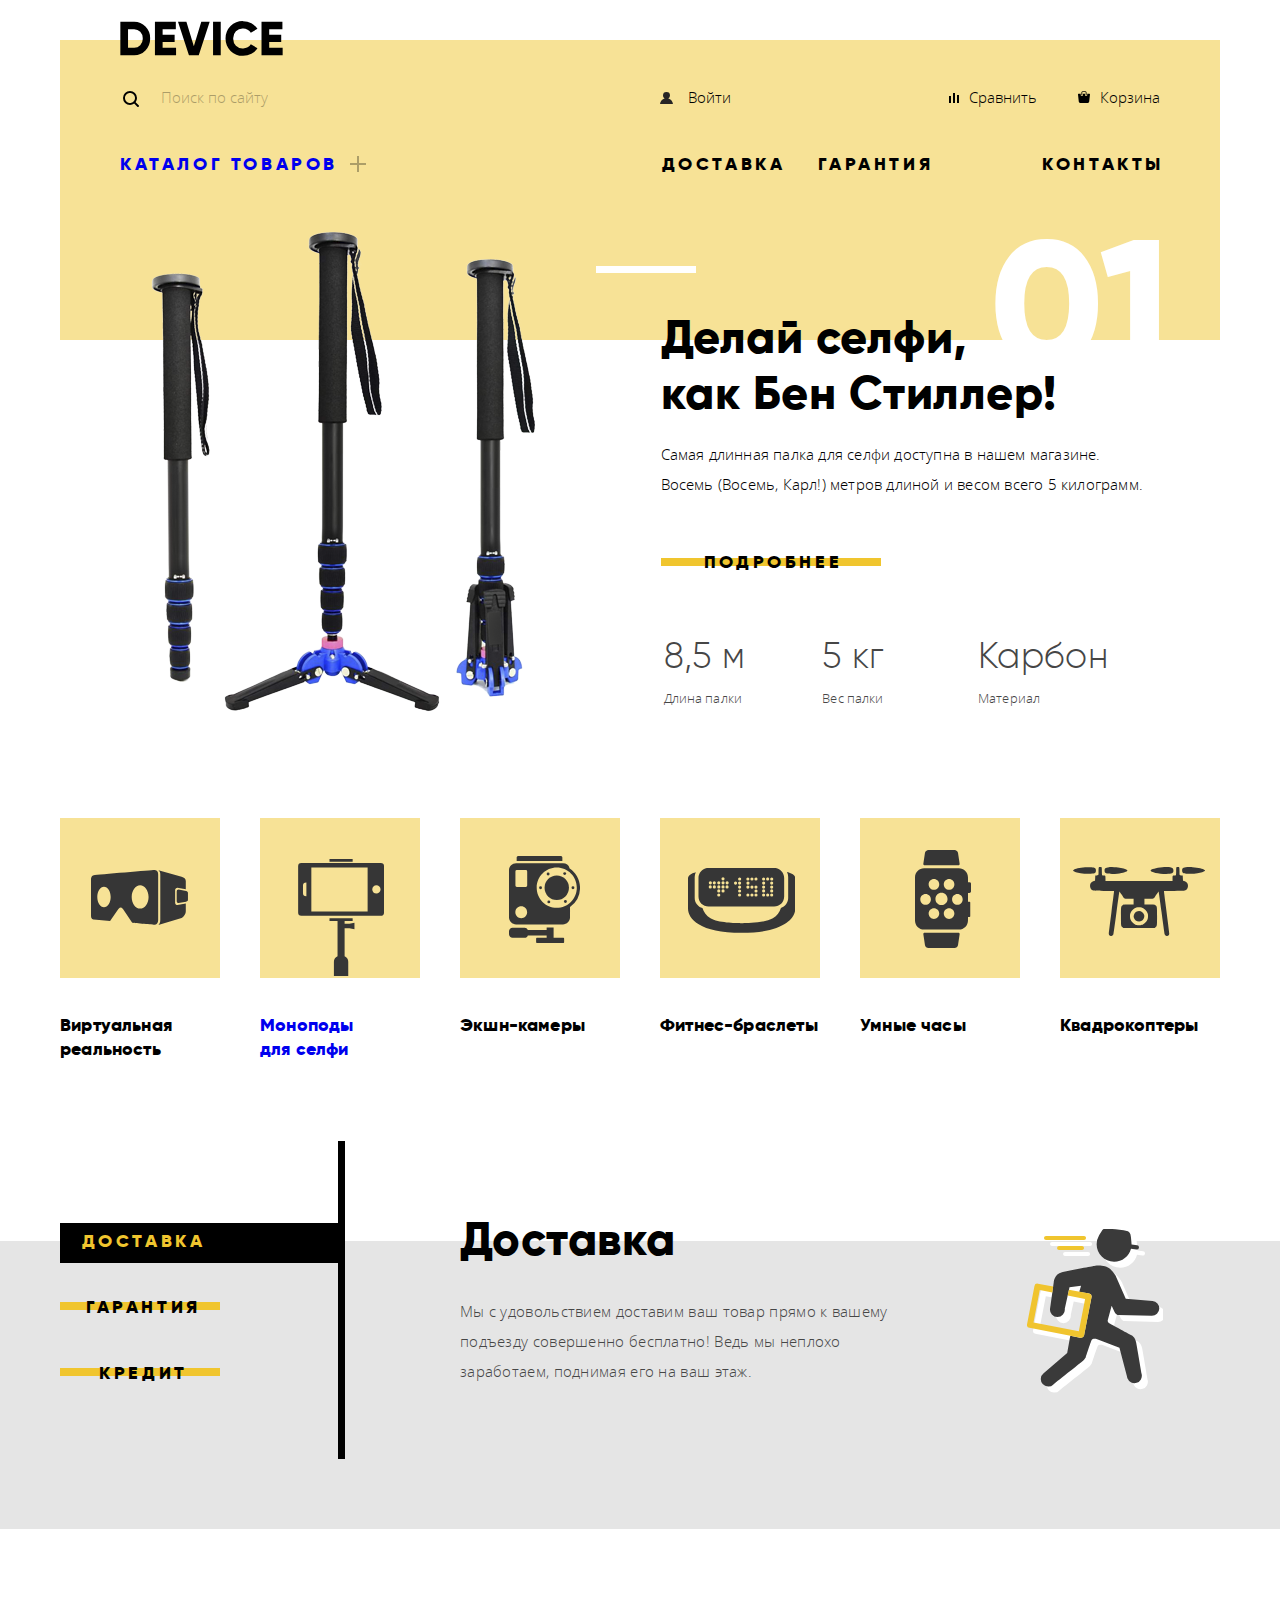
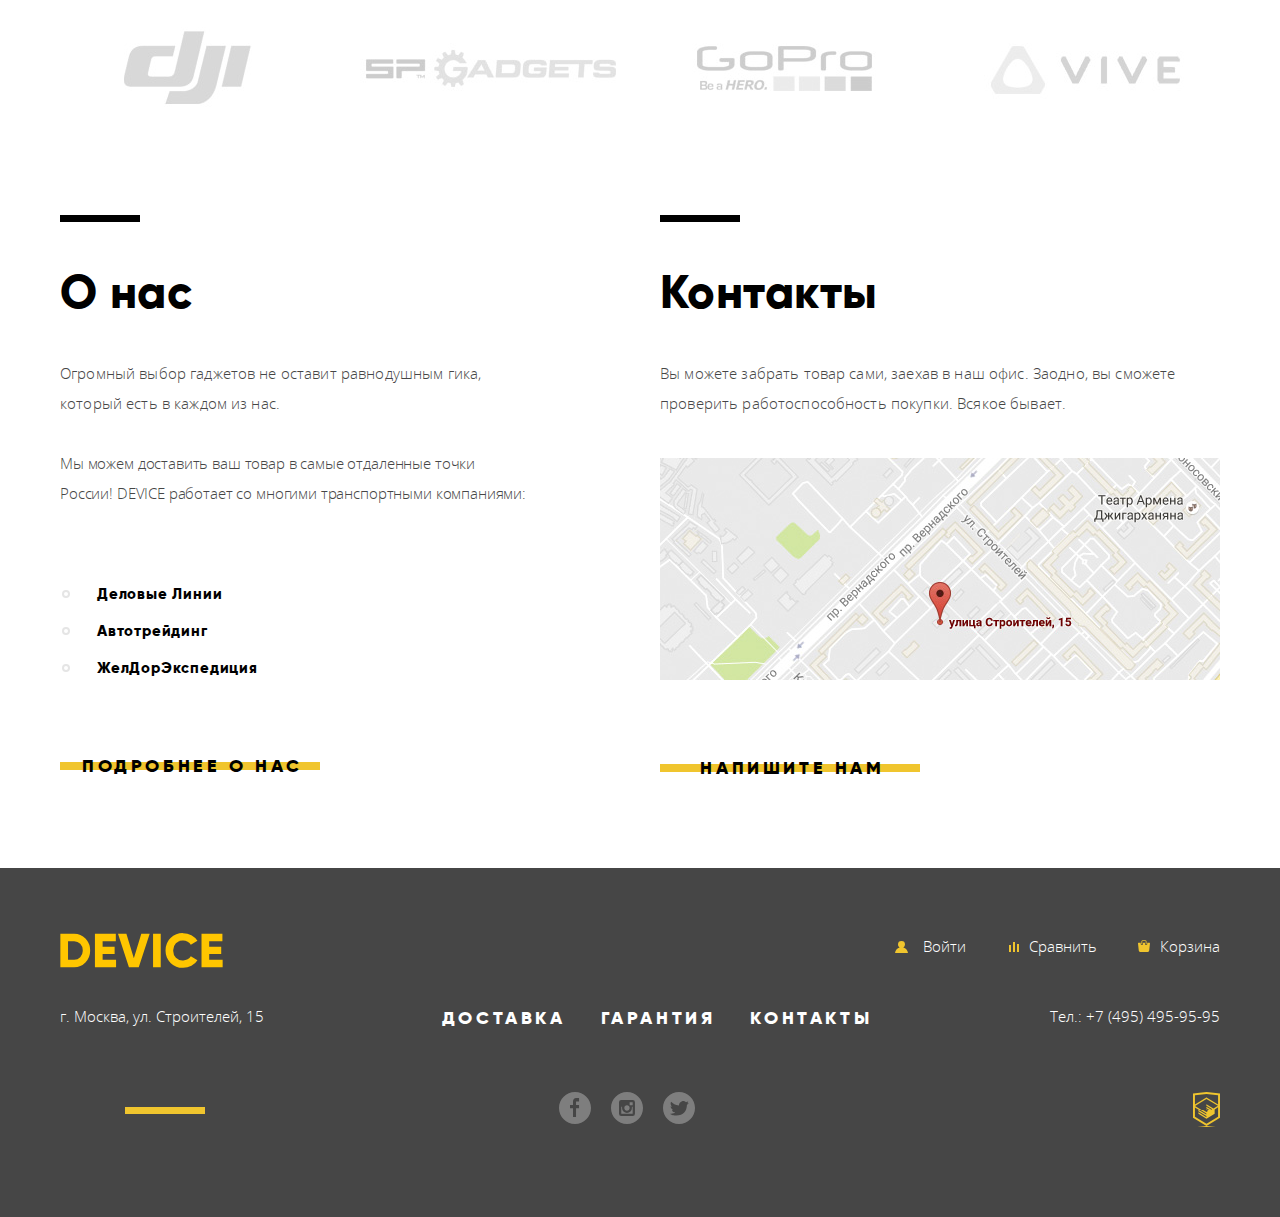
==== index.html @ d6ddab16 "7урок - Декоративные элементы" ====
<!DOCTYPE html>
<html lang="ru">

<head>
  <meta charset="utf-8">
  <title>HTML Academy: Девайс</title>
  <link rel="stylesheet" href="css/normalize.css">
  <link rel="stylesheet" href="css/styles.css">
</head>

<body>
  <header class="container header">
    <a>
      <img src="img/logo-device.svg" alt="DEVICE" width="163" height="35">
    </a>
    <div class="user-menu">
      <form class="search-form" action="https://echo.htmlacademy.ru" method="get">
        <label class="search-label" for="input-search">Поиск по сайту</label>
        <input type="search" class="search" name="search-param" id="input-search" autocomplete="off">
        <button class="search-button" type="submit">Найти</button>
      </form>
      <ul class="reset-list header-login-panel">
        <li>
          <a href="" class="link-header enter">Войти</a>
        </li>
      </ul>
      <div class="user-menu-items">
        <p>
          <a href="" class="link-header compare">Сравнить</a>
        </p>
        <p>
          <a href="" class="link-header cart">Корзина</a>
        </p>
      </div>
    </div>

    <nav>
      <ul class="reset-list navigation">
        <li class="nav-item-catalog ">
          <a href="catalog.html" class="link-header nav-item nav-catalog-link">Каталог товаров</a>
          <ul class="reset-list nav-sub-menu">
            <li>
              <a href="" class="link-header">Виртуальная реальность</a>
            </li>
            <li>
              <a href="catalog.html" class="link-header">Моноподы для селфи</a>
            </li>
            <li>
              <a href="" class="link-header">Экшн-камеры</a>
            </li>
            <li>
              <a href="" class="link-header">Фитнес-браслеты</a>
            </li>
            <li>
              <a href="" class="link-header">Умные часы</a>
            </li>
            <li>
              <a href="" class="link-header">Квадрокоптеры</a>
            </li>
          </ul>
        </li>
        </li>
        <li class="nav-item">
          <a href="" class="link-header">Доставка</a>
        </li>
        <li class="nav-item">
          <a href="" class="link-header">Гарантия</a>
        </li>
        <li class="nav-item">
          <a href="" class="link-header">Контакты</a>
        </li>
      </ul>
    </nav>
  </header>

  <main class="main">
    <h1 class="visually-hidden">
      магазин гаджетов "Девайс"
    </h1>

    <section class="container promo-slider">
      <h2 class="visually-hidden">Промо слайдеры</h2>

      <ul class="reset-list promo-slider-list">
        <li class="promo-slider-item">
          <div class="promo-slider-content">
            <p class="promo-slider-title">Делай селфи, <br> как Бен Стиллер!</p>
            <p class="promo-slider-description">Самая длинная палка для селфи доступна в нашем магазине.<br>
              Восемь (Восемь, Карл!) метров длиной и весом всего 5 килограмм.</p>
            <a href="" class="link-main">Подробнее</a>
            <table class='promo-table'>
              <tr class="promo-top-row">
                <td class="promo-cell">8,5 м</td>
                <td class="promo-cell">5 кг</td>
                <td class="promo-cell">Карбон</td>
              </tr>
              <tr class="promo-bottom-row">
                <td class="promo-cell">Длина палки</td>
                <td class="promo-cell">Вес палки</td>
                <td class="promo-cell">Материал</td>
              </tr>
            </table>
          </div>
          <img class="promo-slider-img" src="img/slider/slider-1-png.png" alt="фото селфи-палки" width="384"
            height="486">
        </li>

        <li class="hidden-while-no-styles">
          <p>Худеем правильно!</p>
          <p>Мотивирующие фитнес-браслеты помогут найти в себе силы не пропускать занятия и соблюдать диету.</p>
          <a href="" class="link-main">Подробнее</a>
          <table>
            <tr>
              <td>48 часов</td>
            </tr>
            <tr>
              <td>Без подзарядки</td>
            </tr>
          </table>
          <img src="img/slider/slider-2-png.png" alt="фото фитнес-браслета" width="345" height="485">
        </li>

        <li class="hidden-while-no-styles">
          <p>Порхает как бабочка, жалит как пчела!</p>
          <p>Этот обычный, на первый взгляд, квадрокоптер оснащен мощным лазером, замаскированным под стандартную
            камеру.
          </p>
          <a href="" class="link-main">Подробнее</a>
          <table>
            <tr>
              <td>800м</td>
              <td>50 м</td>
            </tr>
            <tr>
              <td>Дальность полета</td>
              <td>Радиус поражения</td>
            </tr>
          </table>
          <img src="img/slider/slider-3-png.png" alt="фото квадрокоптера" width="526" height="334">
        </li>
      </ul>
    </section>

    <section class="container groups">
      <h2 class="visually-hidden">Товары по группам</h2>
      <ul class="reset-list group-list">
        <li class="group-item">
          <a class="group-link virtual" href="">Виртуальная реальность</a>
        </li>
        <li class="group-item">
          <a class="group-link monopod" href="catalog.html">Моноподы для&nbsp;селфи</a>
        </li>
        <li class="group-item">
          <a class="group-link action" href="">Экшн-камеры</a>
        </li>
        <li class="group-item">
          <a class="group-link finess" href="">Фитнес-браслеты</a>
        </li>
        <li class="group-item">
          <a class="group-link watch" href="">Умные часы</a>
        </li>
        <li class="group-item">
          <a class="group-link kvadrokopter" href="">Квадрокоптеры</a>
        </li>
      </ul>
    </section>

    <section class="benefits-wrapper">
      <div class="container benefits">
        <div class="benefit-names">
          <button class="benefit-name checked">Доставка</button>
          <button class="benefit-name">Гарантия</button>
          <button class="benefit-name">Кредит</button>
        </div>
        <div class="benefit-items">
          <div class="benefit-item">
            <h2 class="section-title">Доставка</h2>
            <p class="benefit-description">Мы с удовольствием доставим ваш товар прямо к вашему <br> подъезду совершенно
              бесплатно! Ведь мы неплохо <br>
              заработаем, поднимая его на ваш этаж.</p>
          </div>
          <div class="hidden-while-no-styles">
            <h2 class="section-title">Гарантия</h2>
            <p>Если из-за возгорания купленного у нас товара у вас сгорит дом — не переживайте, мы выдадим вам новый.
              Товар, не дом, конечно же.</p>
          </div>
          <div class="hidden-while-no-styles">
            <h2 class="section-title">Кредит</h2>
            <p>Залезть в долговую яму стало проще! Кредитные консультанты подберут для вас наиболее выгодные
              условия кредита. Выгодные для нашего банка, разумеется.</p>
          </div>
        </div>
      </div>
    </section>

    <section class="container partners">
      <h2 class="visually-hidden">Партнеры</h2>
      <ul class="reset-list partners-list">
        <li class="partners-item">
          <a href="">
            <img class="partner-logo" src="img/partners/logo-1-jpg.jpg" alt="dji" width="260" height="100">
          </a>
        </li>
        <li class="partners-item">
          <a href="">
            <img class="partner-logo" src="img/partners/logo-2-jpg.jpg" alt="sp adgets" width="260" height="100">
          </a>
        </li>
        <li class="partners-item">
          <a href="">
            <img class="partner-logo" src="img/partners/logo-3-jpg.jpg" alt="go pro" width="260" height="100">
          </a>
        </li>
        <li class="partners-item">
          <a href="">
            <img class="partner-logo" src="img/partners/logo-4-jpg.jpg" alt="vive" width="260" height="100">
          </a>
        </li>
      </ul>
    </section>

    <div class="container index-columns">
      <section class="about">
        <h2 class="section-title">О нас</h2>
        <p class="paragraph-text">Огромный выбор гаджетов не оставит равнодушным гика, <br> который есть в каждом из
          нас.</p>
        <p class="paragraph-text descr-list-text-before">Мы можем доставить ваш товар в самые отдаленные точки <br>
          России! DEVICE работает со
          многими транспортными
          компаниями:</p>
        <ul class="reset-list descr-list">
          <li>Деловые Линии</li>
          <li>Автотрейдинг</li>
          <li>ЖелДорЭкспедиция</li>
        </ul>
        <a href="" class="link-main">Подробнее о нас</a>
      </section>

      <section class="contacts">
        <h2 class="section-title">Контакты</h2>
        <p class="paragraph-text">Вы можете забрать товар сами, заехав в наш офис. Заодно, вы сможете проверить
          работоспособность покупки.
          Всякое бывает.</p>
        <img class="contacts-map" src="img/map.jpg" alt="ул. Строителей, 15" width="560" height="222">
        <a href="" class="link-main">Напишите нам</a>
      </section>
    </div>
  </main>

  <footer class="footer">
    <div class="container">
      <div class="footer-row">
        <a class="logo" href="index.html" aria-label="Ссылка на главную страницу магазина">
          <svg xmlns="http://www.w3.org/2000/svg" width="163" height="35" viewBox="0 0 164 35">
            <path fill="rgb(255, 198, 0)"
              d="m0.35 0.7v33.6h13.532a15.723 15.723 0 0 0 11.72-4.824 16.464 16.464 0 0 0 4.712-11.976 16.465 16.465 0 0 0-4.712-11.976 15.723 15.723 0 0 0-11.72-4.824zm7.733 26.208v-18.819h5.8a8.648 8.648 0 0 1 6.5 2.568 9.412 9.412 0 0 1 2.489 6.84 9.41 9.41 0 0 1-2.489 6.84 8.646 8.646 0 0 1-6.5 2.568h-5.8zm34.8-5.952h12.082v-7.3h-12.086v-5.567h13.291v-7.389h-21.024v33.6h21.265v-7.392h-13.532v-5.952zm36.343 13.344 11.019-33.6h-8.458l-7.491 24.72-7.491-24.72h-8.457l11.019 33.6zm14.4 0h7.733v-33.6h-7.733zm38.615-1.416a15.514 15.514 0 0 0 6.041-5.688l-6.67-3.84a7.488 7.488 0 0 1-3.165 3.024 9.874 9.874 0 0 1-4.664 1.1 9.594 9.594 0 0 1-7.177-2.736 9.907 9.907 0 0 1-2.682-7.248 9.908 9.908 0 0 1 2.682-7.248 9.594 9.594 0 0 1 7.177-2.736 9.914 9.914 0 0 1 4.64 1.08 7.6 7.6 0 0 1 3.189 3.048l6.67-3.84a15.881 15.881 0 0 0-6.09-5.688 17.419 17.419 0 0 0-8.409-2.088 17.12 17.12 0 0 0-17.592 17.472 17.12 17.12 0 0 0 17.589 17.476 17.519 17.519 0 0 0 8.458-2.088zm17.881-11.928h12.082v-7.3h-12.085v-5.567h13.29v-7.389h-21.022v33.6h21.264v-7.392h-13.532v-5.952z" />
          </svg>
        </a>
        <ul class="reset-list footer-links">
          <li>
            <a href="" class="link-footer enter">Войти</a>
          </li>
          <li>
            <a href="" class="link-footer compare">Сравнить</a>
          </li>
          <li>
            <a href="" class="link-footer cart">Корзина</a>
          </li>
        </ul>
      </div>

      <div class="footer-row">
        <p>г. Москва, ул. Строителей, 15 </p>
        <ul class="reset-list nav-footer">
          <li>
            <a href="" class="link-footer">Доставка</a>
          </li>
          <li>
            <a href="" class="link-footer">Гарантия</a>
          </li>
          <li>
            <a href="" class="link-footer">Контакты</a>
          </li>
        </ul>
        <a href="tel:+74954959595" class="link-footer">Тел.: +7 (495) 495-95-95</a>
      </div>

      <div class="footer-bottom-row">
        <ul class="reset-list social-footer">
          <li class="social-item">
            <a class="social-link facebook" href="#" aria-label="Фейсбук"></a>
          </li>
          <li class="social-item">
            <a class="social-link instagramm" href="#" aria-label="Инстаграм"></a>
          </li>
          <li class="social-item">
            <a class="social-link twitter" href="#" aria-label="Твиттер"></a>
          </li>
        </ul>
        <a class="htmlacademy" href="https://htmlacademy.ru/intensive/htmlcss" aria-label="лого HTML Academy"
          class="link-footer"></a>
      </div>
    </div>
  </footer>


  <section class="communication-form">
    <h2 class="visually-hidden">Форма связи с магазином "Девайс"</h2>
    <form action="https://echo.htmlacademy.ru" method="post">
      <p>
        <label for="name">Ваше имя:</label>
        <input type="text" name="name" id="name" placeholder="Имя Фамилия">
      </p>
      <p>
        <label for="email">Ваш e-mail:</label>
        <input type="email" name="email" id="email" placeholder="email@example.com" required>
      </p>
      <p>
        <label for="content">Текст письма:</label>
        <textarea name="content" id="content" placeholder="В свободной форме" cols="124" rows="12"></textarea>
      </p>
      <button type="submit" class="link-main">Отправить</button>
      <button type="button">Закрыть</button>
    </form>
  </section>

  <section class="address-popup">
    <h2 class="visually-hidden">Адрес магазина "Девайс"</h2>
    <img src="img/map-big.jpg" alt="ул. Строителей, 15" width="960" height="559">
    <button type="button">Закрыть</button>
  </section>
</body>

</html>
---- css/styles.css ----
/* REMOVE following class when sliders will be implemented. It is temporary to hide*/
.hidden-while-no-styles {
  display: none;
}

.visually-hidden {
  position: absolute;
  width: 1px;
  height: 1px;
  margin: -1px;
  border: 0;
  padding: 0;
  clip: rect(0 0 0 0);
  overflow: hidden;
}

@font-face {
  font-family: "Gilroy";
  font-style: normal;
  font-weight: 800;
  src: local("Gilroy-ExtraBold"),
    url("../fonts/gilroyextrabold.woff2") format("woff2"),
    url("../typography/Gilroy-ExtraBold.woff") format("woff");
}

@font-face {
  font-family: "Gilroy";
  font-style: normal;
  font-weight: 300;
  src: local("Gilroy-Light"),
    url("../fonts/gilroylight.woff2") format("woff2"),
    url("../fonts/gilroylight.woff") format("woff");
}

@font-face {
  font-family: "Open Sans";
  font-style: normal;
  font-weight: 300;
  src: local("OpenSans-Light"),
    url("../fonts/opensanslight.woff2") format("woff2"),
    url("../fonts/opensanslight.woff") format("woff");
}

html {
  box-sizing: border-box;
}

*,
*::before,
*::after {
  box-sizing: inherit;
}

body {
  margin: 0;
  padding: 0;
  font-family: "Open Sans", Arial, sans-serif;
  font-size: 15px;
  color: #000000;
}

a {
  text-decoration: none;
}

img {
  max-width: 100%;
}

.container {
  width: 1160px;
  margin: 0 auto;
}

.reset-list {
  padding: 0;
  margin: 0;
  list-style: none;
}

/*** HEADER ***/
.header {
  padding: 0;
  padding-top: 21px;
  padding-right: 60px;
  padding-left: 60px;
  background-image: linear-gradient(
    to bottom,
    #ffffff 40px,
    #f7e296 40px
  );
}

.user-menu {
  display: flex;
  flex-direction: row;
  flex-wrap: wrap;
  justify-content: space-between;

  padding-top: 30px;
  padding-bottom: 27px;
}

.navigation {
  display: flex;
  flex-direction: row;
  flex-wrap: wrap;
  justify-content: space-between;
  padding-top: 20px;
  padding-bottom: 49px;
}

.navigation .nav-item:nth-child(1) {
  margin-right: auto;
}

.navigation .nav-item:nth-child(2) {
  margin-right: 33px;
}

.navigation .nav-item:nth-child(3) {
  margin-right: 68px;
}

.navigation .nav-item:last-child {
  margin-left: 40px;
  margin-right: -4px;
}

.user-menu-items {
  display: flex;
  flex-direction: row;
  justify-content: space-between;
  flex-grow: 1;
}

.user-menu-items p {
  margin: 0;
}

.user-menu-items .link-header:not(:last-child) {
  margin-right: 30px;
}

.header-login-panel {
  display: flex;
  padding-left: 28px;
  width: 309px;
}

.header-login-panel li:not(:last-child) {
  margin-right: 12px;
}

.nav-item {
  text-transform: uppercase;
  font-family: "Gilroy", Arial, sans-serif;
  font-size: 18px;
  font-weight: 800;
  letter-spacing: 3.6px;
}

.logo:hover {
  opacity: 0.6;
}

.logo:active {
  opacity: 0.3;
}

.nav-catalog-link {
  padding-right: 28px;
  background-image: url("../img/icons/plus.svg");
  background-repeat: no-repeat;
  background-position: right;
  background-size: 16px 16px;
}

.nav-item-catalog {
  position: relative;
  flex-grow: 1;
}

.navigation .nav-item:nth-child(3) {
  margin-right: 69px;
}

.nav-sub-menu {
  display: none;
  position: absolute;

  flex-direction: column;
  flex-wrap: wrap;
  align-content: flex-start;
  padding-top: 20px;
  top: 30px;
  left: 0;
  width: 1100px;
  height: 156px;
  z-index: 1;
  background-color: #f7e296;
}

.nav-sub-menu li {
  width: 181px;
  height: 36px;
  margin-right: 60px;
}

.nav-item-catalog:hover .nav-sub-menu {
  display: flex;
}

/*******************************************/

/*** SEARCH in header ***/
.search-form {
  position: relative;
  width: 540px;
  height: 11px;
}

.search-form::before {
  position: absolute;
  content: "";
  top: 2px;
  left: 3px;
  width: 16px;
  height: 16px;
  background-image: url("../img/icons/search.svg");
  background-repeat: no-repeat;
  background-position: 0 0;
}

.search {
  position: relative;
  bottom: 10px;
  outline: 0;
  border: none;
  padding-left: 38px;
  width: 441px;
  box-shadow: none;
 /* color: rgba(0, 0, 0, 0.3);*/
  background-color: transparent;
  letter-spacing: 0.15px;
}

.search-label {
  padding-left: 41px;
  opacity: 0.3;
}

.search-label:hover {
  opacity: 0.6;
}

.search:focus {
  border-bottom: 2px solid #000000;
  color: #000000;
  padding-bottom: 10px;
}

 .search:focus + .search-label {
  display: none;
}

.search-button {
  visibility: hidden;
}

.search:focus + .search-button,
.search-button:active {
  visibility: visible;
  position: relative;
  bottom: 18px;
  width: 85px;
  height: 49px;
  margin-left: -4px;
  border: 2px solid #000000;
  background-color: transparent;
  padding-bottom: 10px;
}

.search:focus + .search-button:hover {
  background-color: #000000;
  color: #ffffff;

}

.search-button:active {
  visibility: visible;
  background-color: #000000;
  color: rgba(255, 255, 255, 0.3);
}
/*******************************************/

/***************** FOOTER *****************/
.footer {
  position: relative;
  margin-top: 80px;
  padding-top: 65px;
  padding-bottom: 90px;
  width: 100%;
  background-color: #464646;
  color: #ffffff;
}

.footer::before {
  content: "";
  position: absolute;
  left: 125px;
  bottom: 103px;
  width: 80px;
  height: 7px;
  background-color: #f0c52e;
}

.footer-row {
  display: flex;
  justify-content: space-between;
  margin-bottom: 36px;
}

.footer-bottom-row {
  display: flex;
  justify-content: flex-end;
  padding-top: 28px;
}

.social-footer {
  display: flex;
  flex-wrap: wrap;
  justify-content: center;
  flex-grow: 1;
}

.social-item:not(:last-child) {
  margin-right: 20px;
}

.footer-links {
  display: flex;
  justify-content: flex-end;
  width: 300px;
  padding-top: 5px;
}

.footer-links li:not(:last-child) {
  margin-right: 63px;
}

.nav-footer {
  display: flex;
  justify-content: center;
  flex-wrap: wrap;
  flex-grow: 1;
  letter-spacing: 3.6px;
}

.nav-footer li:not(:last-child) {
  margin-right: 35px;
}

.footer p {
  margin: 0;
}
.nav-footer a {
  font-family: "Gilroy", Arial, sans-serif;
  font-size: 18px;
  font-weight: 800;
  text-transform: uppercase;
  letter-spacing: 3.6px;
}

.link-footer,
.link-footer:visited {
  color: #ffffff;
}

.link-footer:hover {
  opacity: 0.6;
}

.link-footer:active {
  opacity: 0.3;
}

/*******************************************/

/****************** MAIN ******************/

.main {
  position: relative;
}

.page-title {
  font-family: "Gilroy", Arial, sans-serif;
  font-weight: 800;
  font-size: 47px;
}

.section-title {
  font-family: "Gilroy", Arial, sans-serif;
  font-weight: 800;
  font-size: 47px;
  line-height: 48px;
  letter-spacing: 0.47px;
}

.index-columns {
  display: flex;
  flex-direction: row;
  justify-content: space-between;
  margin-top: 100px;
}

/*******************************************/

/************* LINKS IN HEADER *************/
.link-header:visited {
  color: #000000;
}

.link-header:hover {
  opacity: 0.6;
}

.link-header:active {
  opacity: 0.3;
}
/*******************************************/

/*** LINKS IN MAIN SECTION crossed style ***/
.link-main {
  position: relative;
  display: flex;
  justify-content: center;
  width: 220px;
  padding: 0 10px 0 15px;

  text-transform: uppercase;
  font-family: "Gilroy", Arial, sans-serif;
  font-size: 18px;
  font-weight: 800;
  line-height: 40px;
  letter-spacing: 3.6px;
  border: none;
}

.link-main::before {
  position: absolute;
  top: 40%;
  right: 0px;
  content: "";
  z-index: -1;
  height: 8px;
  width: 220px;
  background-color: #f0c52e;
}

.link-main:visited {
  color: #000000;
}

.link-main:hover {
  background-color: #f0c52e;
}

.link-main:active {
  background-color: #f0c52e;
  color: rgba(0, 0, 0, 0.3);
}
/*******************************************/

/************* Catalog page ****************/
.filter {
  width: 467px;
}

.sorting {
  display: flex;

  background-color: #ebebeb;
}

.sorting-options-list {
  display: flex;
  justify-content: flex-end;
}

.catalog-columns {
  display: flex;
}

.catalog-main {
  font-size: 14px;
}

.catalog-section-title {
  font-family: "Gilroy", Arial, sans-serif;
  font-size: 16px;
  font-weight: 800;
  text-transform: uppercase;
  letter-spacing: 3.2px;
}

.catalog-card-title {
  font-family: "Gilroy", Arial, sans-serif;
  font-size: 18px;
  font-weight: 800;
}

.catalog-card-list {
  display: flex;
  flex-wrap: wrap;
}

.catalog-item {
  margin-right: 50px;
  margin-bottom: 30px;

  position: relative;
}

.catalog-card-header {
  display: flex;
  justify-content: space-between;
}

.catalog-card-title,
.catalog-item-price {
  margin: 0;
}

.catalog-item a:visited {
  color: #000000;
}

.catalog-item-price {
  font-family: "Gilroy", Arial, sans-serif;
}

.catalog-item .actions {
  display: none;
}

.catalog-item:hover .actions {
  display: block;
}

.catalog-item .actions {
  position: absolute;
  top: 0;
  left: 0;

  width: 360px;
  height: 380px;
  padding: 184px 0;

  background-color: rgba(238, 238, 238, 0.7);
}

.catalog-item .actions .buy,
.catalog-item .actions .bookmark {
  display: block;
  width: 144px;
  margin: 0 auto;
}
/*******************************************/

/******* Catalog page - PAGINATIION ********/
.pagination {
  background: #ebebeb;
}

.pagination a {
  text-transform: uppercase;
  font-family: "Gilroy", Arial, sans-serif;
  font-size: 16px;
  font-weight: 800;
  letter-spacing: 3.2px;
  color: rgba(0, 0, 0, 0.3);
}

.pagination a:visited {
  color: rgba(0, 0, 0, 0.3);
}

.pagination .selected,
.pagination .selected:visited {
  color: #000000;
}

.pagination .end-point,
.pagination .end-point:visited {
  color: #000000;
}

.pagination .end-point:hover {
  background-color: #d9d9d9;
}

.pagination .end-point:active {
  background-color: #d9d9d9;
  color: rgba(0, 0, 0, 0.3);
}
/*******************************************/

/******* Catalog page - BREADCRUMBS ********/
.breadcrumbs {
}

.breadcrumbs a {
  color: rgba(0, 0, 0, 0.3);
}

.breadcrumbs a:not(.disabled):hover {
  color: rgba(0, 0, 0, 0.6);
}

.breadcrumbs a:not(.disabled):active {
  color: rgba(0, 0, 0, 0.1);
}

.breadcrumbs .disabled {
  cursor: default;
}
/*******************************************/

/********** Catalog page - FILTER **********/
.filter fieldset {
  border: none;
}

.filter legend {
  font-family: "Gilroy", Arial, sans-serif;
  font-size: 18px;
  font-weight: 800;
}

.filter ul {
  list-style: none;
}
/*******************************************/

/********** communication form *************/
.communication-form {
  display: none;
  box-shadow: 0px 10px 20px 0 rgba(4, 6, 6, 0.2);
}

.communication-form label {
  font-family: "Gilroy", Arial, sans-serif;
  font-size: 18px;
  font-weight: 800;
}

.communication-form input,
.communication-form textarea {
  background: #f2f2f2;
  border: none;
}

.communication-form input::placeholder,
.communication-form textarea::placeholder {
  color: rgba(70, 70, 70, 0.4);
}
/*******************************************/
.address-popup {
  display: none;
}

/********** communication form *************/
.promo-slider-list {
  position: relative;
  display: flex;
  flex-direction: row;
  justify-content: space-around;

  margin-bottom: 50px;
}

.promo-slider:before {
  content: "";
  position: absolute;
  width: 1160px;
  height: 117px;
  z-index: -1;
  background-color: rgba(240, 197, 46, 0.5);
}

.promo-slider:after {
  content: "";
  position: absolute;
  width: 100px;
  right: 584px;
  top: 43px;
  z-index: -1;
  border-top: 7px solid #ffffff;
}

.promo-slider-item {
  display: flex;
  flex-direction: row;
  width: 100%;
  position: relative;
}

.promo-slider-content {
  display: flex;
  flex-direction: column;
  padding-left: 63px;
  margin: 0 auto;
  width: 560px;
}

.promo-slider-content::after {
  position: absolute;
  right: 48px;
  top: -21px;

  font-family: "Gilroy", Arial, sans-serif;
  font-weight: 800;
  font-size: 180px;
  color: #ffffff;
}

.promo-slider-item:nth-child(1) .promo-slider-content::after {
  content: "01";
}

.promo-slider-title {
  padding-top: 39px;
  margin-bottom: 0;

  font-family: "Gilroy", Arial, sans-serif;
  font-weight: 800;
  font-size: 47px;
  line-height: 56px;
  letter-spacing: 0.5px;
}

.promo-slider-img {
  order: -1;

  margin-left: 91px;
  margin-top: 5px;
}

/* .promo-slider-item:nth-child(1) .promo-slider-description */
.promo-slider-description {
  margin-top: 18px;
  margin-bottom: 43px;

  line-height: 30px;
  letter-spacing: 0.2px;
}

.promo-slider-item .link-main {
  margin-bottom: 47px;
}

.promo-top-row {
  font-family: "Gilroy", Arial, sans-serif;
  font-size: 36px;
  line-height: 48px;
  letter-spacing: 0.36px;
}

.promo-bottom-row {
  height: 30px;
  font-size: 13px;
  line-height: 20px;
  letter-spacing: 0.13px;
}

.promo-cell {
  width: 195px;
  color: #464646;
}
/*******************************************/

/********** GOOD's GROUPS *************/
.groups {
  margin-top: 105px;
}

.group-list {
  display: flex;
  flex-wrap: wrap;
  justify-content: space-between;
}

.group-item {
  position: relative;
  margin-top: 193px;
  width: 160px;

  font-family: "Gilroy", Arial, sans-serif;
  font-weight: 800;
  font-size: 18px;
  line-height: 24px;
  letter-spacing: 0.18px;
}

.group-link::before,
.group-link::after {
  position: absolute;
  content: "";
  top: -195px;
  left: 0;
  width: 160px;
  height: 160px;
  background-repeat: no-repeat;
}

.group-link::before {
  background-color: #f0c52e;
  opacity: 0.5;
  z-index: -1;
}

.group-link:visited,
.group-link:hover {
  color: #000000;
}

.group-link:active {
  color: rgba(0, 0, 0, 0.3);
}

.group-link:hover::before {
  opacity: 1;
}

.group-link:active.group-link::after {
  opacity: 0.3;
}

.group-link.virtual::after {
  background-image: url("../img/groups/popular-1.svg");
  background-position: 31px 52px;
}

.group-link.monopod::after {
  background-image: url("../img/groups/popular-2.svg");
  background-position: 38px 41px;
}

.group-link.action::after {
  background-image: url("../img/groups/popular-3.svg");
  background-position: 49px 38px;
}

.group-link.finess::after {
  background-image: url("../img/groups/popular-4.svg");
  background-position: 28px 50px;
}

.group-link.watch::after {
  background-image: url("../img/groups/popular-5.svg");
  background-position: 55px 32px;
}

.group-link.kvadrokopter::after {
  background-image: url("../img/groups/popular-6.svg");
  background-position: 13px 49px;
}
/*******************************************/

/************ BENEFITS *********************/
.benefits-wrapper {
  position: relative;
  background-color: #e5e5e5;
  margin-top: 80px;
  margin-bottom: 94px;

  background-image: linear-gradient(
    to bottom,
    #ffffff 100px,
    #e5e5e5 40px
  );
}

.benefits-wrapper::after {
  position: absolute;
  content: "";
  height: 70px;
  width: 100%;
  background-color: #e5e5e5;
}

.benefits {
  display: flex;
  min-height: 288px;
}

.benefit-names {
  position: relative;
  display: flex;
  flex-direction: column;
  justify-content: center;
  position: relative;
  width: 285px;
  min-height: 150px;
  padding-top: 87px;
  padding-bottom: 33px;
  border-right: 7px solid #000000;
}

.benefit-name::before {
  position: absolute;
  content: "";
  top: 30%;
  left: 0;
  z-index: -1;
  height: 8px;
  width: 160px;

  background-color: #f0c52e;
}

.benefit-name.checked::before {
  top: -5px;
  width: 278px;
  height: 40px;
  background-color: #000000;
}

.benefit-name.checked {
  color: #f0c52e;
}

.benefit-name {
  position: relative;
  width: 160px;
  margin-bottom: 40px;
  padding-left: 13px;
  z-index: 1;
  border: none;
  background: none;

  font-family: "Gilroy", Arial, sans-serif;
  font-size: 18px;
  font-weight: 800;
  line-height: 24px;
  letter-spacing: 3.6px;
  text-transform: uppercase;
}

.benefit-items {
  margin-left: 115px;
  padding-top: 35px;
}

.benefit-items .section-title {
  margin-bottom: 33px;
}

.benefit-item {
  position: relative;
}

.benefit-item::before {
  position: absolute;
  content: "";
  width: 200px;
  height: 200px;
  background-repeat: no-repeat;
  background-position: center;
}

.benefit-item:nth-child(1)::before {
  top: -4px;
  right: -307px;
  background-image: url("../img/benefits/delivery.svg");
}

.benefit-description {
  line-height: 30px;
  letter-spacing: 0.3px;
  color: #464646;
}

/*******************************************/

/************ PARTNERS *********************/
.partners {
  margin-top: 160px;
  margin-bottom: 50px;
}

.partners-list {
  display: flex;
  justify-content: space-around;
}

.partners-item {
  position: relative;
  margin-right: 40px;
  width: 260px;
  height: 100px;
}

.partners-item:hover::before {
  position: absolute;
  content: "";
  top: 0;
  width: 260px;
  height: 100px;
}

.partners-item:nth-child(1):hover::before {
  background-image: url("../img/partners/logo-1-colored.jpg");
}

.partners-item:nth-child(2):hover::before {
  background-image: url("../img/partners/logo-2-colored.jpg");
}

.partners-item:nth-child(3):hover::before {
  background-image: url("../img/partners/logo-3-colored.jpg");
}

.partners-item:nth-child(4):hover::before {
  background-image: url("../img/partners/logo-4-colored.jpg");
}
.partners-item:last-child {
  margin-right: 0;
}
/*******************************************/

/************ ABOUT/CONTACTS*********************/
.about,
.contacts {
  position: relative;
  padding-top: 10px;
  width: 50%;
}

.about::before,
.contacts:before {
  content: "";
  position: absolute;
  top: -4px;
  left: 0;
  width: 80px;
  height: 7px;
  background-color: #000000;
}

.contacts {
  margin-left: 40px;
}

.contacts-map {
  margin-top: 25px;
  margin-bottom: 65px;
}

.contacts .link-main,
.about .link-main {
  width: 260px;
}
.contacts .link-main::before,
.contacts .link-main:hover::before,
.about .link-main::before,
.about .link-main:hover::before {
  width: 260px;
  left: 0;
}

.paragraph-text {
  padding-top: 3px;
  line-height: 30px;
  color: #464646;
  letter-spacing: 0.14px;
}

.descr-list-text-before {
  padding-top: 15px;
  padding-bottom: 53px;
  letter-spacing: -0.15px;
}

.descr-list li {
  position: relative;
}

.descr-list li::before {
  content: "";
  position: absolute;
  top: 14px;
  left: -35px;
  width: 8px;
  height: 8px;
  border: 2px solid #e5e5e5;
  border-radius: 50%;
}

.descr-list {
  position: relative;
  padding-bottom: 59px;
  font-family: "Gilroy", Arial, sans-serif;
  font-weight: 800;
  line-height: 37px;
  padding-left: 37px;
  letter-spacing: 0.8px;
}
/*******************************************/

/************  ***************/
.compare {
  position: relative;
}

.compare::before {
  position: absolute;
  content: "";
  top: 6px;
  left: -20px;
  width: 13px;
  height: 12px;
  background-repeat: no-repeat;
}

.header .compare::before {
  background-image: url("../img/icons/compare.svg");
}

.footer .compare::before {
  background-image: url("../img/icons/compare-yellow.svg");
}

.enter {
  position: relative;
}

.enter::before {
  content: "";
  position: absolute;
  top: 5px;
  left: -28px;
  width: 13px;
  height: 12px;
}

.header .enter::before {
  background-image: url("../img/icons/user.svg");
}

.footer .enter::before {
  background-image: url("../img/icons/user-yellow.svg");
}

.cart {
  position: relative;
}

.cart::before {
  content: "";
  position: absolute;
  top: 4px;
  left: -22px;
  width: 12px;
  height: 12px;
}

.header .cart::before {
  background-image: url("../img/icons/cart.svg");
}

.footer .cart::before {
  background-image: url("../img/icons/cart-yellow.svg");
}

.social-link {
  display: block;
  width: 32px;
  height: 32px;
  background-repeat: no-repeat;
  background-position: center;
  opacity: 0.3;
}

.social-link:hover {
  opacity: 1;
}

.social-link:active {
  opacity: 0.1;
}

.facebook {
  background-image: url("../img/icons/social/fb.svg");
}

.instagramm {
  background-image: url("../img/icons/social/instagram.svg");
}

.twitter {
  background-image: url("../img/icons/social/twitter.svg");
}

.htmlacademy {
  width: 27px;
  height: 35px;
  background-image: url("../img/icons/logo-htmlacademy-yellow.svg");
}

.htmlacademy:hover {
  opacity: 0.6;
}

.htmlacademy:active {
  opacity: 0.3;
}
/*******************************************/

/******************  ******************/

/*******************************************/
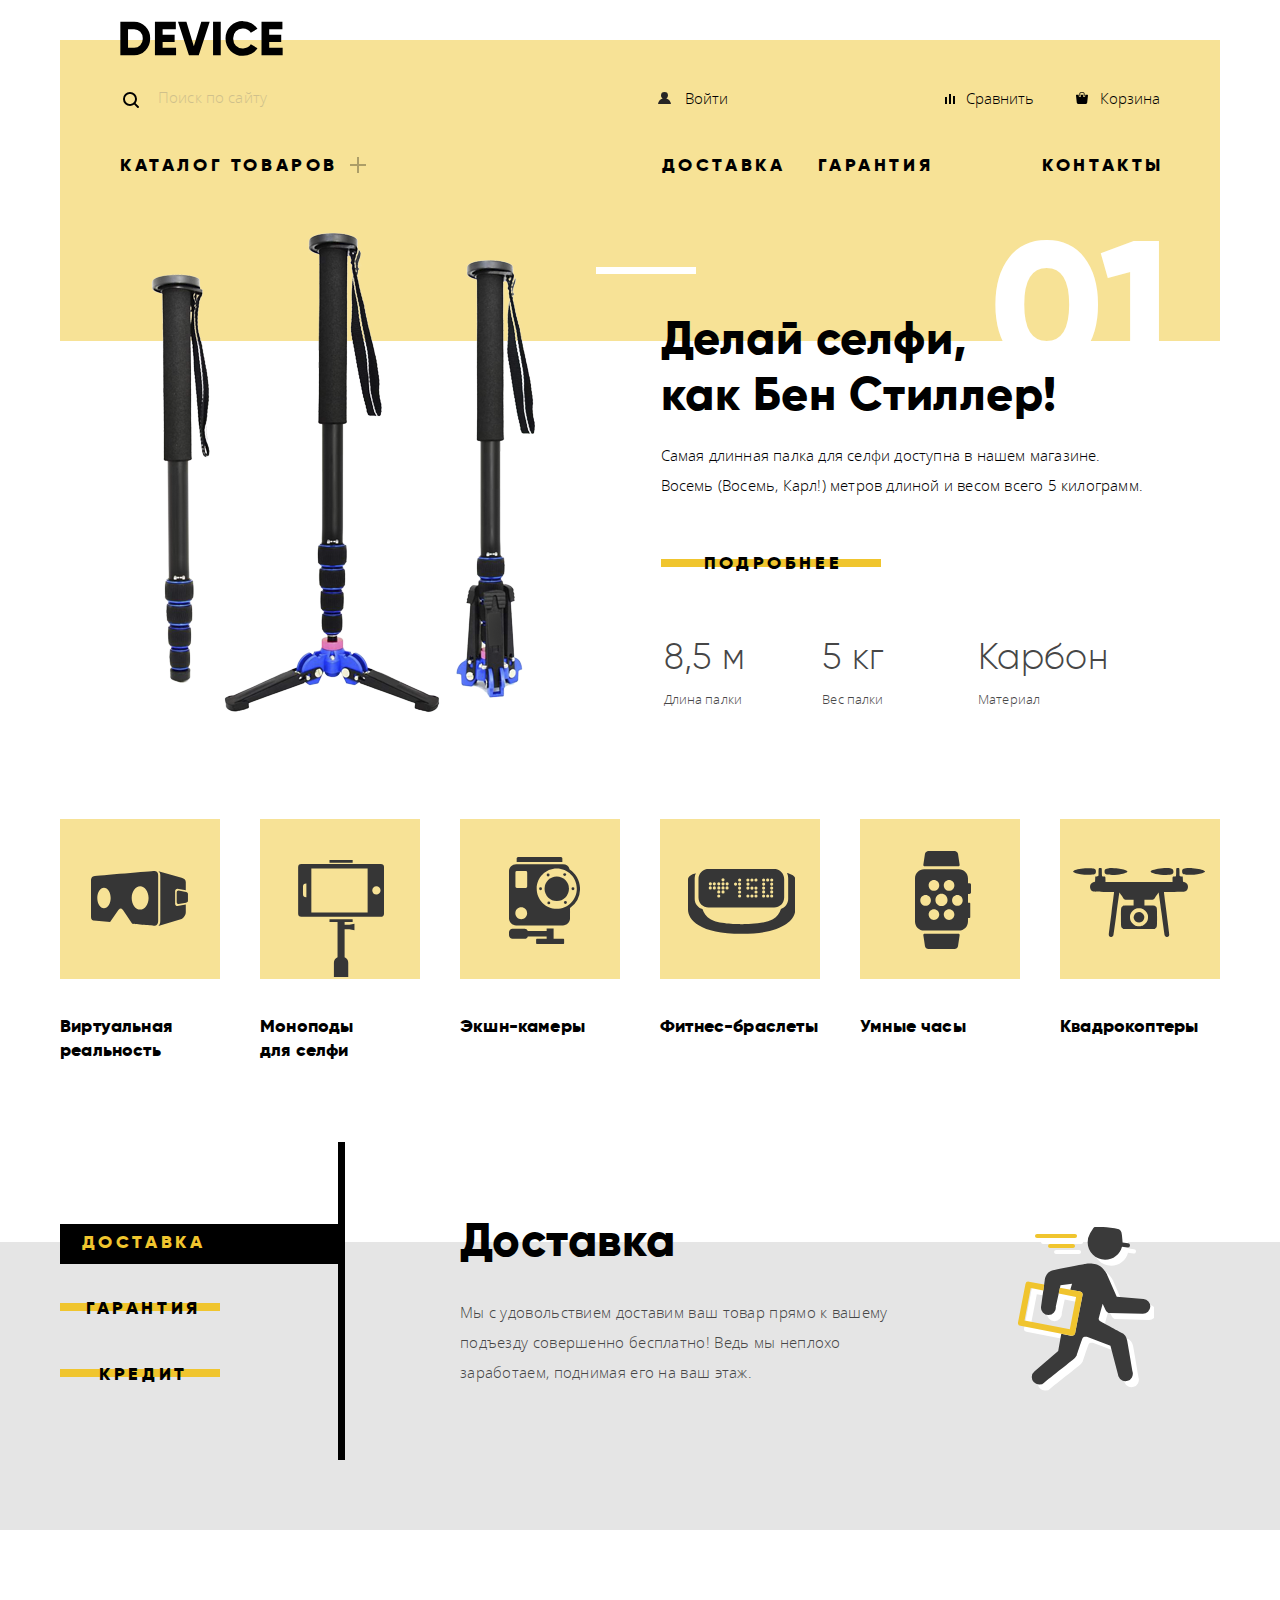
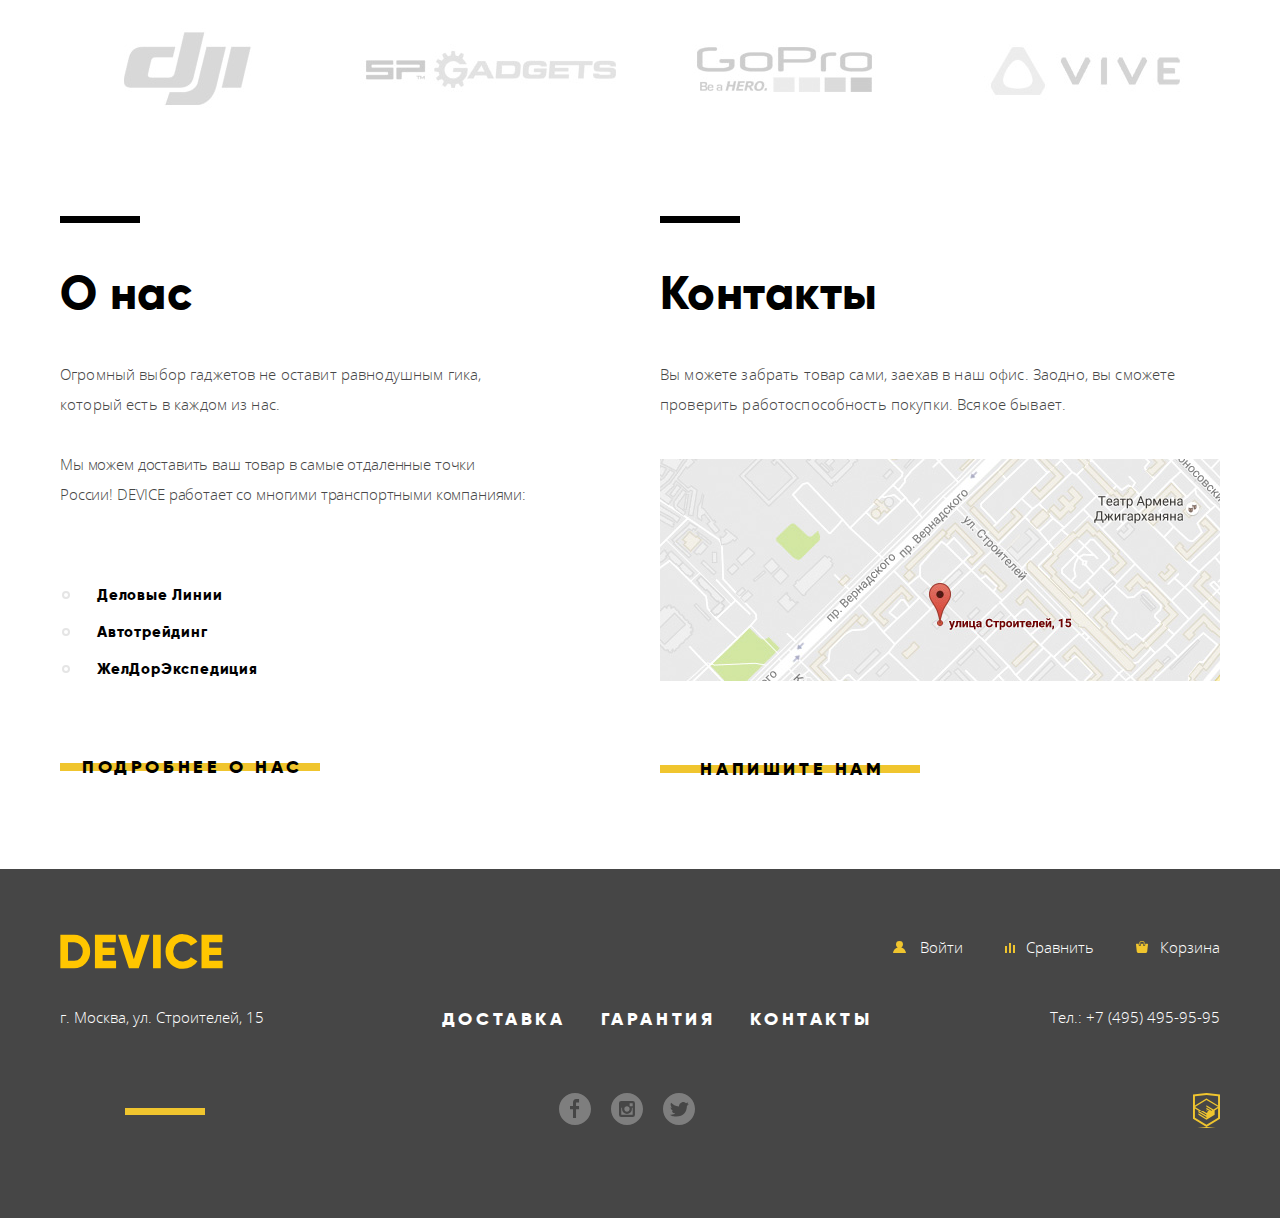
==== commit 5ce79df7: "исправила комментарии 7урок -index page" ====
--- a/index.html
+++ b/index.html
@@ -15,20 +15,33 @@
     </a>
     <div class="user-menu">
       <form class="search-form" action="https://echo.htmlacademy.ru" method="get">
-        <label class="search-label" for="input-search">Поиск по сайту</label>
-        <input type="search" class="search" name="search-param" id="input-search" autocomplete="off">
+        <input type="search" class="search" name="search-param" id="input-search" placeholder="Поиск по сайту"
+          autocomplete="off">
         <button class="search-button" type="submit">Найти</button>
       </form>
       <ul class="reset-list header-login-panel">
         <li>
+          <svg xmlns="http://www.w3.org/2000/svg" width="13" height="12" viewBox="0 0 13 12">
+            <path fill="#272525"
+              d="M.032 12h12.937c-.163-2.643-2.074-4.837-4.671-5.543a3.47 3.47 0 0 0 1.687-2.972 3.485 3.485 0 0 0-6.97 0c0 1.264.68 2.361 1.688 2.972C2.106 7.163.194 9.357.032 12z" />
+          </svg>
           <a href="" class="link-header enter">Войти</a>
         </li>
       </ul>
       <div class="user-menu-items">
         <p>
+          <svg xmlns="http://www.w3.org/2000/svg" width="10" height="10" viewBox="0 0 10 10">
+            <path d="M8 2h1.984v8H8zM0 3h1.984v7H0zM4 0h2v10H4z" />
+          </svg>
           <a href="" class="link-header compare">Сравнить</a>
         </p>
         <p>
+          <svg xmlns="http://www.w3.org/2000/svg" width="12" height="12" viewBox="0 0 12 12">
+            <path
+              d="M11.864 3.017a.429.429 0 0 0-.327-.154H9.225V4.09c0 .563-.484 1.022-1.08 1.022-.594 0-1.078-.458-1.078-1.022V2.863H4.909V4.09c0 .563-.485 1.022-1.08 1.022-.595 0-1.078-.458-1.078-1.022V2.863H.438a.43.43 0 0 0-.327.154.472.472 0 0 0-.108.358l.776 7.134c.015.806.642 1.455 1.411 1.455h7.595c.77 0 1.396-.649 1.411-1.455l.776-7.134a.476.476 0 0 0-.108-.358z" />
+            <path
+              d="M3.829 4.499c.239 0 .433-.184.433-.409V1.84c0-.632.672-1.022 1.295-1.022h1.079c.655 0 1.078.401 1.078 1.022v2.25c0 .225.194.409.431.409.239 0 .433-.184.433-.409V1.84C8.577.773 7.761 0 6.636 0H5.557c-1.19 0-2.159.826-2.159 1.84v2.25c0 .225.194.409.431.409z" />
+          </svg>
           <a href="" class="link-header cart">Корзина</a>
         </p>
       </div>
@@ -38,27 +51,32 @@
       <ul class="reset-list navigation">
         <li class="nav-item-catalog ">
           <a href="catalog.html" class="link-header nav-item nav-catalog-link">Каталог товаров</a>
-          <ul class="reset-list nav-sub-menu">
-            <li>
-              <a href="" class="link-header">Виртуальная реальность</a>
-            </li>
-            <li>
-              <a href="catalog.html" class="link-header">Моноподы для селфи</a>
-            </li>
-            <li>
-              <a href="" class="link-header">Экшн-камеры</a>
-            </li>
-            <li>
-              <a href="" class="link-header">Фитнес-браслеты</a>
-            </li>
-            <li>
-              <a href="" class="link-header">Умные часы</a>
-            </li>
-            <li>
-              <a href="" class="link-header">Квадрокоптеры</a>
-            </li>
-          </ul>
-        </li>
+          <div class="catalog-menu">
+            <ul class="reset-list catalog-menu-column">
+              <li>
+                <a href="" class="link-header">Виртуальная реальность</a>
+              </li>
+              <li>
+                <a href="catalog.html" class="link-header">Моноподы для селфи</a>
+              </li>
+              <li>
+                <a href="" class="link-header">Экшн-камеры</a>
+              </li>
+            </ul>
+            <ul class="reset-list catalog-menu-column">
+              <li>
+                <a href="" class="link-header">Фитнес-браслеты</a>
+              </li>
+              <li>
+                <a href="" class="link-header">Умные часы</a>
+              </li>
+            </ul>
+            <ul class="reset-list catalog-menu-column">
+              <li>
+                <a href="" class="link-header">Квадрокоптеры</a>
+              </li>
+            </ul>
+          </div>
         </li>
         <li class="nav-item">
           <a href="" class="link-header">Доставка</a>
@@ -70,6 +88,7 @@
           <a href="" class="link-header">Контакты</a>
         </li>
       </ul>
+      </div>
     </nav>
   </header>
 
@@ -88,7 +107,7 @@
             <p class="promo-slider-description">Самая длинная палка для селфи доступна в нашем магазине.<br>
               Восемь (Восемь, Карл!) метров длиной и весом всего 5 килограмм.</p>
             <a href="" class="link-main">Подробнее</a>
-            <table class='promo-table'>
+            <table class="promo-table">
               <tr class="promo-top-row">
                 <td class="promo-cell">8,5 м</td>
                 <td class="promo-cell">5 кг</td>
@@ -160,7 +179,7 @@
           <a class="group-link watch" href="">Умные часы</a>
         </li>
         <li class="group-item">
-          <a class="group-link kvadrokopter" href="">Квадрокоптеры</a>
+          <a class="group-link quadrocopter" href="">Квадрокоптеры</a>
         </li>
       </ul>
     </section>
@@ -224,11 +243,12 @@
         <h2 class="section-title">О нас</h2>
         <p class="paragraph-text">Огромный выбор гаджетов не оставит равнодушным гика, <br> который есть в каждом из
           нас.</p>
-        <p class="paragraph-text descr-list-text-before">Мы можем доставить ваш товар в самые отдаленные точки <br>
+        <p class="paragraph-text description-list-text-before">Мы можем доставить ваш товар в самые отдаленные точки
+          <br>
           России! DEVICE работает со
           многими транспортными
           компаниями:</p>
-        <ul class="reset-list descr-list">
+        <ul class="reset-list description-list">
           <li>Деловые Линии</li>
           <li>Автотрейдинг</li>
           <li>ЖелДорЭкспедиция</li>
@@ -258,12 +278,25 @@
         </a>
         <ul class="reset-list footer-links">
           <li>
+            <svg xmlns="http://www.w3.org/2000/svg" fill="#f0c52e" width="13" height="12" viewBox="0 0 13 12">
+              <path
+                d="M.032 12h12.937c-.163-2.643-2.074-4.837-4.671-5.543a3.47 3.47 0 0 0 1.687-2.972 3.485 3.485 0 0 0-6.97 0c0 1.264.68 2.361 1.688 2.972C2.106 7.163.194 9.357.032 12z" />
+            </svg>
             <a href="" class="link-footer enter">Войти</a>
           </li>
           <li>
+            <svg xmlns="http://www.w3.org/2000/svg" fill="#f0c52e" width="10" height="10" viewBox="0 0 10 10">
+              <path d="M8 2h1.984v8H8zM0 3h1.984v7H0zM4 0h2v10H4z" />
+            </svg>
             <a href="" class="link-footer compare">Сравнить</a>
           </li>
           <li>
+            <svg xmlns="http://www.w3.org/2000/svg" fill="#f0c52e" width="12" height="12" viewBox="0 0 12 12">
+              <path
+                d="M11.864 3.017a.429.429 0 0 0-.327-.154H9.225V4.09c0 .563-.484 1.022-1.08 1.022-.594 0-1.078-.458-1.078-1.022V2.863H4.909V4.09c0 .563-.485 1.022-1.08 1.022-.595 0-1.078-.458-1.078-1.022V2.863H.438a.43.43 0 0 0-.327.154.472.472 0 0 0-.108.358l.776 7.134c.015.806.642 1.455 1.411 1.455h7.595c.77 0 1.396-.649 1.411-1.455l.776-7.134a.476.476 0 0 0-.108-.358z" />
+              <path
+                d="M3.829 4.499c.239 0 .433-.184.433-.409V1.84c0-.632.672-1.022 1.295-1.022h1.079c.655 0 1.078.401 1.078 1.022v2.25c0 .225.194.409.431.409.239 0 .433-.184.433-.409V1.84C8.577.773 7.761 0 6.636 0H5.557c-1.19 0-2.159.826-2.159 1.84v2.25c0 .225.194.409.431.409z" />
+            </svg>
             <a href="" class="link-footer cart">Корзина</a>
           </li>
         </ul>
@@ -291,7 +324,7 @@
             <a class="social-link facebook" href="#" aria-label="Фейсбук"></a>
           </li>
           <li class="social-item">
-            <a class="social-link instagramm" href="#" aria-label="Инстаграм"></a>
+            <a class="social-link instagram" href="#" aria-label="Инстаграм"></a>
           </li>
           <li class="social-item">
             <a class="social-link twitter" href="#" aria-label="Твиттер"></a>
--- a/css/styles.css
+++ b/css/styles.css
@@ -78,7 +78,6 @@
   list-style: none;
 }
 
-/*** HEADER ***/
 .header {
   padding: 0;
   padding-top: 21px;
@@ -97,7 +96,7 @@
   flex-wrap: wrap;
   justify-content: space-between;
 
-  padding-top: 30px;
+  padding-top: 31px;
   padding-bottom: 27px;
 }
 
@@ -144,8 +143,7 @@
 
 .header-login-panel {
   display: flex;
-  padding-left: 28px;
-  width: 309px;
+  min-width: 287px;
 }
 
 .header-login-panel li:not(:last-child) {
@@ -185,38 +183,44 @@
   margin-right: 69px;
 }
 
-.nav-sub-menu {
+.catalog-menu {
   display: none;
   position: absolute;
 
-  flex-direction: column;
   flex-wrap: wrap;
-  align-content: flex-start;
-  padding-top: 20px;
-  top: 30px;
-  left: 0;
-  width: 1100px;
-  height: 156px;
+  justify-content: flex-start;
+  left: -60px;
   z-index: 1;
+  padding-top: 36px;
+  padding-left: 60px;
+  padding-bottom: 25px;
+  width: 1160px;
   background-color: #f7e296;
 }
 
-.nav-sub-menu li {
-  width: 181px;
-  height: 36px;
-  margin-right: 60px;
-}
-
-.nav-item-catalog:hover .nav-sub-menu {
-  display: flex;
-}
-
-/*******************************************/
-
-/*** SEARCH in header ***/
+.catalog-menu-column:not(:last-child) {
+  margin-right: 58px;
+}
+
+.catalog-menu-column li {
+  margin-bottom: 18px;
+}
+.nav-item-catalog:hover .catalog-menu,
+.nav-item-catalog:hover .catalog-menu {
+  display: flex;
+}
+
+input[type="search"] {
+  -webkit-appearance: none;
+}
+
 .search-form {
   position: relative;
-  width: 540px;
+  display: flex;
+  align-items: flex-start;
+  margin-right: 98px;
+  padding-top: 12px;
+  width: 440px;
   height: 11px;
 }
 
@@ -234,57 +238,45 @@
 
 .search {
   position: relative;
-  bottom: 10px;
+  bottom: 30px;
   outline: 0;
   border: none;
   padding-left: 38px;
   width: 441px;
+  height: 50px;
   box-shadow: none;
- /* color: rgba(0, 0, 0, 0.3);*/
   background-color: transparent;
   letter-spacing: 0.15px;
-}
-
-.search-label {
-  padding-left: 41px;
-  opacity: 0.3;
-}
-
-.search-label:hover {
-  opacity: 0.6;
 }
 
 .search:focus {
   border-bottom: 2px solid #000000;
   color: #000000;
-  padding-bottom: 10px;
-}
-
- .search:focus + .search-label {
-  display: none;
+}
+
+.search::placeholder {
+  opacity: 0.3;
+}
+
+.search:hover::placeholder {
+  opacity: 0.6;
 }
 
 .search-button {
   visibility: hidden;
-}
-
-.search:focus + .search-button,
-.search-button:active {
-  visibility: visible;
-  position: relative;
-  bottom: 18px;
-  width: 85px;
-  height: 49px;
-  margin-left: -4px;
+  align-self: center;
+  padding: 9px 19px;
   border: 2px solid #000000;
   background-color: transparent;
-  padding-bottom: 10px;
+}
+
+.search:focus + .search-button {
+  visibility: visible;
 }
 
 .search:focus + .search-button:hover {
   background-color: #000000;
   color: #ffffff;
-
 }
 
 .search-button:active {
@@ -292,9 +284,7 @@
   background-color: #000000;
   color: rgba(255, 255, 255, 0.3);
 }
-/*******************************************/
-
-/***************** FOOTER *****************/
+
 .footer {
   position: relative;
   margin-top: 80px;
@@ -341,12 +331,12 @@
 .footer-links {
   display: flex;
   justify-content: flex-end;
-  width: 300px;
+  flex-wrap: wrap;
   padding-top: 5px;
 }
 
 .footer-links li:not(:last-child) {
-  margin-right: 63px;
+  margin-right: 42px;
 }
 
 .nav-footer {
@@ -385,10 +375,6 @@
   opacity: 0.3;
 }
 
-/*******************************************/
-
-/****************** MAIN ******************/
-
 .main {
   position: relative;
 }
@@ -414,9 +400,10 @@
   margin-top: 100px;
 }
 
-/*******************************************/
-
-/************* LINKS IN HEADER *************/
+.link-header {
+  color: #000000;
+}
+
 .link-header:visited {
   color: #000000;
 }
@@ -428,9 +415,7 @@
 .link-header:active {
   opacity: 0.3;
 }
-/*******************************************/
-
-/*** LINKS IN MAIN SECTION crossed style ***/
+
 .link-main {
   position: relative;
   display: flex;
@@ -470,9 +455,7 @@
   background-color: #f0c52e;
   color: rgba(0, 0, 0, 0.3);
 }
-/*******************************************/
-
-/************* Catalog page ****************/
+
 .filter {
   width: 467px;
 }
@@ -566,9 +549,7 @@
   width: 144px;
   margin: 0 auto;
 }
-/*******************************************/
-
-/******* Catalog page - PAGINATIION ********/
+
 .pagination {
   background: #ebebeb;
 }
@@ -604,9 +585,7 @@
   background-color: #d9d9d9;
   color: rgba(0, 0, 0, 0.3);
 }
-/*******************************************/
-
-/******* Catalog page - BREADCRUMBS ********/
+
 .breadcrumbs {
 }
 
@@ -625,9 +604,7 @@
 .breadcrumbs .disabled {
   cursor: default;
 }
-/*******************************************/
-
-/********** Catalog page - FILTER **********/
+
 .filter fieldset {
   border: none;
 }
@@ -641,9 +618,7 @@
 .filter ul {
   list-style: none;
 }
-/*******************************************/
-
-/********** communication form *************/
+
 .communication-form {
   display: none;
   box-shadow: 0px 10px 20px 0 rgba(4, 6, 6, 0.2);
@@ -665,12 +640,11 @@
 .communication-form textarea::placeholder {
   color: rgba(70, 70, 70, 0.4);
 }
-/*******************************************/
+
 .address-popup {
   display: none;
 }
 
-/********** communication form *************/
 .promo-slider-list {
   position: relative;
   display: flex;
@@ -686,7 +660,7 @@
   width: 1160px;
   height: 117px;
   z-index: -1;
-  background-color: rgba(240, 197, 46, 0.5);
+  background-color: #f7e296;
 }
 
 .promo-slider:after {
@@ -778,9 +752,7 @@
   width: 195px;
   color: #464646;
 }
-/*******************************************/
-
-/********** GOOD's GROUPS *************/
+
 .groups {
   margin-top: 105px;
 }
@@ -820,6 +792,7 @@
   z-index: -1;
 }
 
+.group-link,
 .group-link:visited,
 .group-link:hover {
   color: #000000;
@@ -862,13 +835,11 @@
   background-position: 55px 32px;
 }
 
-.group-link.kvadrokopter::after {
+.group-link.quadrocopter::after {
   background-image: url("../img/groups/popular-6.svg");
   background-position: 13px 49px;
 }
-/*******************************************/
-
-/************ BENEFITS *********************/
+
 .benefits-wrapper {
   position: relative;
   background-color: #e5e5e5;
@@ -959,6 +930,7 @@
 
 .benefit-item {
   position: relative;
+  padding-right: 298px;
 }
 
 .benefit-item::before {
@@ -971,8 +943,8 @@
 }
 
 .benefit-item:nth-child(1)::before {
-  top: -4px;
-  right: -307px;
+  top: -7px;
+  right: -0px;
   background-image: url("../img/benefits/delivery.svg");
 }
 
@@ -982,9 +954,6 @@
   color: #464646;
 }
 
-/*******************************************/
-
-/************ PARTNERS *********************/
 .partners {
   margin-top: 160px;
   margin-bottom: 50px;
@@ -1028,9 +997,7 @@
 .partners-item:last-child {
   margin-right: 0;
 }
-/*******************************************/
-
-/************ ABOUT/CONTACTS*********************/
+
 .about,
 .contacts {
   position: relative;
@@ -1077,17 +1044,17 @@
   letter-spacing: 0.14px;
 }
 
-.descr-list-text-before {
+.description-list-text-before {
   padding-top: 15px;
   padding-bottom: 53px;
   letter-spacing: -0.15px;
 }
 
-.descr-list li {
-  position: relative;
-}
-
-.descr-list li::before {
+.description-list li {
+  position: relative;
+}
+
+.description-list li::before {
   content: "";
   position: absolute;
   top: 14px;
@@ -1098,7 +1065,7 @@
   border-radius: 50%;
 }
 
-.descr-list {
+.description-list {
   position: relative;
   padding-bottom: 59px;
   font-family: "Gilroy", Arial, sans-serif;
@@ -1107,71 +1074,17 @@
   padding-left: 37px;
   letter-spacing: 0.8px;
 }
-/*******************************************/
-
-/************  ***************/
+
+.enter {
+  padding-left: 10px;
+}
+
 .compare {
-  position: relative;
-}
-
-.compare::before {
-  position: absolute;
-  content: "";
-  top: 6px;
-  left: -20px;
-  width: 13px;
-  height: 12px;
-  background-repeat: no-repeat;
-}
-
-.header .compare::before {
-  background-image: url("../img/icons/compare.svg");
-}
-
-.footer .compare::before {
-  background-image: url("../img/icons/compare-yellow.svg");
-}
-
-.enter {
-  position: relative;
-}
-
-.enter::before {
-  content: "";
-  position: absolute;
-  top: 5px;
-  left: -28px;
-  width: 13px;
-  height: 12px;
-}
-
-.header .enter::before {
-  background-image: url("../img/icons/user.svg");
-}
-
-.footer .enter::before {
-  background-image: url("../img/icons/user-yellow.svg");
+  padding-left: 7px;
 }
 
 .cart {
-  position: relative;
-}
-
-.cart::before {
-  content: "";
-  position: absolute;
-  top: 4px;
-  left: -22px;
-  width: 12px;
-  height: 12px;
-}
-
-.header .cart::before {
-  background-image: url("../img/icons/cart.svg");
-}
-
-.footer .cart::before {
-  background-image: url("../img/icons/cart-yellow.svg");
+  padding-left: 8px;
 }
 
 .social-link {
@@ -1195,7 +1108,7 @@
   background-image: url("../img/icons/social/fb.svg");
 }
 
-.instagramm {
+.instagram {
   background-image: url("../img/icons/social/instagram.svg");
 }
 
@@ -1216,8 +1129,3 @@
 .htmlacademy:active {
   opacity: 0.3;
 }
-/*******************************************/
-
-/******************  ******************/
-
-/*******************************************/
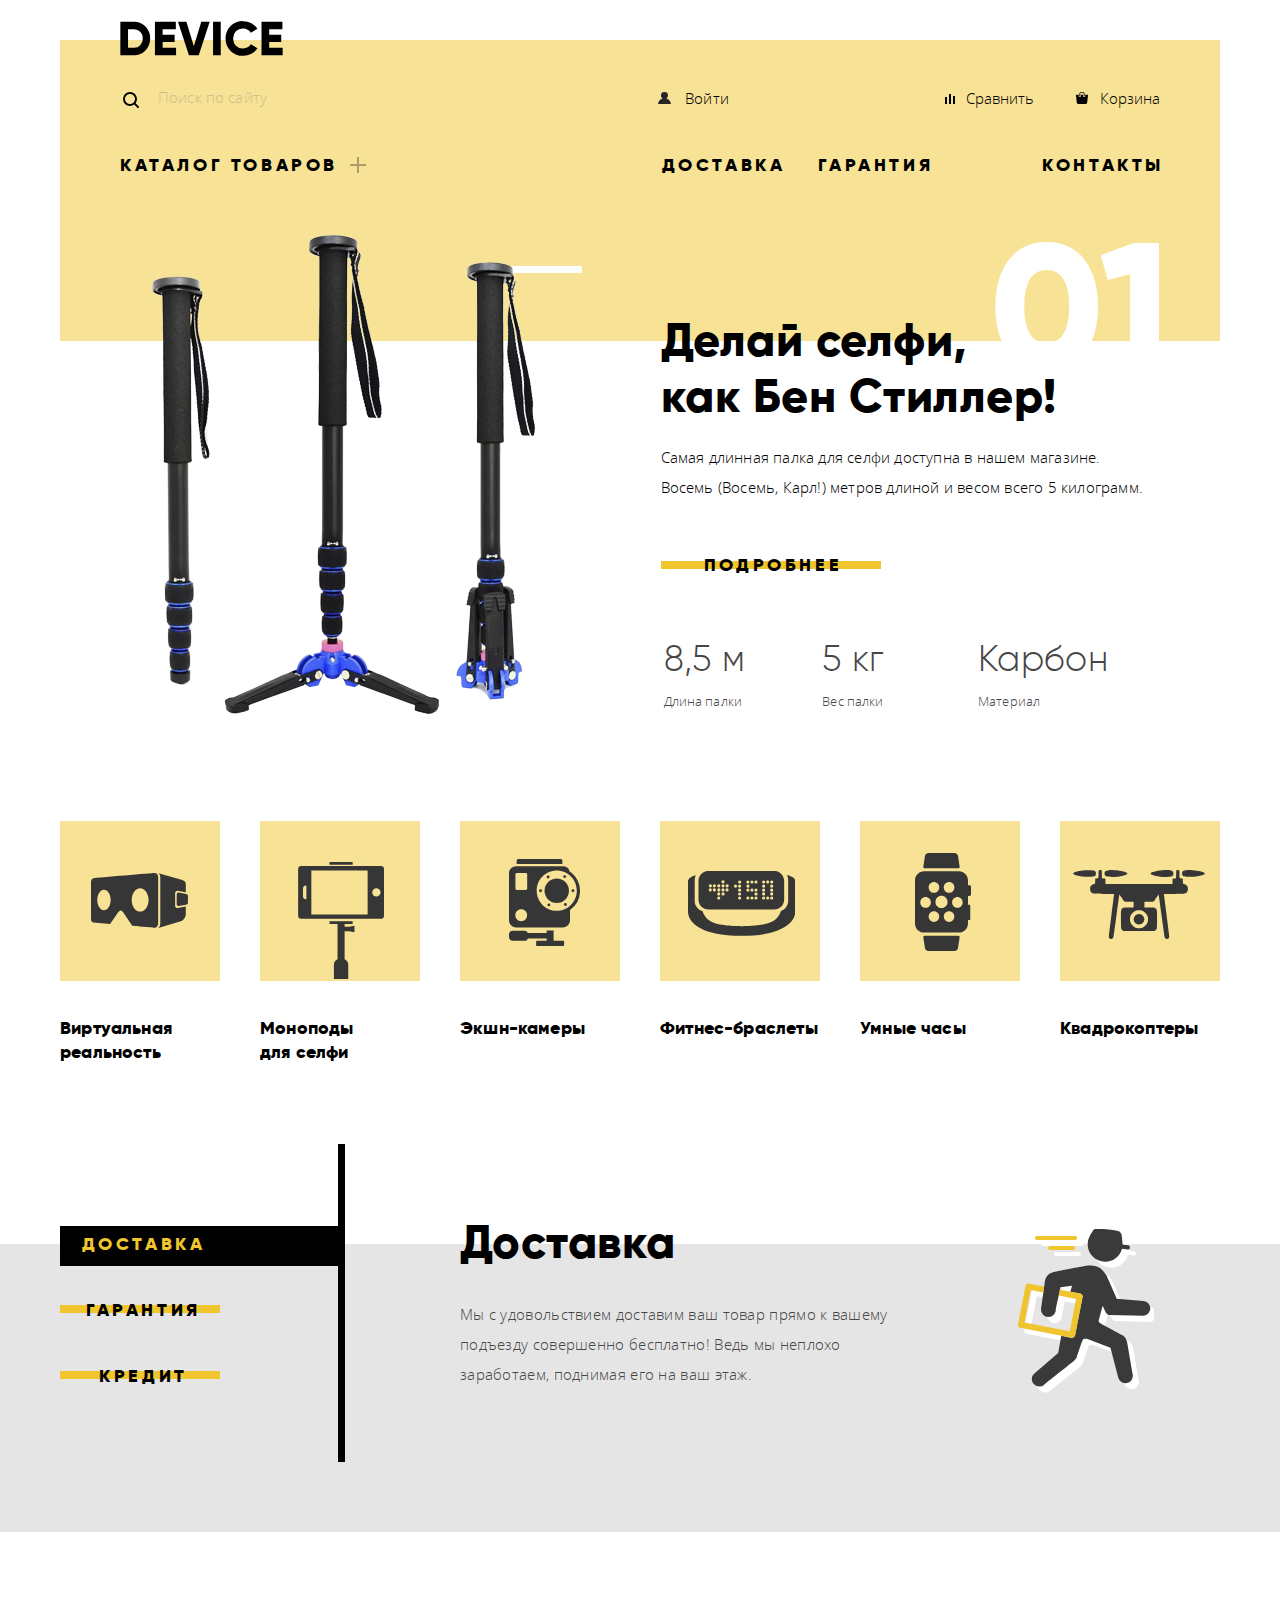
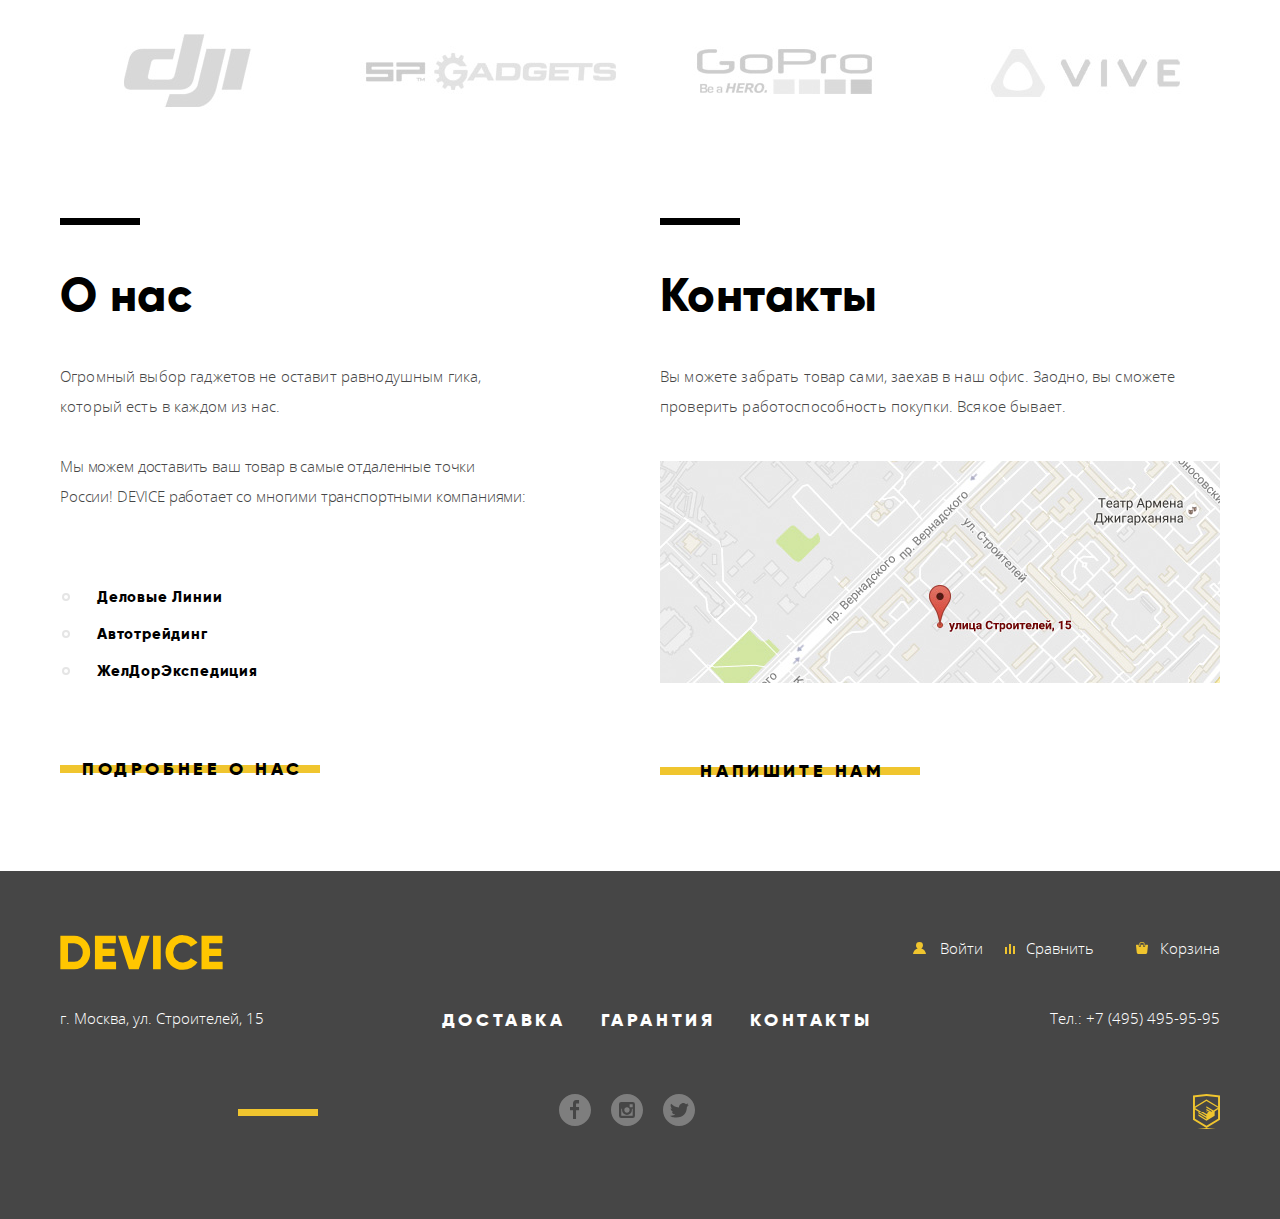
==== commit 4f2ae394: "comments fixed" ====
--- a/index.html
+++ b/index.html
@@ -11,7 +11,10 @@
 <body>
   <header class="container header">
     <a>
-      <img src="img/logo-device.svg" alt="DEVICE" width="163" height="35">
+      <svg xmlns="http://www.w3.org/2000/svg" width="163" height="35" viewBox="0 0 164 35">
+        <path
+          d="m0.35 0.7v33.6h13.532a15.723 15.723 0 0 0 11.72-4.824 16.464 16.464 0 0 0 4.712-11.976 16.465 16.465 0 0 0-4.712-11.976 15.723 15.723 0 0 0-11.72-4.824zm7.733 26.208v-18.819h5.8a8.648 8.648 0 0 1 6.5 2.568 9.412 9.412 0 0 1 2.489 6.84 9.41 9.41 0 0 1-2.489 6.84 8.646 8.646 0 0 1-6.5 2.568h-5.8zm34.8-5.952h12.082v-7.3h-12.086v-5.567h13.291v-7.389h-21.024v33.6h21.265v-7.392h-13.532v-5.952zm36.343 13.344 11.019-33.6h-8.458l-7.491 24.72-7.491-24.72h-8.457l11.019 33.6zm14.4 0h7.733v-33.6h-7.733zm38.615-1.416a15.514 15.514 0 0 0 6.041-5.688l-6.67-3.84a7.488 7.488 0 0 1-3.165 3.024 9.874 9.874 0 0 1-4.664 1.1 9.594 9.594 0 0 1-7.177-2.736 9.907 9.907 0 0 1-2.682-7.248 9.908 9.908 0 0 1 2.682-7.248 9.594 9.594 0 0 1 7.177-2.736 9.914 9.914 0 0 1 4.64 1.08 7.6 7.6 0 0 1 3.189 3.048l6.67-3.84a15.881 15.881 0 0 0-6.09-5.688 17.419 17.419 0 0 0-8.409-2.088 17.12 17.12 0 0 0-17.592 17.472 17.12 17.12 0 0 0 17.589 17.476 17.519 17.519 0 0 0 8.458-2.088zm17.881-11.928h12.082v-7.3h-12.085v-5.567h13.29v-7.389h-21.022v33.6h21.264v-7.392h-13.532v-5.952z" />
+      </svg>
     </a>
     <div class="user-menu">
       <form class="search-form" action="https://echo.htmlacademy.ru" method="get">
@@ -21,28 +24,34 @@
       </form>
       <ul class="reset-list header-login-panel">
         <li>
-          <svg xmlns="http://www.w3.org/2000/svg" width="13" height="12" viewBox="0 0 13 12">
-            <path fill="#272525"
-              d="M.032 12h12.937c-.163-2.643-2.074-4.837-4.671-5.543a3.47 3.47 0 0 0 1.687-2.972 3.485 3.485 0 0 0-6.97 0c0 1.264.68 2.361 1.688 2.972C2.106 7.163.194 9.357.032 12z" />
-          </svg>
-          <a href="" class="link-header enter">Войти</a>
+          <a href="" class="link-header">
+            <svg xmlns="http://www.w3.org/2000/svg" width="13" height="12" viewBox="0 0 13 12">
+              <path fill="#272525"
+                d="M.032 12h12.937c-.163-2.643-2.074-4.837-4.671-5.543a3.47 3.47 0 0 0 1.687-2.972 3.485 3.485 0 0 0-6.97 0c0 1.264.68 2.361 1.688 2.972C2.106 7.163.194 9.357.032 12z" />
+            </svg>
+            <span class="enter">Войти</span>
+          </a>
         </li>
       </ul>
       <div class="user-menu-items">
         <p>
-          <svg xmlns="http://www.w3.org/2000/svg" width="10" height="10" viewBox="0 0 10 10">
-            <path d="M8 2h1.984v8H8zM0 3h1.984v7H0zM4 0h2v10H4z" />
-          </svg>
-          <a href="" class="link-header compare">Сравнить</a>
+          <a href="" class="link-header">
+            <svg xmlns="http://www.w3.org/2000/svg" width="10" height="10" viewBox="0 0 10 10">
+              <path d="M8 2h1.984v8H8zM0 3h1.984v7H0zM4 0h2v10H4z" />
+            </svg>
+            <span class="compare">Сравнить</span>
+          </a>
         </p>
         <p>
-          <svg xmlns="http://www.w3.org/2000/svg" width="12" height="12" viewBox="0 0 12 12">
-            <path
-              d="M11.864 3.017a.429.429 0 0 0-.327-.154H9.225V4.09c0 .563-.484 1.022-1.08 1.022-.594 0-1.078-.458-1.078-1.022V2.863H4.909V4.09c0 .563-.485 1.022-1.08 1.022-.595 0-1.078-.458-1.078-1.022V2.863H.438a.43.43 0 0 0-.327.154.472.472 0 0 0-.108.358l.776 7.134c.015.806.642 1.455 1.411 1.455h7.595c.77 0 1.396-.649 1.411-1.455l.776-7.134a.476.476 0 0 0-.108-.358z" />
-            <path
-              d="M3.829 4.499c.239 0 .433-.184.433-.409V1.84c0-.632.672-1.022 1.295-1.022h1.079c.655 0 1.078.401 1.078 1.022v2.25c0 .225.194.409.431.409.239 0 .433-.184.433-.409V1.84C8.577.773 7.761 0 6.636 0H5.557c-1.19 0-2.159.826-2.159 1.84v2.25c0 .225.194.409.431.409z" />
-          </svg>
-          <a href="" class="link-header cart">Корзина</a>
+          <a href="" class="link-header">
+            <svg xmlns="http://www.w3.org/2000/svg" width="12" height="12" viewBox="0 0 12 12">
+              <path
+                d="M11.864 3.017a.429.429 0 0 0-.327-.154H9.225V4.09c0 .563-.484 1.022-1.08 1.022-.594 0-1.078-.458-1.078-1.022V2.863H4.909V4.09c0 .563-.485 1.022-1.08 1.022-.595 0-1.078-.458-1.078-1.022V2.863H.438a.43.43 0 0 0-.327.154.472.472 0 0 0-.108.358l.776 7.134c.015.806.642 1.455 1.411 1.455h7.595c.77 0 1.396-.649 1.411-1.455l.776-7.134a.476.476 0 0 0-.108-.358z" />
+              <path
+                d="M3.829 4.499c.239 0 .433-.184.433-.409V1.84c0-.632.672-1.022 1.295-1.022h1.079c.655 0 1.078.401 1.078 1.022v2.25c0 .225.194.409.431.409.239 0 .433-.184.433-.409V1.84C8.577.773 7.761 0 6.636 0H5.557c-1.19 0-2.159.826-2.159 1.84v2.25c0 .225.194.409.431.409z" />
+            </svg>
+            <span class="cart">Корзина</span>
+          </a>
         </p>
       </div>
     </div>
@@ -106,7 +115,7 @@
             <p class="promo-slider-title">Делай селфи, <br> как Бен Стиллер!</p>
             <p class="promo-slider-description">Самая длинная палка для селфи доступна в нашем магазине.<br>
               Восемь (Восемь, Карл!) метров длиной и весом всего 5 килограмм.</p>
-            <a href="" class="link-main">Подробнее</a>
+            <a href="" class="button">Подробнее</a>
             <table class="promo-table">
               <tr class="promo-top-row">
                 <td class="promo-cell">8,5 м</td>
@@ -127,7 +136,7 @@
         <li class="hidden-while-no-styles">
           <p>Худеем правильно!</p>
           <p>Мотивирующие фитнес-браслеты помогут найти в себе силы не пропускать занятия и соблюдать диету.</p>
-          <a href="" class="link-main">Подробнее</a>
+          <a href="" class="button">Подробнее</a>
           <table>
             <tr>
               <td>48 часов</td>
@@ -144,7 +153,7 @@
           <p>Этот обычный, на первый взгляд, квадрокоптер оснащен мощным лазером, замаскированным под стандартную
             камеру.
           </p>
-          <a href="" class="link-main">Подробнее</a>
+          <a href="" class="button">Подробнее</a>
           <table>
             <tr>
               <td>800м</td>
@@ -253,7 +262,9 @@
           <li>Автотрейдинг</li>
           <li>ЖелДорЭкспедиция</li>
         </ul>
-        <a href="" class="link-main">Подробнее о нас</a>
+        <div class="button">
+          <a href="">Подробнее о нас</a>
+        </div>
       </section>
 
       <section class="contacts">
@@ -262,7 +273,9 @@
           работоспособность покупки.
           Всякое бывает.</p>
         <img class="contacts-map" src="img/map.jpg" alt="ул. Строителей, 15" width="560" height="222">
-        <a href="" class="link-main">Напишите нам</a>
+        <div class="button">
+          <a href="">Напишите нам</a>
+        </div>
       </section>
     </div>
   </main>
@@ -278,26 +291,32 @@
         </a>
         <ul class="reset-list footer-links">
           <li>
-            <svg xmlns="http://www.w3.org/2000/svg" fill="#f0c52e" width="13" height="12" viewBox="0 0 13 12">
-              <path
-                d="M.032 12h12.937c-.163-2.643-2.074-4.837-4.671-5.543a3.47 3.47 0 0 0 1.687-2.972 3.485 3.485 0 0 0-6.97 0c0 1.264.68 2.361 1.688 2.972C2.106 7.163.194 9.357.032 12z" />
-            </svg>
-            <a href="" class="link-footer enter">Войти</a>
-          </li>
-          <li>
-            <svg xmlns="http://www.w3.org/2000/svg" fill="#f0c52e" width="10" height="10" viewBox="0 0 10 10">
-              <path d="M8 2h1.984v8H8zM0 3h1.984v7H0zM4 0h2v10H4z" />
-            </svg>
-            <a href="" class="link-footer compare">Сравнить</a>
-          </li>
-          <li>
-            <svg xmlns="http://www.w3.org/2000/svg" fill="#f0c52e" width="12" height="12" viewBox="0 0 12 12">
-              <path
-                d="M11.864 3.017a.429.429 0 0 0-.327-.154H9.225V4.09c0 .563-.484 1.022-1.08 1.022-.594 0-1.078-.458-1.078-1.022V2.863H4.909V4.09c0 .563-.485 1.022-1.08 1.022-.595 0-1.078-.458-1.078-1.022V2.863H.438a.43.43 0 0 0-.327.154.472.472 0 0 0-.108.358l.776 7.134c.015.806.642 1.455 1.411 1.455h7.595c.77 0 1.396-.649 1.411-1.455l.776-7.134a.476.476 0 0 0-.108-.358z" />
-              <path
-                d="M3.829 4.499c.239 0 .433-.184.433-.409V1.84c0-.632.672-1.022 1.295-1.022h1.079c.655 0 1.078.401 1.078 1.022v2.25c0 .225.194.409.431.409.239 0 .433-.184.433-.409V1.84C8.577.773 7.761 0 6.636 0H5.557c-1.19 0-2.159.826-2.159 1.84v2.25c0 .225.194.409.431.409z" />
-            </svg>
-            <a href="" class="link-footer cart">Корзина</a>
+            <a href="" class="link-footer">
+              <svg xmlns="http://www.w3.org/2000/svg" fill="#f0c52e" width="13" height="12" viewBox="0 0 13 12">
+                <path
+                  d="M.032 12h12.937c-.163-2.643-2.074-4.837-4.671-5.543a3.47 3.47 0 0 0 1.687-2.972 3.485 3.485 0 0 0-6.97 0c0 1.264.68 2.361 1.688 2.972C2.106 7.163.194 9.357.032 12z" />
+              </svg>
+              <span class="enter">Войти</span>
+            </a>
+          </li>
+          <li>
+            <a href="" class="link-footer">
+              <svg xmlns="http://www.w3.org/2000/svg" fill="#f0c52e" width="10" height="10" viewBox="0 0 10 10">
+                <path d="M8 2h1.984v8H8zM0 3h1.984v7H0zM4 0h2v10H4z" />
+              </svg>
+              <span class="compare">Сравнить</span>
+            </a>
+          </li>
+          <li>
+            <a href="" class="link-footer">
+              <svg xmlns="http://www.w3.org/2000/svg" fill="#f0c52e" width="12" height="12" viewBox="0 0 12 12">
+                <path
+                  d="M11.864 3.017a.429.429 0 0 0-.327-.154H9.225V4.09c0 .563-.484 1.022-1.08 1.022-.594 0-1.078-.458-1.078-1.022V2.863H4.909V4.09c0 .563-.485 1.022-1.08 1.022-.595 0-1.078-.458-1.078-1.022V2.863H.438a.43.43 0 0 0-.327.154.472.472 0 0 0-.108.358l.776 7.134c.015.806.642 1.455 1.411 1.455h7.595c.77 0 1.396-.649 1.411-1.455l.776-7.134a.476.476 0 0 0-.108-.358z" />
+                <path
+                  d="M3.829 4.499c.239 0 .433-.184.433-.409V1.84c0-.632.672-1.022 1.295-1.022h1.079c.655 0 1.078.401 1.078 1.022v2.25c0 .225.194.409.431.409.239 0 .433-.184.433-.409V1.84C8.577.773 7.761 0 6.636 0H5.557c-1.19 0-2.159.826-2.159 1.84v2.25c0 .225.194.409.431.409z" />
+              </svg>
+              <span class="cart">Корзина</span>
+            </a>
           </li>
         </ul>
       </div>
@@ -352,15 +371,15 @@
         <label for="content">Текст письма:</label>
         <textarea name="content" id="content" placeholder="В свободной форме" cols="124" rows="12"></textarea>
       </p>
-      <button type="submit" class="link-main">Отправить</button>
+      <button type="submit" class="button">Отправить</button>
       <button type="button">Закрыть</button>
     </form>
   </section>
 
-  <section class="address-popup">
+  <section class="modal modal-map">
     <h2 class="visually-hidden">Адрес магазина "Девайс"</h2>
     <img src="img/map-big.jpg" alt="ул. Строителей, 15" width="960" height="559">
-    <button type="button">Закрыть</button>
+    <button type="button" class="close-button">Закрыть</button>
   </section>
 </body>
 
--- a/css/styles.css
+++ b/css/styles.css
@@ -106,7 +106,7 @@
   flex-wrap: wrap;
   justify-content: space-between;
   padding-top: 20px;
-  padding-bottom: 49px;
+  padding-bottom: 51px;
 }
 
 .navigation .nav-item:nth-child(1) {
@@ -144,10 +144,11 @@
 .header-login-panel {
   display: flex;
   min-width: 287px;
+  letter-spacing: 0.15px;
 }
 
 .header-login-panel li:not(:last-child) {
-  margin-right: 12px;
+  margin-right: 22px;
 }
 
 .nav-item {
@@ -189,6 +190,7 @@
 
   flex-wrap: wrap;
   justify-content: flex-start;
+  top: 100%;
   left: -60px;
   z-index: 1;
   padding-top: 36px;
@@ -287,18 +289,20 @@
 
 .footer {
   position: relative;
-  margin-top: 80px;
-  padding-top: 65px;
+  padding-top: 64px;
   padding-bottom: 90px;
-  width: 100%;
   background-color: #464646;
   color: #ffffff;
 }
 
+.inner-page .footer {
+  padding-top: 65px;
+}
+
 .footer::before {
   content: "";
   position: absolute;
-  left: 125px;
+  left: 238px;
   bottom: 103px;
   width: 80px;
   height: 7px;
@@ -339,6 +343,10 @@
   margin-right: 42px;
 }
 
+.footer-links li:first-child {
+  margin-right: 22px;
+}
+
 .nav-footer {
   display: flex;
   justify-content: center;
@@ -380,12 +388,9 @@
 }
 
 .page-title {
-  font-family: "Gilroy", Arial, sans-serif;
-  font-weight: 800;
-  font-size: 47px;
-}
-
-.section-title {
+  margin-top: 39px;
+  margin-bottom: 23px;
+  padding-left: 60px;
   font-family: "Gilroy", Arial, sans-serif;
   font-weight: 800;
   font-size: 47px;
@@ -393,11 +398,20 @@
   letter-spacing: 0.47px;
 }
 
+.section-title {
+  font-family: "Gilroy", Arial, sans-serif;
+  font-weight: 800;
+  font-size: 47px;
+  line-height: 48px;
+  letter-spacing: 0.47px;
+}
+
 .index-columns {
   display: flex;
   flex-direction: row;
   justify-content: space-between;
   margin-top: 100px;
+  margin-bottom: 80px;
 }
 
 .link-header {
@@ -416,13 +430,11 @@
   opacity: 0.3;
 }
 
-.link-main {
-  position: relative;
-  display: flex;
-  justify-content: center;
-  width: 220px;
+.button {
+  position: relative;
+  width: 100%;
   padding: 0 10px 0 15px;
-
+  text-align: center;
   text-transform: uppercase;
   font-family: "Gilroy", Arial, sans-serif;
   font-size: 18px;
@@ -432,82 +444,122 @@
   border: none;
 }
 
-.link-main::before {
-  position: absolute;
-  top: 40%;
-  right: 0px;
+.button::before {
+  position: absolute;
+  top: 50%;
+  left: 0;
   content: "";
   z-index: -1;
   height: 8px;
-  width: 220px;
+  width: 100%;
   background-color: #f0c52e;
-}
-
-.link-main:visited {
+  transform: translateY(-50%);
+}
+
+.button:visited {
   color: #000000;
 }
 
-.link-main:hover {
+.button:hover {
   background-color: #f0c52e;
 }
 
-.link-main:active {
+.button:active {
   background-color: #f0c52e;
   color: rgba(0, 0, 0, 0.3);
 }
 
-.filter {
-  width: 467px;
-}
-
-.sorting {
-  display: flex;
-
+.button a {
+  color: #000000;
+}
+
+.filters .button,
+.catalog-item-actions .button {
+  color: #000000;
+  z-index: 2;
+}
+
+.filters .button:not(:hover) {
   background-color: #ebebeb;
 }
 
-.sorting-options-list {
-  display: flex;
-  justify-content: flex-end;
-}
-
-.catalog-columns {
-  display: flex;
+.promo-slider-item .button {
+  width: 220px;
+  margin-bottom: 47px;
+}
+
+.contacts .button,
+.about .button {
+  width: 260px;
+  height: 40px;
+
+}
+.inner-page .button {
+  width: 200px;
+}
+
+.contacts .button::before,
+.contacts .button:hover::before,
+.about .button::before,
+.about .button:hover::before {
+/*  width: 260px;*/
+  left: 0;
 }
 
 .catalog-main {
   font-size: 14px;
 }
 
-.catalog-section-title {
+.catalog-column-title {
+  margin: 0;
   font-family: "Gilroy", Arial, sans-serif;
   font-size: 16px;
   font-weight: 800;
   text-transform: uppercase;
-  letter-spacing: 3.2px;
+  line-height: 24px;
+  letter-spacing: 3.4px;
 }
 
 .catalog-card-title {
   font-family: "Gilroy", Arial, sans-serif;
   font-size: 18px;
   font-weight: 800;
+  line-height: 24px;
+  letter-spacing: 0.18px;
 }
 
 .catalog-card-list {
   display: flex;
   flex-wrap: wrap;
+  margin-top: 67px;
+  margin-left: 71px;
 }
 
 .catalog-item {
-  margin-right: 50px;
-  margin-bottom: 30px;
-
-  position: relative;
+  position: relative;
+  margin-right: 40px;
+  width: 360px;
+}
+
+.catalog-item:not(:last-child),
+.catalog-item:not(:nth-last-child(2)) {
+  margin-bottom: 37px;
+}
+
+.catalog-item:last-child,
+.catalog-item:nth-last-child(2) {
+  margin-bottom: 37px;
+}
+
+.catalog-item p {
+  margin: 0;
 }
 
 .catalog-card-header {
   display: flex;
   justify-content: space-between;
+  margin-left: 1px;
+  margin-top: 30px;
 }
 
 .catalog-card-title,
@@ -521,40 +573,74 @@
 
 .catalog-item-price {
   font-family: "Gilroy", Arial, sans-serif;
-}
-
-.catalog-item .actions {
+  font-size: 16px;
+  line-height: 24px;
+  letter-spacing: 0.2px;
+  color: #464646;
+}
+
+.catalog-item .catalog-item-actions {
   display: none;
-}
-
-.catalog-item:hover .actions {
-  display: block;
-}
-
-.catalog-item .actions {
+  flex-direction: column;
+  justify-content: flex-start;
+  align-items: center;
+}
+
+.catalog-item:hover .catalog-item-actions {
+  display: flex;
+}
+
+.catalog-item .catalog-item-actions {
   position: absolute;
   top: 0;
   left: 0;
-
+  padding: 184px 0;
   width: 360px;
   height: 380px;
-  padding: 184px 0;
-
   background-color: rgba(238, 238, 238, 0.7);
 }
 
-.catalog-item .actions .buy,
-.catalog-item .actions .bookmark {
-  display: block;
-  width: 144px;
-  margin: 0 auto;
+.catalog-item-action {
+  margin-bottom: 20px;
+}
+
+.add-to-compare {
+  font-size: 13px;
+  line-height: 20px;
+  letter-spacing: 0.13px;
+  color: #000000;
+  opacity: 0.5;
+}
+
+.add-to-compare:hover {
+  opacity: 1;
+}
+
+.add-to-compare:active {
+  opacity: 0.2;
 }
 
 .pagination {
+  display: flex;
+  align-items: center;
+  margin-bottom: 20px;
+  margin-left: 73px;
+  width: 759px;
   background: #ebebeb;
 }
 
-.pagination a {
+.pagination-list {
+  display: flex;
+  flex-wrap: wrap;
+  justify-content: center;
+  flex-grow: 1;
+}
+
+.pagination-list li {
+  margin-right: 31px;
+}
+
+.pagination-item a {
   text-transform: uppercase;
   font-family: "Gilroy", Arial, sans-serif;
   font-size: 16px;
@@ -563,65 +649,283 @@
   color: rgba(0, 0, 0, 0.3);
 }
 
-.pagination a:visited {
-  color: rgba(0, 0, 0, 0.3);
-}
-
-.pagination .selected,
-.pagination .selected:visited {
+.pagination-item:hover a {
+  color: rgba(0, 0, 0, 0.6);
+}
+
+.pagination-item:active a {
   color: #000000;
 }
 
-.pagination .end-point,
-.pagination .end-point:visited {
+.pagination-list .selected {
   color: #000000;
 }
 
-.pagination .end-point:hover {
+.pagination-button {
+  padding-top: 25px;
+  padding-right: 39px;
+  padding-bottom: 27px;
+  padding-left: 30px;
+  width: 136px;
+  height: 70px;
+  font-size: 16px;
+  text-transform: uppercase;
+  font-family: "Gilroy", Arial, sans-serif;
+  line-height: 24px;
+  font-weight: 800;
+  letter-spacing: 3.2px;
+}
+
+.pagination-button,
+.pagination-button:visited {
+  color: #000000;
+}
+
+.pagination-button:hover {
   background-color: #d9d9d9;
 }
 
-.pagination .end-point:active {
+.pagination-button:active {
   background-color: #d9d9d9;
   color: rgba(0, 0, 0, 0.3);
 }
 
-.breadcrumbs {
-}
-
-.breadcrumbs a {
+.breadcrumbs-list {
+  display: flex;
+  flex-wrap: wrap;
+  margin-bottom: 47px;
+  padding-left: 60px;
+}
+
+.breadcrumbs-list a {
   color: rgba(0, 0, 0, 0.3);
 }
 
-.breadcrumbs a:not(.disabled):hover {
+.breadcrumbs-list a:not(.disabled):hover {
   color: rgba(0, 0, 0, 0.6);
 }
 
-.breadcrumbs a:not(.disabled):active {
+.breadcrumbs-list a:not(.disabled):active {
   color: rgba(0, 0, 0, 0.1);
 }
 
-.breadcrumbs .disabled {
+.breadcrumbs-list .disabled {
   cursor: default;
 }
 
-.filter fieldset {
+.breadcrumbs-item {
+  position: relative;
+  padding-right: 37px;
+  line-height: 24px;
+  letter-spacing: 0.14px;
+}
+
+.breadcrumbs-item:not(:last-child)::after {
+  content: "";
+  position: absolute;
+  top: 9px;
+  right: 19px;
+  width: 4px;
+  height: 7px;
+  background-image: url("../img/icons/nav-arrow.svg");
+  background-repeat: no-repeat;
+}
+
+.filters fieldset {
+  position: relative;
   border: none;
-}
-
-.filter legend {
+  margin-left: 0;
+  padding-top: 0;
+  padding-left: 0;
+}
+
+.filters legend {
+  margin-left: -2px;
+  margin-bottom: 10px;
   font-family: "Gilroy", Arial, sans-serif;
   font-size: 18px;
   font-weight: 800;
-}
-
-.filter ul {
-  list-style: none;
+  line-height: 24px;
+}
+
+.filters legend::before {
+  content: "";
+  position: absolute;
+  top: -12px;
+  left: -2px;
+  width: 201px;
+  height: 2px;
+  background-color: #000000;
+}
+
+.filter-color {
+  margin-bottom: 27px;
+}
+
+.filter-color-list {
+  padding-top: 5px;
+  padding-bottom: 10px;
+}
+
+.filter-bluetooth {
+  margin-bottom: 31px;
+}
+
+.filter-input:hover + label::before,
+.filter-input:focus + label::before {
+  opacity: 0.6;
+}
+
+.filter-input + label {
+  position: relative;
+  padding-left: 38px;
+  line-height: 40px;
+  letter-spacing: 0.14px;
+}
+
+.filter-input-checkbox + label::before {
+  content: "";
+  position: absolute;
+  top: 0;
+  left: 0;
+  width: 23px;
+  height: 23px;
+  background-image: url("../img/icons/checkbox/checkbox-off.svg");
+  background-repeat: no-repeat;
+}
+
+.filter-input-checkbox:checked + label::before {
+  content: "";
+  position: absolute;
+  top: 0;
+  left: 0;
+  width: 27px;
+  height: 23px;
+  background-image: url("../img/icons/checkbox/checkbox-on.svg");
+  background-repeat: no-repeat;
+}
+
+.filter-input-checkbox:hover + label::before,
+.filter-input-checkbox:checked:hover + label::before,
+.filter-input-checkbox + label:hover::before {
+  opacity: 0.6;
+}
+
+.filter-input-checkbox:active + label::before,
+.filter-input-checkbox:checked:active + label::before {
+  opacity: 1;
+}
+
+.filter-input-checkbox:disabled + label::before {
+  opacity: 0.25;
+}
+
+.filter-input-checkbox:disabled + label {
+  color: #e6e6e6;
+}
+
+.filter-input-radio + label {
+  position: relative;
+}
+
+.filter-input-radio + label::before {
+  content: "";
+  position: absolute;
+  left: 0;
+  top: 0;
+  width: 25px;
+  height: 25px;
+  background-image: url("../img/icons/checkbox/radio-off.svg");
+  background-repeat: no-repeat;
+}
+
+.filter-input-radio:checked + label::before {
+  content: "";
+  position: absolute;
+  left: 0;
+  top: 0;
+  width: 25px;
+  height: 25px;
+  background-image: url("../img/icons/checkbox/radio-on.svg");
+  background-repeat: no-repeat;
+}
+
+.filter-price {
+  margin-bottom: 20px;
+  margin-bottom: 60px;
+}
+
+.range-filter {
+  position: relative;
+  width: 196px;
+  margin-top: 25px;
+}
+
+.range-controls {
+  padding-bottom: 10px;
+}
+
+.range-controls .scale {
+  height: 2px;
+  background: #dbdbdb;
+}
+
+.range-controls .bar {
+  width: 56%;
+  height: 2px;
+  background: #91c92f;
+}
+
+.range-controls .toggle {
+  position: absolute;
+  top: -12px;
+  left: 0;
+  width: 20px;
+  height: 22px;
+  border: none;
+  background-color: #ebebeb;
+  background-image: url("../img/icons/filter-button.svg");
+  background-repeat: no-repeat;
+  cursor: pointer;
+}
+
+.toggle:active {
+  transform: scale(1.1);
+}
+
+.min-price-control {
+  position: absolute;
+  top: 1px;
+  left: -8px;
+}
+
+.max-price-control {
+  position: absolute;
+  top: 1px;
+  left: 55%;
+}
+
+.min-label-wrapper {
+  margin-top: 12px;
+  margin-left: 6px;
+  opacity: 0.2;
+}
+
+.max-label-wrapper {
+  margin-top: 12px;
+  margin-left: -18px;
+  opacity: 0.2;
+}
+
+.price-controls input {
+  width: 40px;
+  background-color: #ebebeb;
+  border: none;
 }
 
 .communication-form {
   display: none;
-  box-shadow: 0px 10px 20px 0 rgba(4, 6, 6, 0.2);
+  box-shadow: 0 10px 20px 0 rgba(4, 6, 6, 0.2);
 }
 
 .communication-form label {
@@ -641,10 +945,6 @@
   color: rgba(70, 70, 70, 0.4);
 }
 
-.address-popup {
-  display: none;
-}
-
 .promo-slider-list {
   position: relative;
   display: flex;
@@ -658,7 +958,7 @@
   content: "";
   position: absolute;
   width: 1160px;
-  height: 117px;
+  height: 115px;
   z-index: -1;
   background-color: #f7e296;
 }
@@ -667,8 +967,8 @@
   content: "";
   position: absolute;
   width: 100px;
-  right: 584px;
-  top: 43px;
+  right: 698px;
+  top: 40px;
   z-index: -1;
   border-top: 7px solid #ffffff;
 }
@@ -721,17 +1021,12 @@
   margin-top: 5px;
 }
 
-/* .promo-slider-item:nth-child(1) .promo-slider-description */
 .promo-slider-description {
   margin-top: 18px;
   margin-bottom: 43px;
 
   line-height: 30px;
   letter-spacing: 0.2px;
-}
-
-.promo-slider-item .link-main {
-  margin-bottom: 47px;
 }
 
 .promo-top-row {
@@ -1025,18 +1320,6 @@
   margin-bottom: 65px;
 }
 
-.contacts .link-main,
-.about .link-main {
-  width: 260px;
-}
-.contacts .link-main::before,
-.contacts .link-main:hover::before,
-.about .link-main::before,
-.about .link-main:hover::before {
-  width: 260px;
-  left: 0;
-}
-
 .paragraph-text {
   padding-top: 3px;
   line-height: 30px;
@@ -1085,6 +1368,10 @@
 
 .cart {
   padding-left: 8px;
+}
+
+.exit {
+  opacity: 0.3;
 }
 
 .social-link {
@@ -1129,3 +1416,121 @@
 .htmlacademy:active {
   opacity: 0.3;
 }
+
+.new-back::before {
+  content: "new";
+  position: absolute;
+  z-index: 1;
+  top: 29px;
+  right: 26px;
+  width: 60px;
+  height: 60px;
+  padding: 15px 13px;
+  border: 2px solid rgba(0, 0, 0, 0.3);
+  border-radius: 50%;
+  text-transform: uppercase;
+  font-family: "Gilroy", Arial, sans-serif;
+  font-weight: 800;
+  line-height: 24px;
+  letter-spacing: 0.7px;
+  opacity: 0.2;
+}
+
+.catalog-row {
+  display: flex;
+}
+
+.left-column {
+  flex-grow: 1;
+  width: 327px;
+  background-color: #ebebeb;
+}
+
+.right-column {
+  flex-grow: 1;
+  padding-bottom: 58px;
+  width: 833px;
+}
+
+.sorting-header {
+  display: flex;
+  padding-top: 23px;
+  padding-left: 74px;
+  padding-bottom: 15px;
+  background-color: #ebebeb;
+}
+
+.sorting-options-list {
+  display: flex;
+  justify-content: flex-end;
+  flex-wrap: wrap;
+  margin-left: 52px;
+  margin-top: 2px;
+}
+
+.sorting-options-item a,
+.sorting-direction-item svg {
+  color: #000000;
+  opacity: 0.3;
+}
+
+.sorting-options-item:hover a,
+.sorting-direction-item:hover svg {
+  opacity: 0.6;
+}
+
+.sorting-options-item:active a,
+.sorting-direction-item:active svg {
+  opacity: 1;
+}
+
+.sorting-options-item:not(:last-child) {
+  margin-right: 30px;
+  line-height: 18px;
+}
+
+.sorting-options-item.selected a,
+.sorting-direction-item.selected svg {
+  opacity: 1;
+}
+
+.sorting-direction-list {
+  display: flex;
+  margin-top: 4px;
+  margin-left: 217px;
+}
+
+.sorting-direction-item {
+  margin-left: 20px;
+}
+
+.filters-column {
+  display: flex;
+  flex-direction: column;
+  width: 327px;
+  margin-left: auto;
+  padding-top: 23px;
+  padding-left: 57px;
+  padding-right: 69px;
+}
+
+.left-column.filter-header {
+  background-color: #d9d9d9;
+  padding-bottom: 24px;
+}
+
+.filters {
+  margin-top: 56px;
+}
+
+.modal {
+  position: fixed;
+}
+
+.modal-map {
+  display: none;
+ /* top: 0;
+  left: 0;
+  width: 960px;
+  height: 559px;*/
+}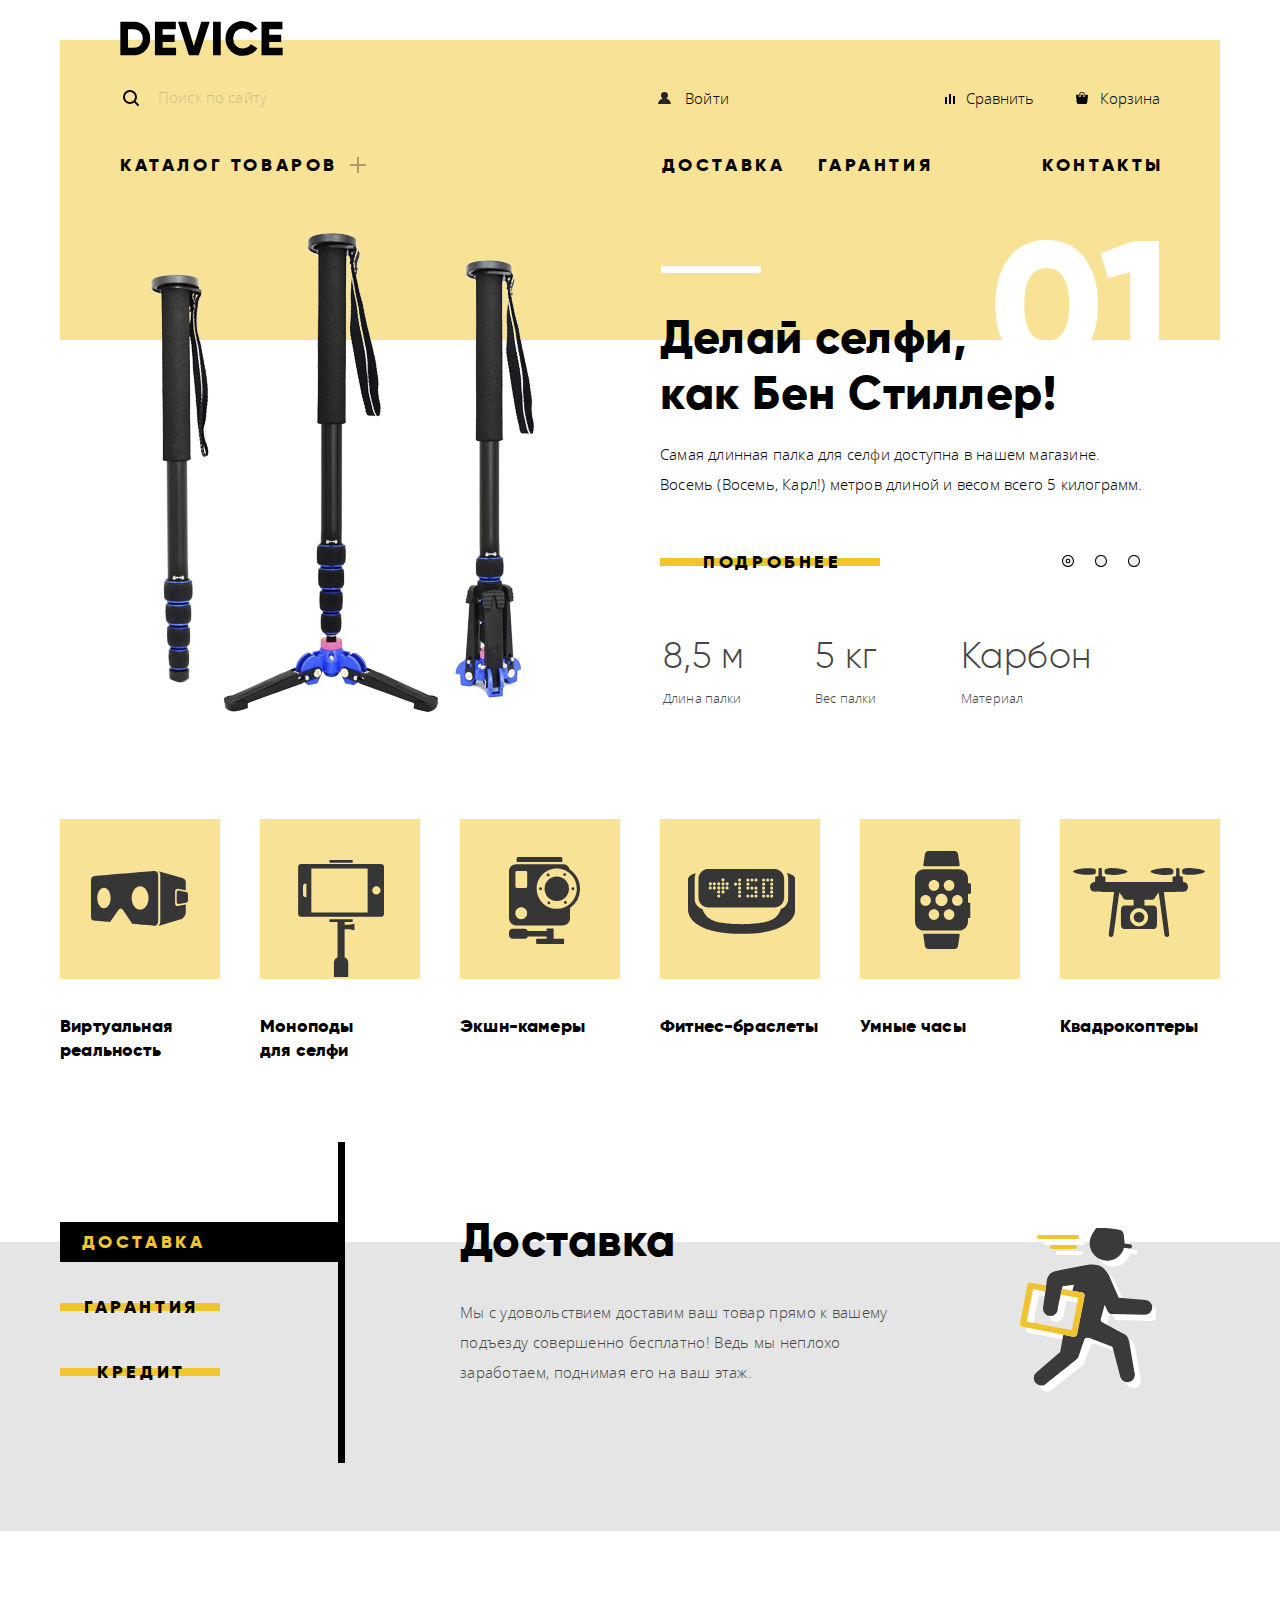
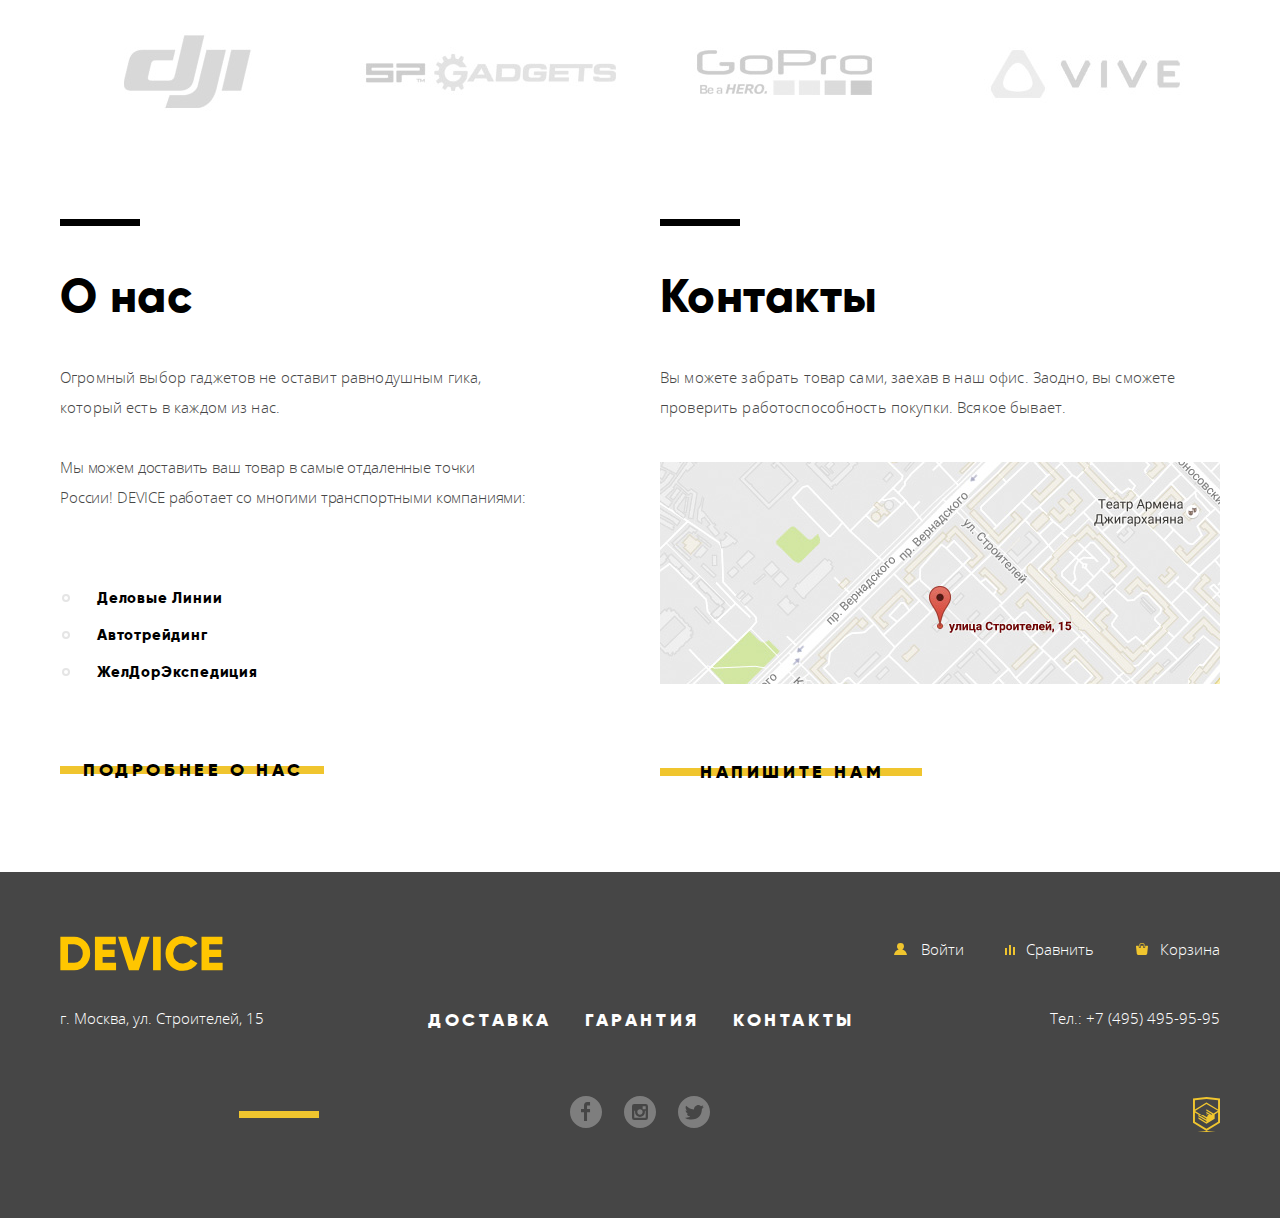
==== commit 50a506b7: "завершение верстки" ====
--- a/index.html
+++ b/index.html
@@ -97,7 +97,6 @@
           <a href="" class="link-header">Контакты</a>
         </li>
       </ul>
-      </div>
     </nav>
   </header>
 
@@ -108,9 +107,8 @@
 
     <section class="container promo-slider">
       <h2 class="visually-hidden">Промо слайдеры</h2>
-
       <ul class="reset-list promo-slider-list">
-        <li class="promo-slider-item">
+        <li class="promo-slider-item selected">
           <div class="promo-slider-content">
             <p class="promo-slider-title">Делай селфи, <br> как Бен Стиллер!</p>
             <p class="promo-slider-description">Самая длинная палка для селфи доступна в нашем магазине.<br>
@@ -133,38 +131,58 @@
             height="486">
         </li>
 
-        <li class="hidden-while-no-styles">
-          <p>Худеем правильно!</p>
-          <p>Мотивирующие фитнес-браслеты помогут найти в себе силы не пропускать занятия и соблюдать диету.</p>
-          <a href="" class="button">Подробнее</a>
-          <table>
-            <tr>
-              <td>48 часов</td>
-            </tr>
-            <tr>
-              <td>Без подзарядки</td>
-            </tr>
-          </table>
-          <img src="img/slider/slider-2-png.png" alt="фото фитнес-браслета" width="345" height="485">
-        </li>
-
-        <li class="hidden-while-no-styles">
-          <p>Порхает как бабочка, жалит как пчела!</p>
-          <p>Этот обычный, на первый взгляд, квадрокоптер оснащен мощным лазером, замаскированным под стандартную
-            камеру.
-          </p>
-          <a href="" class="button">Подробнее</a>
-          <table>
-            <tr>
-              <td>800м</td>
-              <td>50 м</td>
-            </tr>
-            <tr>
-              <td>Дальность полета</td>
-              <td>Радиус поражения</td>
-            </tr>
-          </table>
-          <img src="img/slider/slider-3-png.png" alt="фото квадрокоптера" width="526" height="334">
+        <li class="promo-slider-item">
+          <div class="promo-slider-content">
+            <p class="promo-slider-title">Худеем <br> правильно!</p>
+            <p class="promo-slider-description">Мотивирующие фитнес-браслеты помогут найти в себе силы не пропускать
+              занятия и соблюдать диету.</p>
+            <a href="" class="button">Подробнее</a>
+            <table class="promo-table">
+              <tr class="promo-top-row">
+                <td class="promo-cell">48 часов</td>
+              </tr>
+              <tr class="promo-bottom-row">
+                <td class="promo-cell">Без подзарядки</td>
+              </tr>
+            </table>
+          </div>
+          <img class="promo-slider-img" src="img/slider/slider-2-png.png" alt="фото фитнес-браслета" width="345"
+            height="485">
+        </li>
+
+        <li class="promo-slider-item slider-quadrocopter">
+          <div class="promo-slider-content">
+            <p class="promo-slider-title">Порхает как бабочка, жалит как пчела!</p>
+            <p class="promo-slider-description">Этот обычный, на первый взгляд, квадрокоптер оснащен мощным лазером,
+              замаскированным под стандартную
+              камеру.
+            </p>
+            <a href="" class="button">Подробнее</a>
+            <table class="promo-table">
+              <tr class="promo-top-row">
+                <td class="promo-cell">800м</td>
+                <td class="promo-cell">50 м</td>
+              </tr>
+              <tr class="promo-bottom-row">
+                <td class="promo-cell">Дальность полета</td>
+                <td class="promo-cell">Радиус поражения</td>
+              </tr>
+            </table>
+          </div>
+          <img class="promo-slider-img" src="img/slider/slider-3-png.png" alt="фото квадрокоптера" width="526"
+            height="334">
+        </li>
+      </ul>
+
+      <ul class="promo-control-list">
+        <li class="promo-control-item">
+          <button class="promo-control-button checked" type="button"></button>
+        </li>
+        <li class="promo-control-item">
+          <button class="promo-control-button" type="button"></button>
+        </li>
+        <li class="promo-control-item">
+          <button class="promo-control-button" type="button"></button>
         </li>
       </ul>
     </section>
@@ -196,28 +214,30 @@
     <section class="benefits-wrapper">
       <div class="container benefits">
         <div class="benefit-names">
-          <button class="benefit-name checked">Доставка</button>
-          <button class="benefit-name">Гарантия</button>
-          <button class="benefit-name">Кредит</button>
+          <button class="benefit-name selected">Доставка</button>
+          <button class="benefit-name button">Гарантия</button>
+          <button class="benefit-name button">Кредит</button>
         </div>
-        <div class="benefit-items">
-          <div class="benefit-item">
+        <ul class="reset-list benefit-items">
+          <li class="benefit-item selected">
             <h2 class="section-title">Доставка</h2>
             <p class="benefit-description">Мы с удовольствием доставим ваш товар прямо к вашему <br> подъезду совершенно
               бесплатно! Ведь мы неплохо <br>
               заработаем, поднимая его на ваш этаж.</p>
-          </div>
-          <div class="hidden-while-no-styles">
+          </li>
+          <li class="benefit-item">
             <h2 class="section-title">Гарантия</h2>
-            <p>Если из-за возгорания купленного у нас товара у вас сгорит дом — не переживайте, мы выдадим вам новый.
+            <p class="benefit-description">Если из-за возгорания купленного у нас товара у вас сгорит дом — не
+              переживайте, мы выдадим вам новый.
               Товар, не дом, конечно же.</p>
-          </div>
-          <div class="hidden-while-no-styles">
+          </li>
+          <li class="benefit-item">
             <h2 class="section-title">Кредит</h2>
-            <p>Залезть в долговую яму стало проще! Кредитные консультанты подберут для вас наиболее выгодные
+            <p class="benefit-description">Залезть в долговую яму стало проще! Кредитные консультанты подберут для вас
+              наиболее выгодные
               условия кредита. Выгодные для нашего банка, разумеется.</p>
-          </div>
-        </div>
+          </li>
+        </ul>
       </div>
     </section>
 
@@ -262,9 +282,7 @@
           <li>Автотрейдинг</li>
           <li>ЖелДорЭкспедиция</li>
         </ul>
-        <div class="button">
-          <a href="">Подробнее о нас</a>
-        </div>
+        <a href="" class="button">Подробнее о нас</a>
       </section>
 
       <section class="contacts">
@@ -272,10 +290,8 @@
         <p class="paragraph-text">Вы можете забрать товар сами, заехав в наш офис. Заодно, вы сможете проверить
           работоспособность покупки.
           Всякое бывает.</p>
-        <img class="contacts-map" src="img/map.jpg" alt="ул. Строителей, 15" width="560" height="222">
-        <div class="button">
-          <a href="">Напишите нам</a>
-        </div>
+        <img class="contacts-map" src="img/map.jpg" alt="ул. Строителей, 15" id="map-link" width="560" height="222">
+        <a class="button" href="" id="contact-button">Напишите нам</a>
       </section>
     </div>
   </main>
@@ -349,38 +365,40 @@
             <a class="social-link twitter" href="#" aria-label="Твиттер"></a>
           </li>
         </ul>
-        <a class="htmlacademy" href="https://htmlacademy.ru/intensive/htmlcss" aria-label="лого HTML Academy"
-          class="link-footer"></a>
+        <a class="htmlacademy" href="https://htmlacademy.ru/intensive/htmlcss" aria-label="лого HTML Academy"></a>
       </div>
     </div>
   </footer>
 
 
-  <section class="communication-form">
+  <section class="modal communication-modal" id="communication-modal">
     <h2 class="visually-hidden">Форма связи с магазином "Девайс"</h2>
-    <form action="https://echo.htmlacademy.ru" method="post">
-      <p>
+    <form class="communication-form" action="https://echo.htmlacademy.ru" method="post">
+      <p class="communication-input-item">
         <label for="name">Ваше имя:</label>
-        <input type="text" name="name" id="name" placeholder="Имя Фамилия">
+        <input class="communication-input" type="text" name="name" id="name" placeholder="Имя Фамилия">
       </p>
-      <p>
+      <p class="communication-input-item">
         <label for="email">Ваш e-mail:</label>
-        <input type="email" name="email" id="email" placeholder="email@example.com" required>
+        <input class="communication-input" type="email" name="email" id="email" placeholder="email@example.com"
+          required>
       </p>
-      <p>
+      <p class="communication-textarea-item">
         <label for="content">Текст письма:</label>
-        <textarea name="content" id="content" placeholder="В свободной форме" cols="124" rows="12"></textarea>
+        <textarea class="communication-textarea" name="content" id="content" placeholder="В свободной форме"></textarea>
       </p>
       <button type="submit" class="button">Отправить</button>
-      <button type="button">Закрыть</button>
+      <button type="button" class="close-button" id="communication-close-button" aria-label="Закрыть"></button>
     </form>
   </section>
 
-  <section class="modal modal-map">
+  <section class="modal modal-map" id="modal-map">
     <h2 class="visually-hidden">Адрес магазина "Девайс"</h2>
     <img src="img/map-big.jpg" alt="ул. Строителей, 15" width="960" height="559">
-    <button type="button" class="close-button">Закрыть</button>
+    <button type="button" class="close-button" id="map-close-button" aria-label="Закрыть"></button>
   </section>
+
+  <script src="js/scripts.js"></script>
 </body>
 
 </html>--- a/css/styles.css
+++ b/css/styles.css
@@ -1,8 +1,3 @@
-/* REMOVE following class when sliders will be implemented. It is temporary to hide*/
-.hidden-while-no-styles {
-  display: none;
-}
-
 .visually-hidden {
   position: absolute;
   width: 1px;
@@ -95,9 +90,7 @@
   flex-direction: row;
   flex-wrap: wrap;
   justify-content: space-between;
-
   padding-top: 31px;
-  padding-bottom: 27px;
 }
 
 .navigation {
@@ -187,12 +180,11 @@
 .catalog-menu {
   display: none;
   position: absolute;
-
   flex-wrap: wrap;
   justify-content: flex-start;
   top: 100%;
   left: -60px;
-  z-index: 1;
+  z-index: 2;
   padding-top: 36px;
   padding-left: 60px;
   padding-bottom: 25px;
@@ -212,24 +204,19 @@
   display: flex;
 }
 
-input[type="search"] {
-  -webkit-appearance: none;
-}
-
 .search-form {
   position: relative;
   display: flex;
-  align-items: flex-start;
+  bottom: 15px;
   margin-right: 98px;
-  padding-top: 12px;
   width: 440px;
-  height: 11px;
+  height: 45px;
 }
 
 .search-form::before {
   position: absolute;
   content: "";
-  top: 2px;
+  top: 15px;
   left: 3px;
   width: 16px;
   height: 16px;
@@ -239,16 +226,15 @@
 }
 
 .search {
-  position: relative;
-  bottom: 30px;
+  -webkit-appearance: none;
+  position: relative;
   outline: 0;
-  border: none;
+  flex-grow: 1;
   padding-left: 38px;
-  width: 441px;
-  height: 50px;
   box-shadow: none;
   background-color: transparent;
   letter-spacing: 0.15px;
+  border: none;
 }
 
 .search:focus {
@@ -266,7 +252,6 @@
 
 .search-button {
   visibility: hidden;
-  align-self: center;
   padding: 9px 19px;
   border: 2px solid #000000;
   background-color: transparent;
@@ -302,8 +287,8 @@
 .footer::before {
   content: "";
   position: absolute;
-  left: 238px;
-  bottom: 103px;
+  left: 239px;
+  bottom: 100px;
   width: 80px;
   height: 7px;
   background-color: #f0c52e;
@@ -316,20 +301,18 @@
 }
 
 .footer-bottom-row {
-  display: flex;
-  justify-content: flex-end;
-  padding-top: 28px;
+  position: relative;
+  padding-top: 29px;
 }
 
 .social-footer {
   display: flex;
   flex-wrap: wrap;
   justify-content: center;
-  flex-grow: 1;
 }
 
 .social-item:not(:last-child) {
-  margin-right: 20px;
+  margin-right: 22px;
 }
 
 .footer-links {
@@ -344,19 +327,19 @@
 }
 
 .footer-links li:first-child {
-  margin-right: 22px;
+  margin-right: 41px;
 }
 
 .nav-footer {
   display: flex;
   justify-content: center;
   flex-wrap: wrap;
-  flex-grow: 1;
+  margin-right: 31px;
   letter-spacing: 3.6px;
 }
 
 .nav-footer li:not(:last-child) {
-  margin-right: 35px;
+  margin-right: 33px;
 }
 
 .footer p {
@@ -441,6 +424,7 @@
   font-weight: 800;
   line-height: 40px;
   letter-spacing: 3.6px;
+  background-color: transparent;
   border: none;
 }
 
@@ -475,8 +459,8 @@
 
 .filters .button,
 .catalog-item-actions .button {
+  z-index: 2;
   color: #000000;
-  z-index: 2;
 }
 
 .filters .button:not(:hover) {
@@ -488,13 +472,24 @@
   margin-bottom: 47px;
 }
 
-.contacts .button,
+.contacts .button {
+  padding-top: 10px;
+  padding-right: 38px;
+  padding-bottom: 10px;
+  padding-left: 40px;
+  width: 260px;
+}
+
 .about .button {
-  width: 260px;
-  height: 40px;
-
-}
-.inner-page .button {
+  padding-top: 10px;
+  padding-right: 20px;
+  padding-bottom: 10px;
+  padding-left: 23px;
+}
+
+.inner-page .button,
+.communication-modal .button {
+  z-index: 1;
   width: 200px;
 }
 
@@ -502,7 +497,6 @@
 .contacts .button:hover::before,
 .about .button::before,
 .about .button:hover::before {
-/*  width: 260px;*/
   left: 0;
 }
 
@@ -923,34 +917,11 @@
   border: none;
 }
 
-.communication-form {
-  display: none;
-  box-shadow: 0 10px 20px 0 rgba(4, 6, 6, 0.2);
-}
-
-.communication-form label {
-  font-family: "Gilroy", Arial, sans-serif;
-  font-size: 18px;
-  font-weight: 800;
-}
-
-.communication-form input,
-.communication-form textarea {
-  background: #f2f2f2;
-  border: none;
-}
-
-.communication-form input::placeholder,
-.communication-form textarea::placeholder {
-  color: rgba(70, 70, 70, 0.4);
-}
-
 .promo-slider-list {
   position: relative;
   display: flex;
   flex-direction: row;
   justify-content: space-around;
-
   margin-bottom: 50px;
 }
 
@@ -958,7 +929,7 @@
   content: "";
   position: absolute;
   width: 1160px;
-  height: 115px;
+  height: 113px;
   z-index: -1;
   background-color: #f7e296;
 }
@@ -966,18 +937,26 @@
 .promo-slider:after {
   content: "";
   position: absolute;
+  z-index: -1;
+  top: 39px;
+  right: 459px;
   width: 100px;
-  right: 698px;
-  top: 40px;
-  z-index: -1;
   border-top: 7px solid #ffffff;
 }
 
+.promo-slider {
+  position: relative;
+}
+
 .promo-slider-item {
-  display: flex;
+  display: none;
   flex-direction: row;
   width: 100%;
   position: relative;
+}
+
+.promo-slider-item.selected {
+  display: flex;
 }
 
 .promo-slider-content {
@@ -990,9 +969,8 @@
 
 .promo-slider-content::after {
   position: absolute;
+  top: -24px;
   right: 48px;
-  top: -21px;
-
   font-family: "Gilroy", Arial, sans-serif;
   font-weight: 800;
   font-size: 180px;
@@ -1003,10 +981,18 @@
   content: "01";
 }
 
+.promo-slider-item:nth-child(2) .promo-slider-content::after {
+  content: "02";
+}
+
+.promo-slider-item:nth-child(3) .promo-slider-content::after {
+  content: "03";
+}
+
 .promo-slider-title {
-  padding-top: 39px;
+  z-index: 1;
   margin-bottom: 0;
-
+  padding-top: 35px;
   font-family: "Gilroy", Arial, sans-serif;
   font-weight: 800;
   font-size: 47px;
@@ -1016,9 +1002,17 @@
 
 .promo-slider-img {
   order: -1;
-
-  margin-left: 91px;
-  margin-top: 5px;
+  margin-top: 2px;
+  margin-left: 90px;
+}
+
+.slider-quadrocopter .promo-slider-img {
+  margin-left: 5px;
+}
+
+.slider-quadrocopter .promo-slider-content {
+  margin: 0;
+  padding-left: 42px;
 }
 
 .promo-slider-description {
@@ -1044,12 +1038,42 @@
 }
 
 .promo-cell {
-  width: 195px;
+  width: 270px;
   color: #464646;
 }
 
+.promo-control-list {
+  position: absolute;
+  top: 325px;
+  right: 80px;
+  display: flex;
+  justify-content: flex-end;
+  margin: 0;
+  padding: 0;
+
+  list-style-type: none;
+}
+
+.promo-control-button {
+  width: 12px;
+  height: 12px;
+  background-image: url("../img/slider/slider-button-empty.svg");
+  background-repeat: no-repeat;
+  background-position: center;
+  background-size: 12px 12px;
+  border: none;
+}
+
+.promo-control-item:not(:last-child) {
+  margin-right: 21px;
+}
+
+.promo-control-button.checked {
+  background-image: url("../img/slider/slider-button.svg");
+}
+
 .groups {
-  margin-top: 105px;
+  padding-top: 56px;
 }
 
 .group-list {
@@ -1151,7 +1175,7 @@
 .benefits-wrapper::after {
   position: absolute;
   content: "";
-  height: 70px;
+  height: 68px;
   width: 100%;
   background-color: #e5e5e5;
 }
@@ -1169,40 +1193,43 @@
   position: relative;
   width: 285px;
   min-height: 150px;
-  padding-top: 87px;
-  padding-bottom: 33px;
+  padding-top: 80px;
+  padding-bottom: 46px;
   border-right: 7px solid #000000;
 }
 
+.benefit-name.selected::before {
+  top: 50%;
+  width: 278px;
+  height: 40px;
+  transform: translateY(-50%);
+  background-color: #000000;
+}
+
+.benefit-name.selected {
+  color: #f0c52e;
+}
+
 .benefit-name::before {
   position: absolute;
   content: "";
-  top: 30%;
+  top: 50%;
   left: 0;
+  transform: translateY(-50%);
   z-index: -1;
   height: 8px;
   width: 160px;
-
   background-color: #f0c52e;
 }
 
-.benefit-name.checked::before {
-  top: -5px;
-  width: 278px;
-  height: 40px;
-  background-color: #000000;
-}
-
-.benefit-name.checked {
-  color: #f0c52e;
-}
-
 .benefit-name {
   position: relative;
+  z-index: 1;
+  margin-bottom: 25px;
+  padding-top: 8px;
+  padding-bottom: 8px;
+  padding-left: 13px;
   width: 160px;
-  margin-bottom: 40px;
-  padding-left: 13px;
-  z-index: 1;
   border: none;
   background: none;
 
@@ -1224,8 +1251,13 @@
 }
 
 .benefit-item {
+  display: none;
   position: relative;
   padding-right: 298px;
+}
+
+.benefit-item.selected {
+  display: inline-block;
 }
 
 .benefit-item::before {
@@ -1238,9 +1270,27 @@
 }
 
 .benefit-item:nth-child(1)::before {
+  top: 51px;
+  right: 30px;
+  width: 136px;
+  height: 164px;
+  background-image: url("../img/benefits/delivery.svg");
+}
+
+.benefit-item:nth-child(2)::before {
   top: -7px;
   right: -0px;
-  background-image: url("../img/benefits/delivery.svg");
+  width: 171px;
+  height: 194px;
+  background-image: url("../img/benefits/warranty.svg");
+}
+
+.benefit-item:nth-child(3)::before {
+  top: -7px;
+  right: -0px;
+  width: 156px;
+  height: 186px;
+  background-image: url("../img/benefits/credit.svg");
 }
 
 .benefit-description {
@@ -1404,6 +1454,9 @@
 }
 
 .htmlacademy {
+  position: absolute;
+  top: 30px;
+  right: 0;
   width: 27px;
   height: 35px;
   background-image: url("../img/icons/logo-htmlacademy-yellow.svg");
@@ -1524,13 +1577,103 @@
 }
 
 .modal {
+  display: none;
   position: fixed;
+  z-index: 3;
+  box-shadow: 10px 20px 10px rgba(0, 0, 0, 0.2);
+}
+
+.modal-show {
+  display: block;
 }
 
 .modal-map {
-  display: none;
- /* top: 0;
-  left: 0;
+  top: 120px;
+  left: calc(50% - 480px);
   width: 960px;
-  height: 559px;*/
-}+  height: 559px;
+  background-color: #e5e5e5;
+  cursor: pointer;
+}
+
+.close-button {
+  position: absolute;
+  top: 22px;
+  right: 22px;
+  width: 55px;
+  height: 55px;
+  opacity: 0.5;
+  background: transparent;
+  background-image: url("../img/icons/modal-close.svg");
+  border: none;
+}
+
+.close-button:hover {
+  opacity: 1;
+}
+
+.close-button:active {
+  opacity: 0.3;
+}
+
+.communication-modal {
+  top: 120px;
+  left: calc(50% - 480px);
+  padding-top: 80px;
+  padding-right: 101px;
+  padding-left: 101px;
+  width: 960px;
+  height: 553px;
+  background-color: #ffffff;
+  box-shadow: 0 10px 20px 0 rgba(4, 6, 6, 0.2);
+}
+
+.communication-form {
+  display: flex;
+  flex-wrap: wrap;
+  justify-content: space-between;
+}
+
+.communication-input-item {
+  width: 360px;
+  margin-bottom: 20px;
+}
+
+.communication-input {
+  padding-top: 18px;
+  padding-bottom: 15px;
+  padding-left: 20px;
+  width: 360px;
+}
+
+.communication-modal label {
+  display: inline-block;
+  margin-bottom: 5px;
+  font-family: "Gilroy", Arial, sans-serif;
+  font-weight: 800;
+  font-size: 18px;
+  line-height: 24px;
+}
+
+.communication-modal input,
+.communication-modal textarea {
+  background: #f2f2f2;
+  border: none;
+}
+
+.communication-textarea-item {
+  margin-bottom: 40px;
+}
+
+.communication-textarea {
+  padding-top: 18px;
+  padding-left: 20px;
+  width: 760px;
+  height: 156px;
+}
+
+.communication-modal input::placeholder,
+.communication-modal textarea::placeholder {
+  line-height: 18px;
+  color: rgba(70, 70, 70, 0.4);
+}
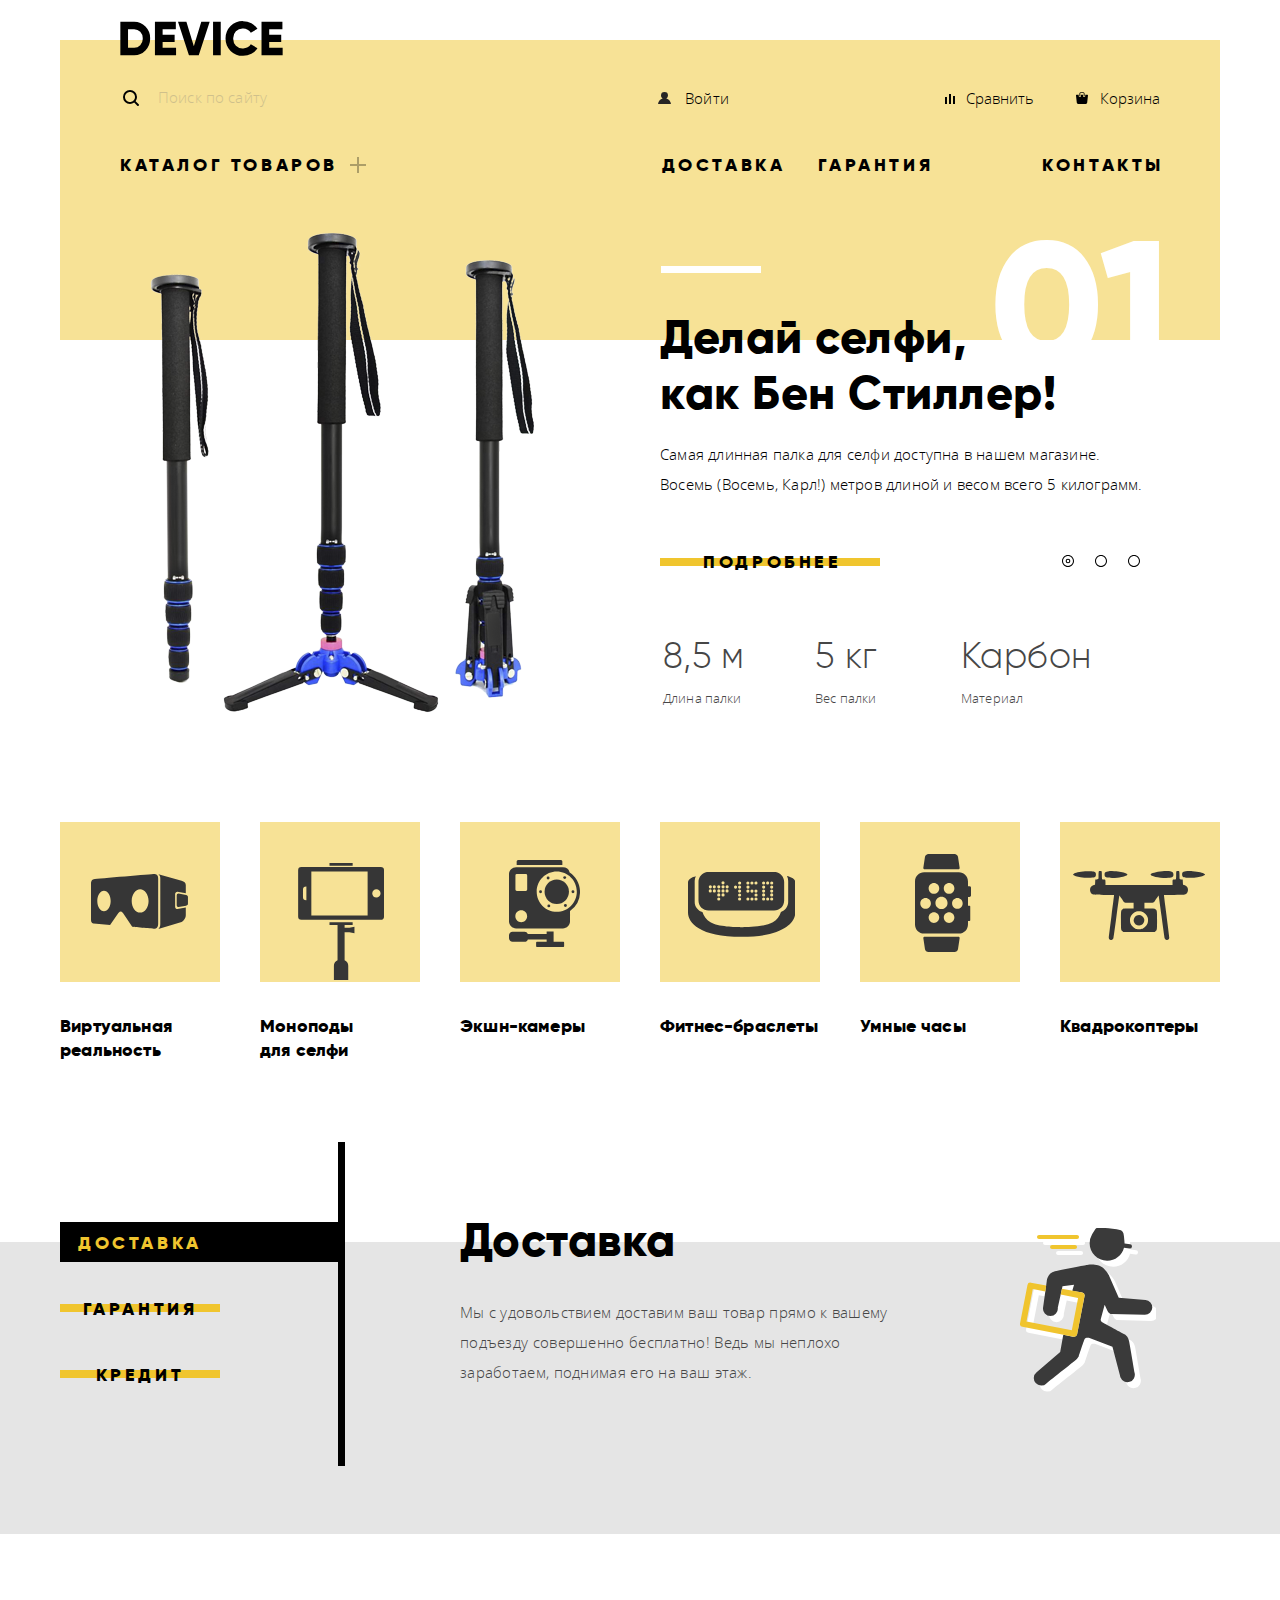
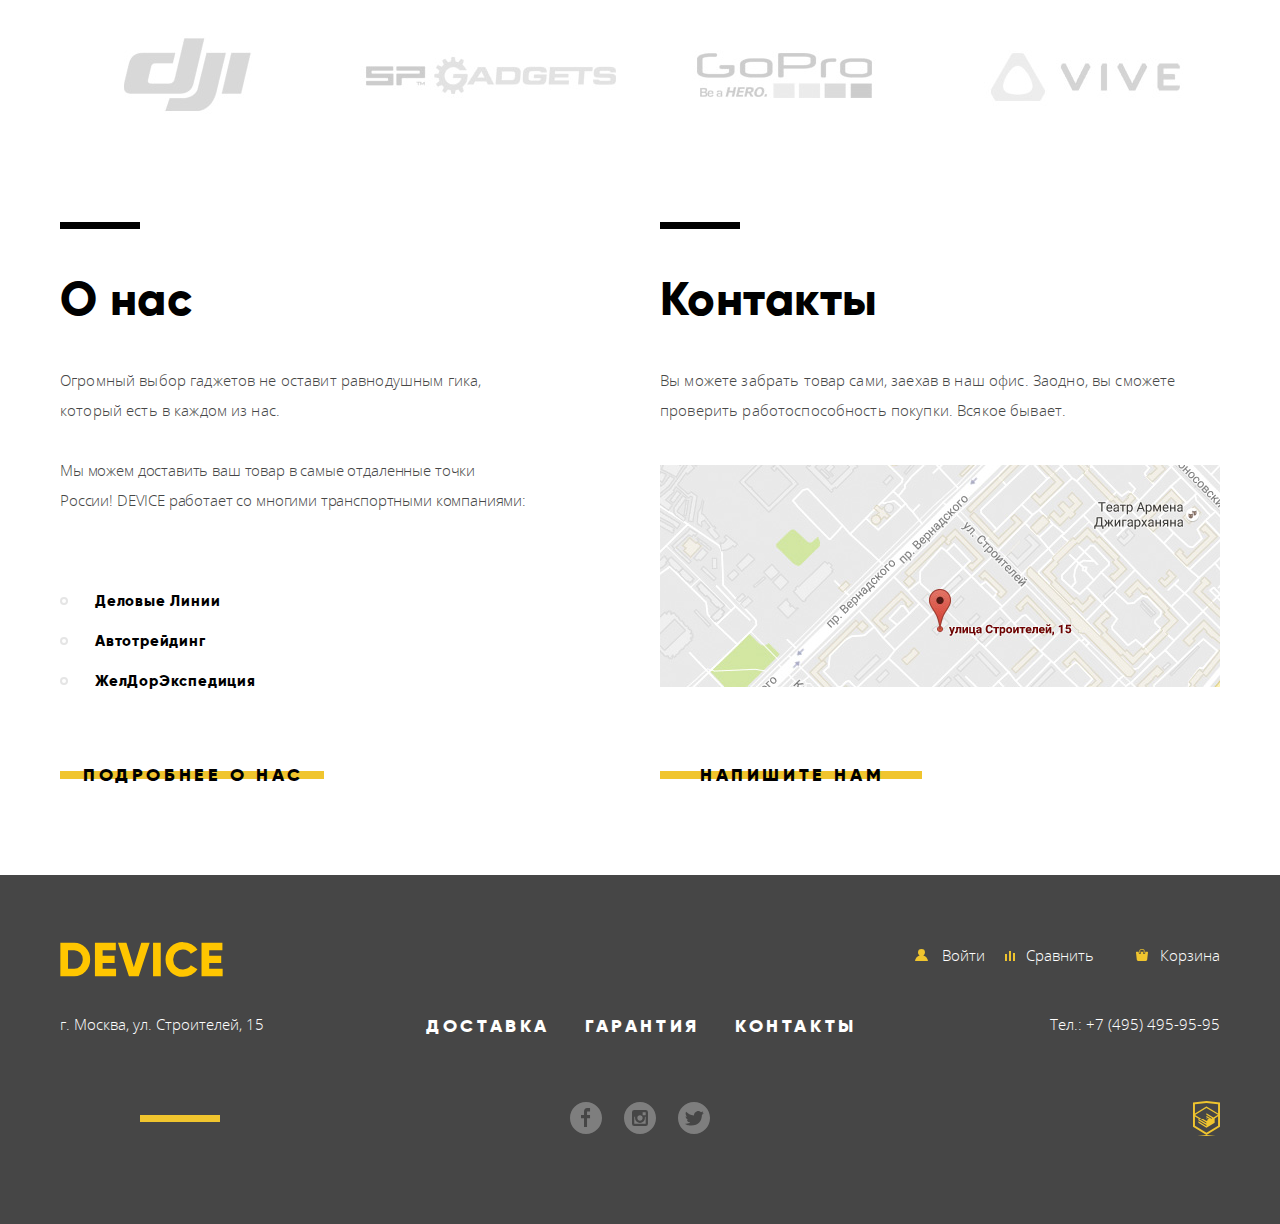
==== commit b007c6e6: "исправлены замечания" ====
--- a/index.html
+++ b/index.html
@@ -215,8 +215,8 @@
       <div class="container benefits">
         <div class="benefit-names">
           <button class="benefit-name selected">Доставка</button>
-          <button class="benefit-name button">Гарантия</button>
-          <button class="benefit-name button">Кредит</button>
+          <button class="benefit-name ">Гарантия</button>
+          <button class="benefit-name ">Кредит</button>
         </div>
         <ul class="reset-list benefit-items">
           <li class="benefit-item selected">
@@ -228,13 +228,13 @@
           <li class="benefit-item">
             <h2 class="section-title">Гарантия</h2>
             <p class="benefit-description">Если из-за возгорания купленного у нас товара у вас сгорит дом — не
-              переживайте, мы выдадим вам новый.
+              переживайте, мы выдадим вам новый.<br>
               Товар, не дом, конечно же.</p>
           </li>
           <li class="benefit-item">
             <h2 class="section-title">Кредит</h2>
             <p class="benefit-description">Залезть в долговую яму стало проще! Кредитные консультанты подберут для вас
-              наиболее выгодные
+              наиболее выгодные <br>
               условия кредита. Выгодные для нашего банка, разумеется.</p>
           </li>
         </ul>
@@ -290,7 +290,9 @@
         <p class="paragraph-text">Вы можете забрать товар сами, заехав в наш офис. Заодно, вы сможете проверить
           работоспособность покупки.
           Всякое бывает.</p>
-        <img class="contacts-map" src="img/map.jpg" alt="ул. Строителей, 15" id="map-link" width="560" height="222">
+        <a href="">
+          <img class="contacts-map" src="img/map.jpg" alt="ул. Строителей, 15" id="map-link" width="560" height="222">
+        </a>
         <a class="button" href="" id="contact-button">Напишите нам</a>
       </section>
     </div>
--- a/css/styles.css
+++ b/css/styles.css
@@ -274,7 +274,7 @@
 
 .footer {
   position: relative;
-  padding-top: 64px;
+  padding-top: 67px;
   padding-bottom: 90px;
   background-color: #464646;
   color: #ffffff;
@@ -287,8 +287,8 @@
 .footer::before {
   content: "";
   position: absolute;
-  left: 239px;
-  bottom: 100px;
+  left: 140px;
+  bottom: 102px;
   width: 80px;
   height: 7px;
   background-color: #f0c52e;
@@ -327,7 +327,7 @@
 }
 
 .footer-links li:first-child {
-  margin-right: 41px;
+  margin-right: 20px;
 }
 
 .nav-footer {
@@ -339,7 +339,7 @@
 }
 
 .nav-footer li:not(:last-child) {
-  margin-right: 33px;
+  margin-right: 35px;
 }
 
 .footer p {
@@ -425,6 +425,7 @@
   line-height: 40px;
   letter-spacing: 3.6px;
   background-color: transparent;
+  color: #000000;
   border: none;
 }
 
@@ -526,7 +527,8 @@
   display: flex;
   flex-wrap: wrap;
   margin-top: 67px;
-  margin-left: 71px;
+  margin-right: -40px;
+  margin-left: 72px;
 }
 
 .catalog-item {
@@ -537,7 +539,7 @@
 
 .catalog-item:not(:last-child),
 .catalog-item:not(:nth-last-child(2)) {
-  margin-bottom: 37px;
+  margin-bottom: 45px;
 }
 
 .catalog-item:last-child,
@@ -561,7 +563,7 @@
   margin: 0;
 }
 
-.catalog-item a:visited {
+.catalog-item a {
   color: #000000;
 }
 
@@ -628,10 +630,11 @@
   flex-wrap: wrap;
   justify-content: center;
   flex-grow: 1;
+  margin-left: 30px;
 }
 
 .pagination-list li {
-  margin-right: 31px;
+  margin-right: 30px;
 }
 
 .pagination-item a {
@@ -656,7 +659,7 @@
 }
 
 .pagination-button {
-  padding-top: 25px;
+  padding-top: 23px;
   padding-right: 39px;
   padding-bottom: 27px;
   padding-left: 30px;
@@ -726,7 +729,6 @@
 }
 
 .filters fieldset {
-  position: relative;
   border: none;
   margin-left: 0;
   padding-top: 0;
@@ -734,8 +736,9 @@
 }
 
 .filters legend {
-  margin-left: -2px;
+  position: relative;
   margin-bottom: 10px;
+  padding-top: 11px;
   font-family: "Gilroy", Arial, sans-serif;
   font-size: 18px;
   font-weight: 800;
@@ -745,15 +748,15 @@
 .filters legend::before {
   content: "";
   position: absolute;
-  top: -12px;
-  left: -2px;
+  top: 0;
+  left: 0;
   width: 201px;
   height: 2px;
   background-color: #000000;
 }
 
 .filter-color {
-  margin-bottom: 27px;
+  margin-bottom: 11px;
 }
 
 .filter-color-list {
@@ -762,7 +765,11 @@
 }
 
 .filter-bluetooth {
-  margin-bottom: 31px;
+  margin-bottom: 24px;
+}
+
+.filter-bluetooth-list {
+  margin-top: 7px;
 }
 
 .filter-input:hover + label::before,
@@ -773,7 +780,7 @@
 .filter-input + label {
   position: relative;
   padding-left: 38px;
-  line-height: 40px;
+  line-height: 41px;
   letter-spacing: 0.14px;
 }
 
@@ -822,31 +829,27 @@
   position: relative;
 }
 
-.filter-input-radio + label::before {
+.filter-input-radio + label::before,
+.filter-input-radio:checked + label::before {
   content: "";
   position: absolute;
-  left: 0;
-  top: 0;
+  left: -2px;
+  top: -3px;
   width: 25px;
   height: 25px;
+  background-repeat: no-repeat;
+}
+
+.filter-input-radio + label::before {
   background-image: url("../img/icons/checkbox/radio-off.svg");
-  background-repeat: no-repeat;
 }
 
 .filter-input-radio:checked + label::before {
-  content: "";
-  position: absolute;
-  left: 0;
-  top: 0;
-  width: 25px;
-  height: 25px;
   background-image: url("../img/icons/checkbox/radio-on.svg");
-  background-repeat: no-repeat;
 }
 
 .filter-price {
-  margin-bottom: 20px;
-  margin-bottom: 60px;
+  margin-bottom: 49px;
 }
 
 .range-filter {
@@ -872,7 +875,7 @@
 
 .range-controls .toggle {
   position: absolute;
-  top: -12px;
+  top: -10px;
   left: 0;
   width: 20px;
   height: 22px;
@@ -900,14 +903,14 @@
 }
 
 .min-label-wrapper {
-  margin-top: 12px;
-  margin-left: 6px;
+  margin-top: 13px;
+  margin-left: 8px;
   opacity: 0.2;
 }
 
 .max-label-wrapper {
-  margin-top: 12px;
-  margin-left: -18px;
+  margin-top: 13px;
+  margin-left: -17px;
   opacity: 0.2;
 }
 
@@ -1061,6 +1064,7 @@
   background-repeat: no-repeat;
   background-position: center;
   background-size: 12px 12px;
+  background-color: transparent;
   border: none;
 }
 
@@ -1098,7 +1102,7 @@
 .group-link::after {
   position: absolute;
   content: "";
-  top: -195px;
+  top: -192px;
   left: 0;
   width: 160px;
   height: 160px;
@@ -1191,23 +1195,30 @@
   flex-direction: column;
   justify-content: center;
   position: relative;
-  width: 285px;
+  min-width: 285px;
   min-height: 150px;
   padding-top: 80px;
   padding-bottom: 46px;
   border-right: 7px solid #000000;
 }
 
-.benefit-name.selected::before {
-  top: 50%;
-  width: 278px;
-  height: 40px;
-  transform: translateY(-50%);
-  background-color: #000000;
-}
-
-.benefit-name.selected {
-  color: #f0c52e;
+.benefit-name {
+  position: relative;
+  z-index: 1;
+  margin-right: 118px;
+  margin-bottom: 25px;
+  padding-top: 9px;
+  padding-bottom: 8px;
+  width: 160px;
+  border: none;
+  background: none;
+  outline: 0;
+  font-family: "Gilroy", Arial, sans-serif;
+  font-size: 18px;
+  font-weight: 800;
+  line-height: 24px;
+  letter-spacing: 3.6px;
+  text-transform: uppercase;
 }
 
 .benefit-name::before {
@@ -1222,23 +1233,20 @@
   background-color: #f0c52e;
 }
 
-.benefit-name {
-  position: relative;
-  z-index: 1;
-  margin-bottom: 25px;
-  padding-top: 8px;
-  padding-bottom: 8px;
-  padding-left: 13px;
-  width: 160px;
-  border: none;
-  background: none;
-
-  font-family: "Gilroy", Arial, sans-serif;
-  font-size: 18px;
-  font-weight: 800;
-  line-height: 24px;
-  letter-spacing: 3.6px;
-  text-transform: uppercase;
+.benefit-name.selected::before,
+.benefit-name:active::before {
+  width: 278px;
+  height: 40px;
+  background-color: #000000;
+}
+
+.benefit-name.selected,
+.benefit-name:active {
+  color: #f0c52e;
+}
+
+.benefit-name:not(.selected):hover {
+  background-color: #f0c52e;
 }
 
 .benefit-items {
@@ -1278,16 +1286,16 @@
 }
 
 .benefit-item:nth-child(2)::before {
-  top: -7px;
-  right: -0px;
+  top: 30px;
+  right: 40px;
   width: 171px;
   height: 194px;
   background-image: url("../img/benefits/warranty.svg");
 }
 
 .benefit-item:nth-child(3)::before {
-  top: -7px;
-  right: -0px;
+  top: 25px;
+  right: 70px;
   width: 156px;
   height: 186px;
   background-image: url("../img/benefits/credit.svg");
@@ -1385,6 +1393,7 @@
 
 .description-list li {
   position: relative;
+  margin-bottom: 3px;
 }
 
 .description-list li::before {
@@ -1400,11 +1409,11 @@
 
 .description-list {
   position: relative;
-  padding-bottom: 59px;
+  padding-bottom: 52px;
   font-family: "Gilroy", Arial, sans-serif;
   font-weight: 800;
   line-height: 37px;
-  padding-left: 37px;
+  padding-left: 35px;
   letter-spacing: 0.8px;
 }
 
@@ -1455,7 +1464,7 @@
 
 .htmlacademy {
   position: absolute;
-  top: 30px;
+  top: 28px;
   right: 0;
   width: 27px;
   height: 35px;
@@ -1500,14 +1509,15 @@
 }
 
 .right-column {
+  overflow: hidden;
   flex-grow: 1;
-  padding-bottom: 58px;
+  padding-bottom: 55px;
   width: 833px;
 }
 
 .sorting-header {
   display: flex;
-  padding-top: 23px;
+  padding-top: 21px;
   padding-left: 74px;
   padding-bottom: 15px;
   background-color: #ebebeb;
@@ -1538,7 +1548,7 @@
 }
 
 .sorting-options-item:not(:last-child) {
-  margin-right: 30px;
+  margin-right: 32px;
   line-height: 18px;
 }
 
@@ -1554,7 +1564,7 @@
 }
 
 .sorting-direction-item {
-  margin-left: 20px;
+  margin-left: 19px;
 }
 
 .filters-column {
@@ -1562,8 +1572,8 @@
   flex-direction: column;
   width: 327px;
   margin-left: auto;
-  padding-top: 23px;
-  padding-left: 57px;
+  padding-top: 21px;
+  padding-left: 60px;
   padding-right: 69px;
 }
 
@@ -1573,7 +1583,7 @@
 }
 
 .filters {
-  margin-top: 56px;
+  margin-top: 47px;
 }
 
 .modal {
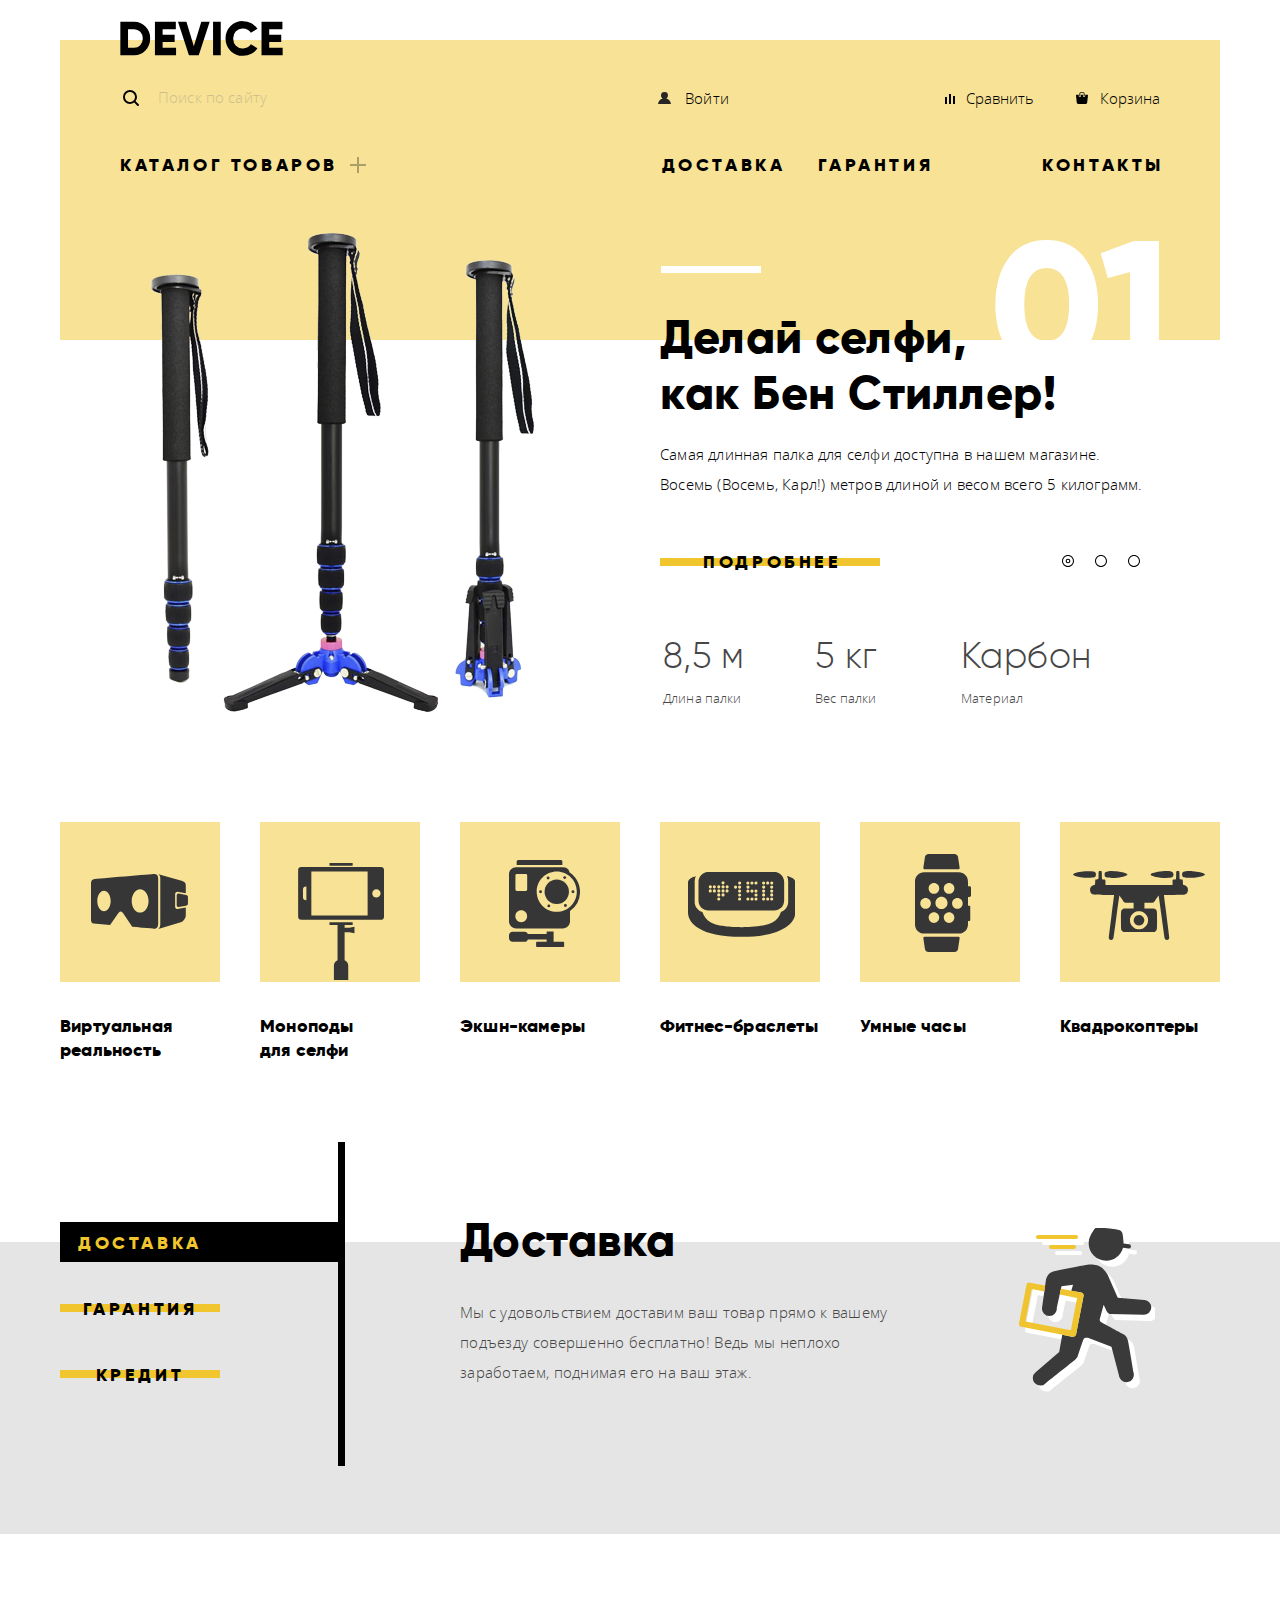
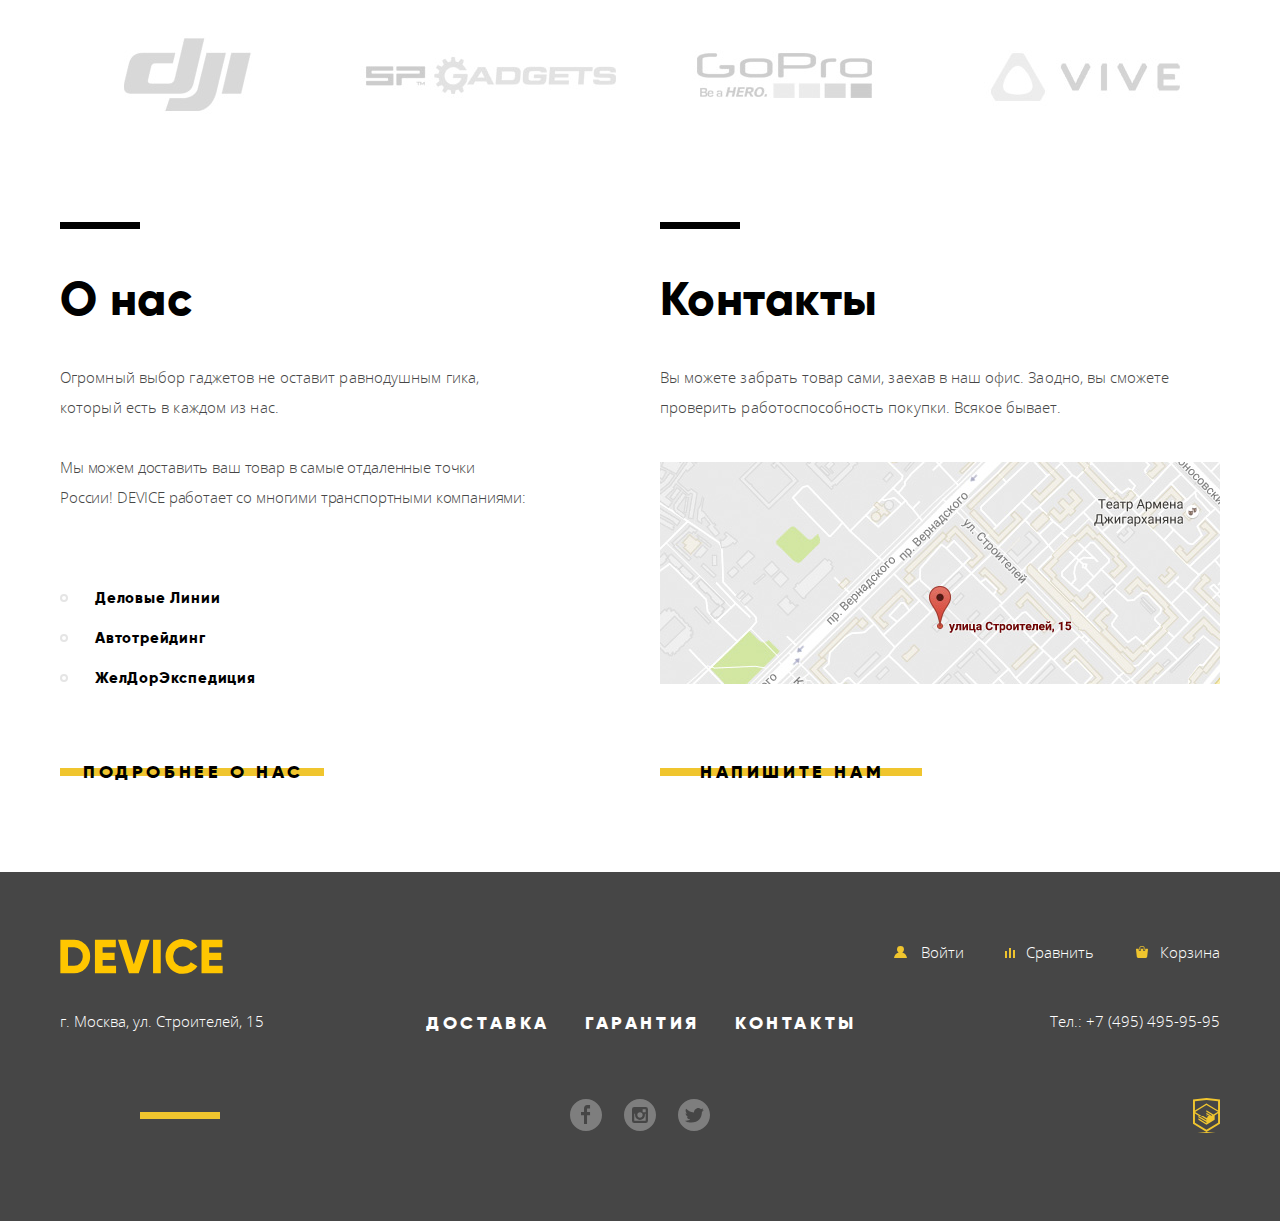
==== commit b1a0356a: "исправлены ошибки" ====
--- a/index.html
+++ b/index.html
@@ -111,7 +111,7 @@
         <li class="promo-slider-item selected">
           <div class="promo-slider-content">
             <p class="promo-slider-title">Делай селфи, <br> как Бен Стиллер!</p>
-            <p class="promo-slider-description">Самая длинная палка для селфи доступна в нашем магазине.<br>
+            <p class="promo-slider-description">Самая длинная палка для селфи доступна в нашем магазине.
               Восемь (Восемь, Карл!) метров длиной и весом всего 5 килограмм.</p>
             <a href="" class="button">Подробнее</a>
             <table class="promo-table">
@@ -221,8 +221,8 @@
         <ul class="reset-list benefit-items">
           <li class="benefit-item selected">
             <h2 class="section-title">Доставка</h2>
-            <p class="benefit-description">Мы с удовольствием доставим ваш товар прямо к вашему <br> подъезду совершенно
-              бесплатно! Ведь мы неплохо <br>
+            <p class="benefit-description">Мы с удовольствием доставим ваш товар прямо к вашему подъезду совершенно
+              бесплатно! Ведь мы неплохо
               заработаем, поднимая его на ваш этаж.</p>
           </li>
           <li class="benefit-item">
@@ -234,8 +234,8 @@
           <li class="benefit-item">
             <h2 class="section-title">Кредит</h2>
             <p class="benefit-description">Залезть в долговую яму стало проще! Кредитные консультанты подберут для вас
-              наиболее выгодные <br>
-              условия кредита. Выгодные для нашего банка, разумеется.</p>
+              наиболее выгодные
+              условия&nbsp;кредита. Выгодные для нашего банка, разумеется.</p>
           </li>
         </ul>
       </div>
@@ -270,10 +270,9 @@
     <div class="container index-columns">
       <section class="about">
         <h2 class="section-title">О нас</h2>
-        <p class="paragraph-text">Огромный выбор гаджетов не оставит равнодушным гика, <br> который есть в каждом из
+        <p class="paragraph-text">Огромный выбор гаджетов не оставит равнодушным гика, который есть в каждом из
           нас.</p>
         <p class="paragraph-text description-list-text-before">Мы можем доставить ваш товар в самые отдаленные точки
-          <br>
           России! DEVICE работает со
           многими транспортными
           компаниями:</p>
--- a/css/styles.css
+++ b/css/styles.css
@@ -327,6 +327,10 @@
 }
 
 .footer-links li:first-child {
+  margin-right: 41px;
+}
+
+.inner-page .footer-links li:first-child {
   margin-right: 20px;
 }
 
@@ -521,6 +525,10 @@
   font-weight: 800;
   line-height: 24px;
   letter-spacing: 0.18px;
+}
+
+.catalog-item:nth-child(2n) .catalog-card-title{
+  width: 230px;
 }
 
 .catalog-card-list {
@@ -1279,7 +1287,7 @@
 
 .benefit-item:nth-child(1)::before {
   top: 51px;
-  right: 30px;
+  right: 65px;
   width: 136px;
   height: 164px;
   background-image: url("../img/benefits/delivery.svg");
@@ -1379,10 +1387,15 @@
 }
 
 .paragraph-text {
-  padding-top: 3px;
+  width: 470px;
   line-height: 30px;
   color: #464646;
-  letter-spacing: 0.14px;
+  letter-spacing: 0.1px;
+}
+
+.contacts .paragraph-text {
+  width: 510px;
+  letter-spacing: 0.05px;
 }
 
 .description-list-text-before {
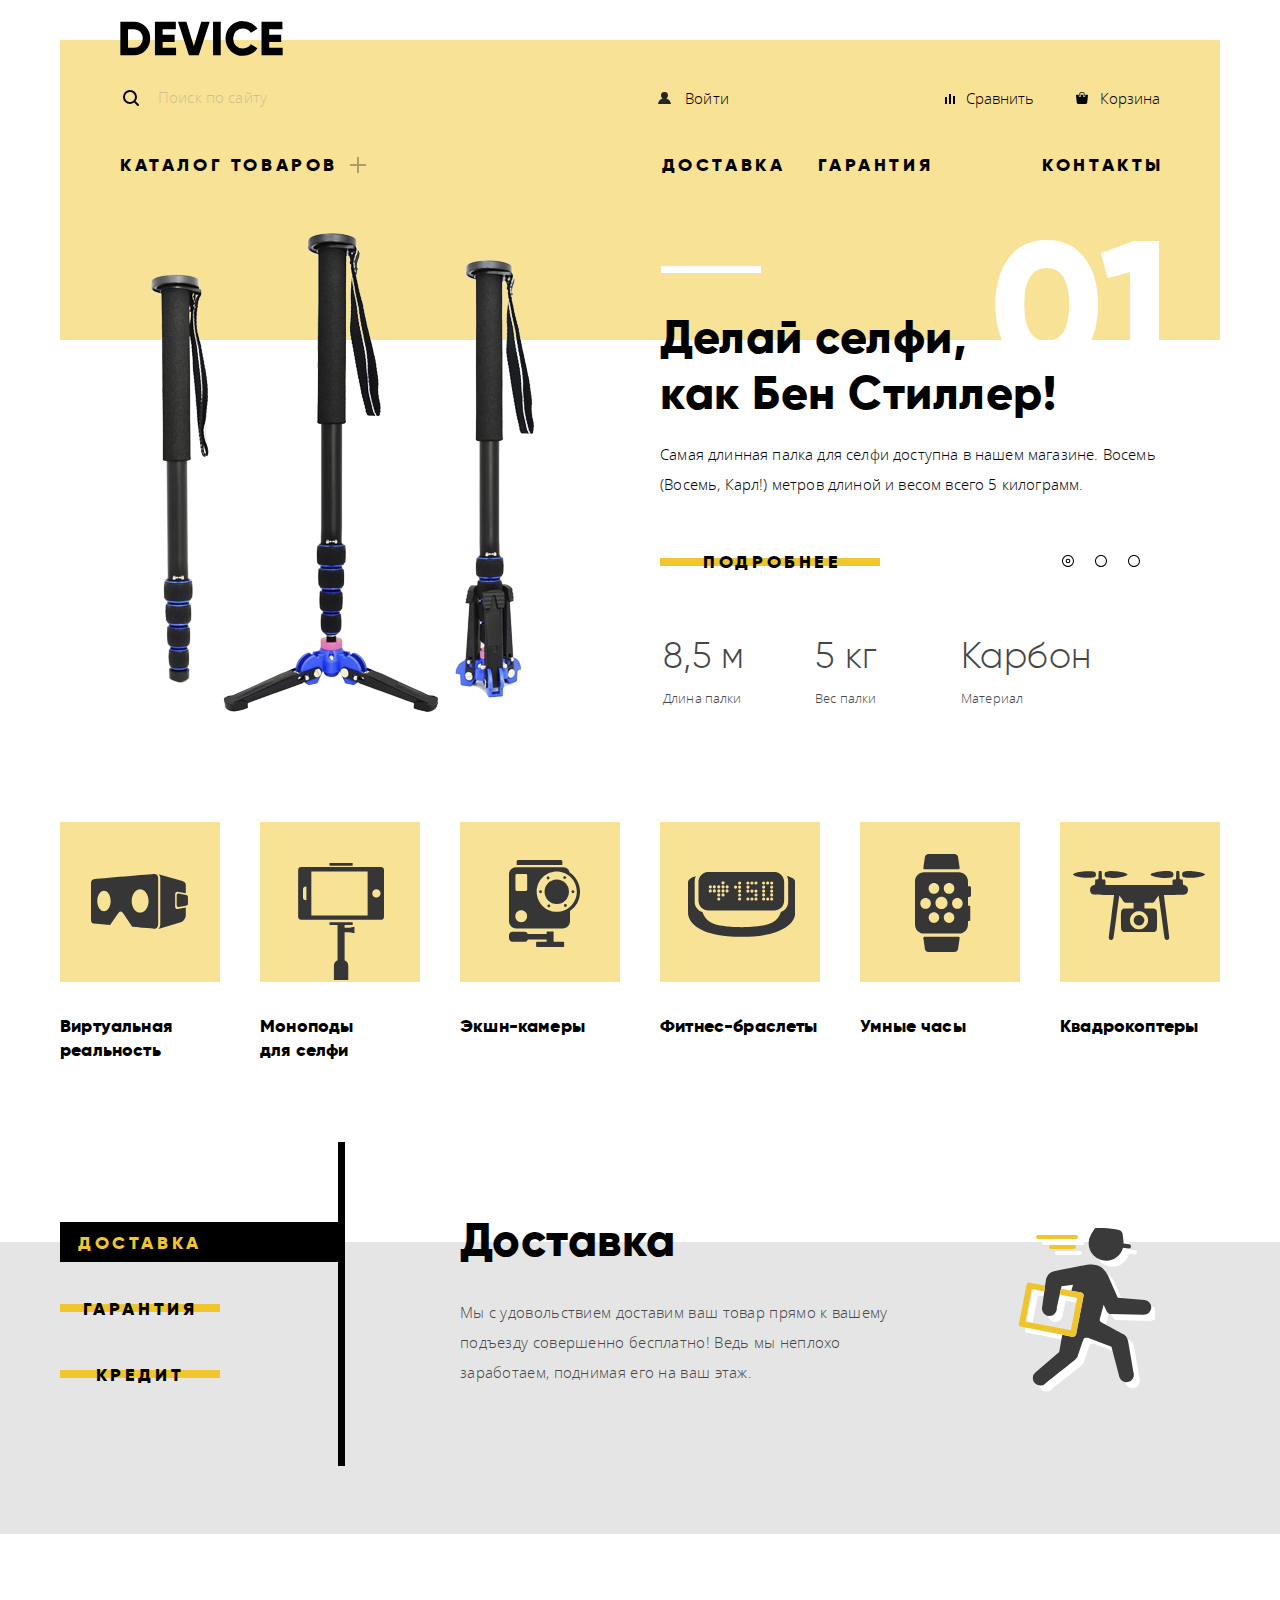
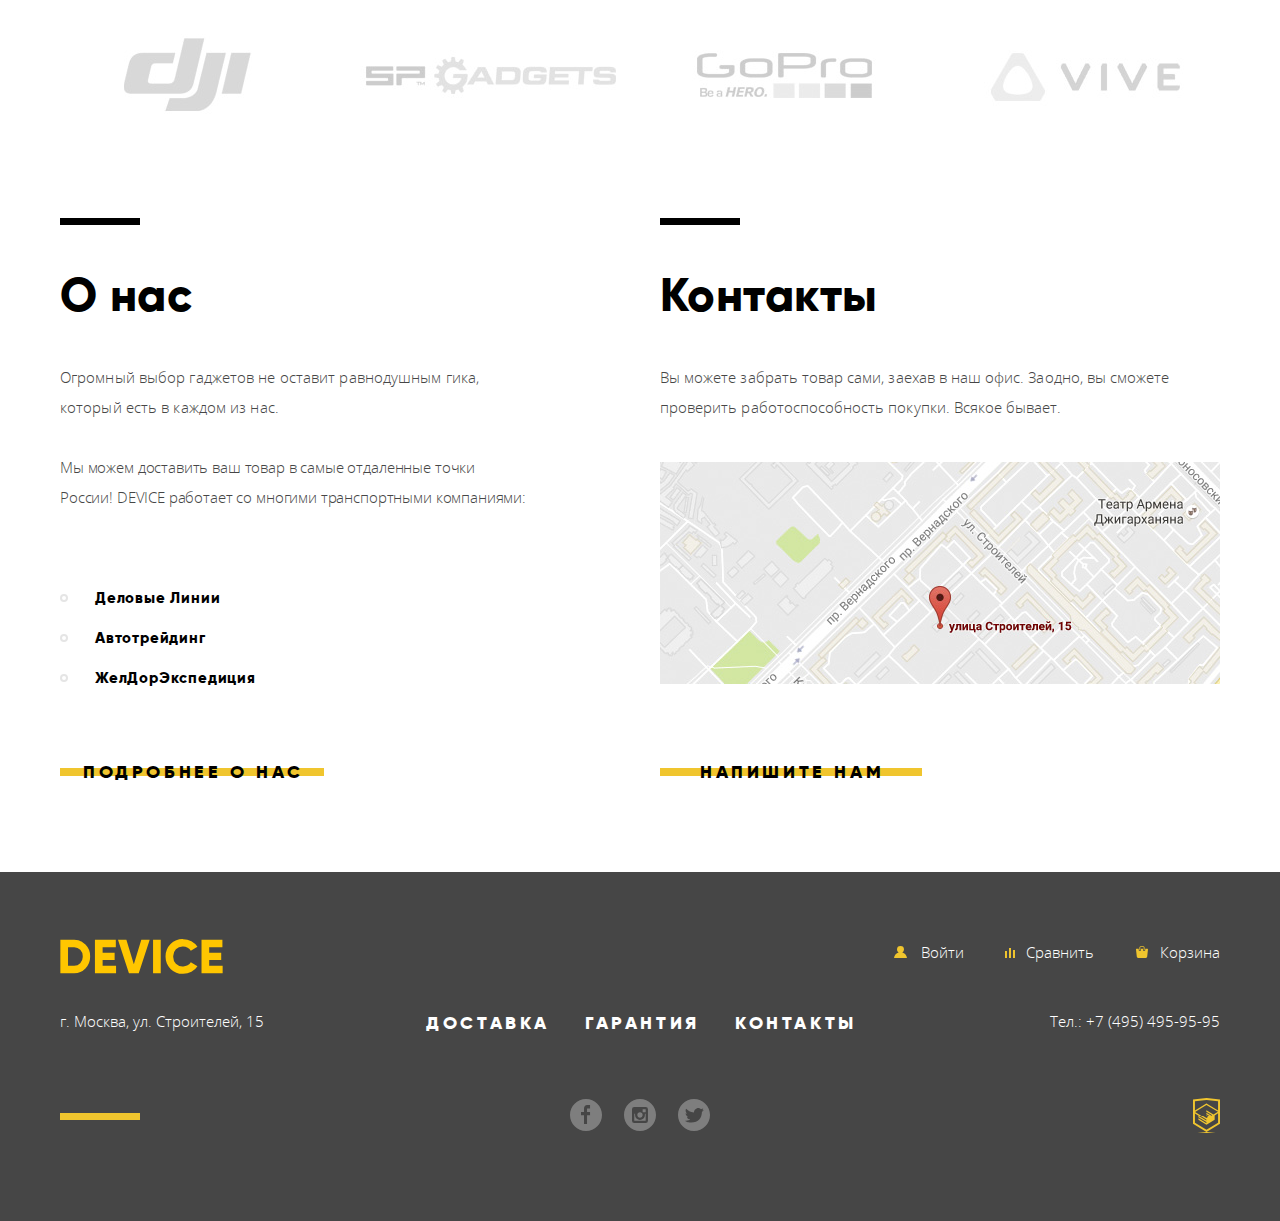
==== commit 049f0329: "минифицировнные файлы" ====
--- a/index.html
+++ b/index.html
@@ -5,7 +5,7 @@
   <meta charset="utf-8">
   <title>HTML Academy: Девайс</title>
   <link rel="stylesheet" href="css/normalize.css">
-  <link rel="stylesheet" href="css/styles.css">
+  <link rel="stylesheet" href="css/style-min.css">
 </head>
 
 <body>
@@ -399,7 +399,7 @@
     <button type="button" class="close-button" id="map-close-button" aria-label="Закрыть"></button>
   </section>
 
-  <script src="js/scripts.js"></script>
+  <script src="js/scripts-min.js"></script>
 </body>
 
 </html>--- a/css/style-min.css
+++ b/css/style-min.css
@@ -0,0 +1 @@
+.visually-hidden{position:absolute;width:1px;height:1px;margin:-1px;border:0;padding:0;clip:rect(0 0 0 0);overflow:hidden}@font-face{font-family:"Gilroy";font-style:normal;font-weight:800;src:local("Gilroy-ExtraBold"),url(../fonts/gilroyextrabold.woff2) format("woff2"),url(../fonts/gilroyextrabold.woff) format("woff")}@font-face{font-family:"Gilroy";font-style:normal;font-weight:300;src:local("Gilroy-Light"),url(../fonts/gilroylight.woff2) format("woff2"),url(../fonts/gilroylight.woff) format("woff")}@font-face{font-family:"Open Sans";font-style:normal;font-weight:300;src:local("OpenSans-Light"),url(../fonts/opensanslight.woff2) format("woff2"),url(../fonts/opensanslight.woff) format("woff")}html{box-sizing:border-box}*,::after,::before{box-sizing:inherit}.reset-list,body{padding:0;margin:0}body{font-family:"Open Sans",Arial,sans-serif;font-weight:300;font-size:15px;color:#000}a{text-decoration:none}img{max-width:100%}.container{position:relative;width:1160px;margin:0 auto}.reset-list{list-style:none}.header{padding:21px 60px 0;background-image:linear-gradient(to bottom,#fff 40px,#f7e296 40px)}.navigation,.user-menu{display:flex;flex-direction:row;flex-wrap:wrap;justify-content:space-between;padding-top:31px}.navigation{padding-top:20px;padding-bottom:51px}.navigation .nav-item:nth-child(1){margin-right:auto}.navigation .nav-item:nth-child(2){margin-right:33px}.navigation .nav-item:last-child{margin-left:40px;margin-right:-4px}.user-menu-items{display:flex;flex-direction:row;justify-content:space-between;flex-grow:1}.catalog-item p,.footer p,.user-menu-items p{margin:0}.user-menu-items .link-header:not(:last-child){margin-right:30px}.header-login-panel{display:flex;min-width:287px;letter-spacing:.15px}.header-login-panel li:not(:last-child){margin-right:22px}.nav-item{text-transform:uppercase;font-family:"Gilroy",Arial,sans-serif;font-size:18px;font-weight:800;letter-spacing:3.6px}.logo:hover{opacity:.6}.logo:active{opacity:.3}.nav-catalog-link{padding-right:28px;background-image:url(../img/icons/plus.svg);background-repeat:no-repeat;background-position:right;background-size:16px 16px}.nav-item-catalog{position:relative;flex-grow:1}.navigation .nav-item:nth-child(3){margin-right:69px}.catalog-menu{display:none;position:absolute;flex-wrap:wrap;justify-content:flex-start;top:100%;left:-60px;z-index:2;padding-top:36px;padding-left:60px;padding-bottom:25px;width:1160px;background-color:#f7e296}.catalog-menu-column:not(:last-child){margin-right:58px}.catalog-menu-column li{margin-bottom:18px}.nav-item-catalog:hover .catalog-menu{display:flex}.search-form{position:relative;display:flex;bottom:15px;margin-right:98px;width:440px;height:45px}.search-form::before{position:absolute;content:"";top:15px;left:3px;width:16px;height:16px;background-image:url(../img/icons/search.svg);background-repeat:no-repeat;background-position:0 0}.search{-webkit-appearance:none;position:relative;outline:0;flex-grow:1;padding-left:38px;box-shadow:none;background-color:transparent;letter-spacing:.15px;border:0}.search:focus{border-bottom:2px solid #000;color:#000}.search::placeholder{opacity:.3}.search:hover::placeholder{opacity:.6}.search-button{visibility:hidden;padding:9px 19px;border:2px solid #000;background-color:transparent}.search:focus+.search-button{visibility:visible}.search:focus+.search-button:hover{background-color:#000;color:#fff}.search-button:active{visibility:visible;background-color:#000;color:rgba(255,255,255,.3)}.footer{position:relative;padding-top:67px;padding-bottom:90px;background-color:#464646;color:#fff}.inner-page .footer{padding-top:65px}.footer .container::before{content:"";position:absolute;left:0;bottom:11px;width:80px;height:7px;background-color:#f0c52e}.footer-row{display:flex;justify-content:space-between;margin-bottom:36px}.footer-bottom-row{position:relative;padding-top:29px}.social-footer{display:flex;flex-wrap:wrap;justify-content:center}.social-item:not(:last-child){margin-right:22px}.footer-links{display:flex;justify-content:flex-end;flex-wrap:wrap;padding-top:5px}.footer-links li:not(:last-child){margin-right:42px}.footer-links li:first-child{margin-right:41px}.inner-page .footer-links li:first-child{margin-right:20px}.nav-footer{display:flex;justify-content:center;flex-wrap:wrap;margin-right:31px;letter-spacing:3.6px}.nav-footer li:not(:last-child){margin-right:35px}.nav-footer a{font-family:"Gilroy",Arial,sans-serif;font-size:18px;font-weight:800;text-transform:uppercase;letter-spacing:3.6px}.link-footer,.link-footer:visited{color:#fff}.link-footer:hover{opacity:.6}.link-footer:active{opacity:.3}.main{position:relative}.page-title,.section-title{font-family:"Gilroy",Arial,sans-serif;font-weight:800;font-size:47px;line-height:48px;letter-spacing:.47px}.page-title{margin-top:39px;margin-bottom:23px;padding-left:60px}.section-title{margin-bottom:43px}.index-columns{display:flex;flex-direction:row;justify-content:space-between;margin-top:100px;margin-bottom:80px}.link-header,.link-header:visited{color:#000}.link-header:hover{opacity:.6}.link-header:active{opacity:.3}.button{position:relative;width:100%;padding:0 10px 0 15px;text-align:center;text-transform:uppercase;font-family:"Gilroy",Arial,sans-serif;font-size:18px;font-weight:800;line-height:40px;letter-spacing:3.6px;background-color:transparent;border:0}.button::before{position:absolute;top:50%;left:0;content:"";z-index:-1;height:8px;width:100%;transform:translateY(-50%)}.button,.button a,.button:visited,.catalog-item a{color:#000}.button::before,.button:active,.button:hover{background-color:#f0c52e}.button:active{color:rgba(0,0,0,.3)}.catalog-item-actions .button,.filters .button{z-index:2;color:#000}.filters .button:not(:hover){background-color:#ebebeb}.promo-slider-item .button{width:220px;margin-bottom:47px}.contacts .button{padding:10px 38px 10px 40px;width:260px}.about .button{padding:10px 20px 10px 23px}.communication-modal .button,.inner-page .button{z-index:1;width:200px}.about .button::before,.about .button:hover::before,.contacts .button::before,.contacts .button:hover::before{left:0}.catalog-main{font-size:14px}.catalog-card-title,.catalog-column-title{font-family:"Gilroy",Arial,sans-serif;font-weight:800;line-height:24px}.catalog-column-title{margin:0;font-size:16px;text-transform:uppercase;letter-spacing:3.4px}.catalog-card-title{font-size:18px;letter-spacing:.18px}.catalog-item:nth-child(2n) .catalog-card-title{width:230px}.catalog-card-list{display:flex;flex-wrap:wrap;margin-top:67px;margin-right:-40px;margin-left:72px}.catalog-item{position:relative;margin-right:40px;width:360px}.catalog-item:not(:last-child),.catalog-item:not(:nth-last-child(2)){margin-bottom:45px}.catalog-item:last-child,.catalog-item:nth-last-child(2){margin-bottom:37px}.catalog-card-header{display:flex;justify-content:space-between;margin-left:1px;margin-top:30px}.catalog-card-title,.catalog-item-price{margin:0}.catalog-item-price{font-family:"Gilroy",Arial,sans-serif;font-size:16px;line-height:24px;letter-spacing:.2px;color:#464646}.catalog-item .catalog-item-actions{display:none;flex-direction:column;justify-content:flex-start;align-items:center;position:absolute;top:0;left:0;padding:184px 0;width:360px;height:380px;background-color:rgba(238,238,238,.7)}.catalog-item:hover .catalog-item-actions{display:flex}.catalog-item-action{margin-bottom:20px}.add-to-compare{font-size:13px;line-height:20px;letter-spacing:.13px;color:#000;opacity:.5}.add-to-compare:hover{opacity:1}.add-to-compare:active{opacity:.2}.pagination{display:flex;align-items:center;margin-bottom:20px;margin-left:73px;width:759px;background:#ebebeb}.pagination-list{display:flex;flex-wrap:wrap;justify-content:center;flex-grow:1;margin-left:30px}.pagination-list li{margin-right:30px}.pagination-button,.pagination-item a{text-transform:uppercase;font-family:"Gilroy",Arial,sans-serif;font-size:16px;font-weight:800;letter-spacing:3.2px}.pagination-item:hover a{color:rgba(0,0,0,.6)}.pagination-button{padding:23px 39px 27px 30px;width:136px;height:70px;line-height:24px;color:#000}.pagination-button:visited,.pagination-item:active a,.pagination-list .selected{color:#000}.pagination-button:hover{background-color:#d9d9d9}.pagination-button:active{background-color:#d9d9d9;color:rgba(0,0,0,.3)}.breadcrumbs-list{display:flex;flex-wrap:wrap;margin-bottom:47px;padding-left:60px}.breadcrumbs-list a,.pagination-item a{color:rgba(0,0,0,.3)}.breadcrumbs-list a:not(.disabled):hover{color:rgba(0,0,0,.6)}.breadcrumbs-list a:not(.disabled):active{color:rgba(0,0,0,.1)}.breadcrumbs-list .disabled{cursor:default}.breadcrumbs-item{position:relative;padding-right:37px;line-height:24px;letter-spacing:.14px}.breadcrumbs-item:not(:last-child)::after{content:"";position:absolute;top:9px;right:19px;width:4px;height:7px;background-image:url(../img/icons/nav-arrow.svg);background-repeat:no-repeat}.filters fieldset{border:0;margin-left:0;padding-top:0;padding-left:0}.filters legend{position:relative;margin-bottom:10px;padding-top:11px;font-family:"Gilroy",Arial,sans-serif;font-size:18px;font-weight:800;line-height:24px}.filters legend::before{content:"";position:absolute;top:0;left:0;width:201px;height:2px;background-color:#000}.filter-color{margin-bottom:11px}.filter-color-list{padding-top:5px;padding-bottom:10px}.filter-bluetooth{margin-bottom:24px}.filter-bluetooth-list{margin-top:7px}.filter-input:focus+label::before,.filter-input:hover+label::before{opacity:.6}.filter-input+label{position:relative;padding-left:38px;line-height:41px;letter-spacing:.14px}.filter-input-checkbox+label::before{content:"";position:absolute;top:0;left:0;width:23px;height:23px;background-image:url(../img/icons/checkbox/checkbox-off.svg);background-repeat:no-repeat}.filter-input-checkbox:checked+label::before{content:"";position:absolute;top:0;left:0;width:27px;height:23px;background-image:url(../img/icons/checkbox/checkbox-on.svg);background-repeat:no-repeat}.filter-input-checkbox+label:hover::before,.filter-input-checkbox:checked:hover+label::before,.filter-input-checkbox:hover+label::before{opacity:.6}.filter-input-checkbox:active+label::before,.filter-input-checkbox:checked:active+label::before{opacity:1}.filter-input-checkbox:disabled+label::before{opacity:.25}.filter-input-checkbox:disabled+label{color:#e6e6e6}.filter-input-radio+label{position:relative}.filter-input-radio+label::before,.filter-input-radio:checked+label::before{content:"";position:absolute;left:-2px;top:-3px;width:25px;height:25px;background-repeat:no-repeat}.filter-input-radio+label::before{background-image:url(../img/icons/checkbox/radio-off.svg)}.filter-input-radio:checked+label::before{background-image:url(../img/icons/checkbox/radio-on.svg)}.filter-price{margin-bottom:49px}.range-filter{position:relative;width:196px;margin-top:25px}.range-controls{padding-bottom:10px}.range-controls .scale{height:2px;background:#dbdbdb}.range-controls .bar{width:56%;height:2px;background:#91c92f}.range-controls .toggle{position:absolute;top:-10px;left:0;width:20px;height:22px;border:0;background-color:#ebebeb;background-image:url(../img/icons/filter-button.svg);background-repeat:no-repeat;cursor:pointer}.toggle:active{transform:scale(1.1)}.max-price-control,.min-price-control{position:absolute;top:1px;left:-8px}.max-price-control{left:55%}.max-label-wrapper,.min-label-wrapper{margin-top:13px;margin-left:8px;opacity:.2}.max-label-wrapper{margin-left:-17px}.price-controls input{width:40px;background-color:#ebebeb;border:0}.promo-slider-list{position:relative;display:flex;flex-direction:row;justify-content:space-around;margin-bottom:50px}.promo-slider:before{content:"";position:absolute;width:1160px;height:113px;z-index:-1;background-color:#f7e296}.promo-slider:after{content:"";position:absolute;z-index:-1;top:39px;right:459px;width:100px;border-top:7px solid #fff}.promo-slider{position:relative}.promo-slider-item{display:none;flex-direction:row;width:100%;position:relative}.promo-slider-item.selected{display:flex}.promo-slider-content{display:flex;flex-direction:column;padding-left:63px;margin:0 auto;width:560px}.promo-slider-content::after{position:absolute;top:-24px;right:48px;font-family:"Gilroy",Arial,sans-serif;font-weight:800;font-size:180px;color:#fff}.promo-slider-item:nth-child(1) .promo-slider-content::after{content:"01"}.promo-slider-item:nth-child(2) .promo-slider-content::after{content:"02"}.promo-slider-item:nth-child(3) .promo-slider-content::after{content:"03"}.promo-slider-title{z-index:1;margin-bottom:0;padding-top:35px;font-family:"Gilroy",Arial,sans-serif;font-weight:800;font-size:47px;line-height:56px;letter-spacing:.5px}.promo-slider-img{order:-1;margin-top:2px;margin-left:90px}.slider-quadrocopter .promo-slider-img{margin-left:5px}.slider-quadrocopter .promo-slider-content{margin:0;padding-left:42px}.promo-slider-description{margin-top:18px;margin-bottom:43px;line-height:30px;letter-spacing:.17px}.promo-top-row{font-family:"Gilroy",Arial,sans-serif;font-size:36px;line-height:48px;letter-spacing:.36px}.promo-bottom-row{height:30px;font-size:13px;line-height:20px;letter-spacing:.13px}.promo-cell{width:270px;color:#464646}.promo-control-list{position:absolute;top:325px;right:80px;display:flex;justify-content:flex-end;margin:0;padding:0;list-style-type:none}.promo-control-button{width:12px;height:12px;background-image:url(../img/slider/slider-button-empty.svg);background-repeat:no-repeat;background-position:center;background-size:12px 12px;background-color:transparent;border:0}.promo-control-item:not(:last-child){margin-right:21px}.promo-control-button.checked{background-image:url(../img/slider/slider-button.svg)}.groups{padding-top:56px}.group-list{display:flex;flex-wrap:wrap;justify-content:space-between}.group-item{position:relative;margin-top:193px;width:160px;font-family:"Gilroy",Arial,sans-serif;font-weight:800;font-size:18px;line-height:24px;letter-spacing:.17px}.group-link::after,.group-link::before{position:absolute;content:"";top:-192px;left:0;width:160px;height:160px;background-repeat:no-repeat}.group-link::before{background-color:#f0c52e;opacity:.5;z-index:-1}.group-link,.group-link:hover,.group-link:visited{color:#000}.group-link:active{color:rgba(0,0,0,.3)}.group-link:hover::before{opacity:1}.group-link:active.group-link::after{opacity:.3}.group-link.virtual::after{background-image:url(../img/groups/popular-1.svg);background-position:31px 52px}.group-link.monopod::after{background-image:url(../img/groups/popular-2.svg);background-position:38px 41px}.group-link.action::after{background-image:url(../img/groups/popular-3.svg);background-position:49px 38px}.group-link.finess::after{background-image:url(../img/groups/popular-4.svg);background-position:28px 50px}.group-link.watch::after{background-image:url(../img/groups/popular-5.svg);background-position:55px 32px}.group-link.quadrocopter::after{background-image:url(../img/groups/popular-6.svg);background-position:13px 49px}.benefits-wrapper{position:relative;background-color:#e5e5e5;margin-top:80px;margin-bottom:94px;background-image:linear-gradient(to bottom,#fff 100px,#e5e5e5 40px)}.benefit-name::before,.benefits-wrapper::after{position:absolute;content:"";height:68px;width:100%;background-color:#e5e5e5}.benefits{display:flex;min-height:288px}.benefit-names{display:flex;flex-direction:column;justify-content:center;position:relative;min-width:285px;min-height:150px;padding-top:80px;padding-bottom:46px;border-right:7px solid #000}.benefit-name{position:relative;z-index:1;margin-right:118px;margin-bottom:25px;padding-top:9px;padding-bottom:8px;width:160px;border:0;background:0 0;outline:0;font-family:"Gilroy",Arial,sans-serif;font-size:18px;font-weight:800;line-height:24px;letter-spacing:3.6px;text-transform:uppercase}.benefit-name::before{top:50%;left:0;transform:translateY(-50%);z-index:-1;height:8px;width:160px;background-color:#f0c52e}.benefit-name.selected::before,.benefit-name:active::before{width:278px;height:40px;background-color:#000}.benefit-name.selected,.benefit-name:active{color:#f0c52e}.benefit-name:not(.selected):not(:active):hover{background-color:#f0c52e}.benefit-items{margin-left:115px;padding-top:35px}.benefit-items .section-title{margin-bottom:33px}.benefit-item{display:none;position:relative;padding-right:298px}.benefit-item.selected{display:inline-block}.benefit-item::before{position:absolute;content:"";width:200px;height:200px;background-repeat:no-repeat;background-position:center}.benefit-item:nth-child(1)::before{top:51px;right:65px;width:136px;height:164px;background-image:url(../img/benefits/delivery.svg)}.benefit-item:nth-child(2)::before{top:30px;right:40px;width:171px;height:194px;background-image:url(../img/benefits/warranty.svg)}.benefit-item:nth-child(3)::before{top:25px;right:70px;width:156px;height:186px;background-image:url(../img/benefits/credit.svg)}.benefit-description{line-height:30px;letter-spacing:.3px;color:#464646}.partners{margin-top:160px;margin-bottom:50px}.partners-list{display:flex;justify-content:space-around}.partners-item{position:relative;margin-right:40px;width:260px;height:100px}.partners-item:hover::before{position:absolute;content:"";top:0;width:260px;height:100px}.partners-item:nth-child(1):hover::before{background-image:url(../img/partners/logo-1-colored.jpg)}.partners-item:nth-child(2):hover::before{background-image:url(../img/partners/logo-2-colored.jpg)}.partners-item:nth-child(3):hover::before{background-image:url(../img/partners/logo-3-colored.jpg)}.partners-item:nth-child(4):hover::before{background-image:url(../img/partners/logo-4-colored.jpg)}.partners-item:last-child{margin-right:0}.about,.contacts{position:relative;padding-top:6px;width:50%}.about::before,.contacts:before{content:"";position:absolute;top:-8px;left:0;width:80px;height:7px;background-color:#000}.contacts{margin-left:40px}.contacts-map{margin-top:25px;margin-bottom:65px}.paragraph-text{width:470px;line-height:30px;color:#464646;letter-spacing:.1px}.contacts .paragraph-text{width:510px;letter-spacing:.05px}.description-list-text-before{padding-top:15px;padding-bottom:53px;letter-spacing:-.15px}.description-list li{position:relative;margin-bottom:3px}.description-list li::before{content:"";position:absolute;top:14px;left:-35px;width:8px;height:8px;border:2px solid #e5e5e5;border-radius:50%}.description-list{position:relative;padding-bottom:52px;font-family:"Gilroy",Arial,sans-serif;font-weight:800;line-height:37px;padding-left:35px;letter-spacing:.8px}.enter{padding-left:10px}.compare{padding-left:7px}.cart{padding-left:8px}.exit{opacity:.3}.social-link{display:block;width:32px;height:32px;background-repeat:no-repeat;background-position:center;opacity:.3}.social-link:hover{opacity:1}.social-link:active{opacity:.1}.facebook{background-image:url(../img/icons/social/fb.svg)}.instagram{background-image:url(../img/icons/social/instagram.svg)}.twitter{background-image:url(../img/icons/social/twitter.svg)}.htmlacademy{position:absolute;top:28px;right:0;width:27px;height:35px;background-image:url(../img/icons/logo-htmlacademy-yellow.svg)}.htmlacademy:hover,.sorting-direction-item:hover svg,.sorting-options-item:hover a{opacity:.6}.htmlacademy:active{opacity:.3}.new-back::before{content:"new";position:absolute;z-index:1;top:29px;right:26px;width:60px;height:60px;padding:15px 13px;border:2px solid rgba(0,0,0,.3);border-radius:50%;text-transform:uppercase;font-family:"Gilroy",Arial,sans-serif;font-weight:800;line-height:24px;letter-spacing:.7px;opacity:.2}.catalog-row{display:flex}.left-column{flex-grow:1;width:327px;background-color:#ebebeb}.right-column{overflow:hidden;flex-grow:1;padding-bottom:55px;width:833px}.sorting-header{display:flex;padding-top:21px;padding-left:74px;padding-bottom:15px;background-color:#ebebeb}.sorting-options-list{display:flex;justify-content:flex-end;flex-wrap:wrap;margin-left:52px;margin-top:2px}.sorting-direction-item svg,.sorting-options-item a{color:#000;opacity:.3}.sorting-direction-item.selected svg,.sorting-direction-item:active svg,.sorting-options-item.selected a,.sorting-options-item:active a{opacity:1}.sorting-options-item:not(:last-child){margin-right:32px;line-height:18px}.sorting-direction-list{display:flex;margin-top:4px;margin-left:217px}.sorting-direction-item{margin-left:19px}.filters-column{display:flex;flex-direction:column;width:327px;margin-left:auto;padding-top:21px;padding-left:60px;padding-right:69px}.left-column.filter-header{background-color:#d9d9d9;padding-bottom:24px}.filters{margin-top:47px}.modal{display:none;position:fixed;z-index:3;box-shadow:10px 20px 10px rgba(0,0,0,.2)}.modal-show{display:block}.modal-map{top:120px;left:calc(50% - 480px);width:960px;height:559px;background-color:#e5e5e5;cursor:pointer}.close-button{position:absolute;top:22px;right:22px;width:55px;height:55px;opacity:.5;background:0 0;background-image:url(../img/icons/modal-close.svg);border:0}.close-button:hover{opacity:1}.close-button:active{opacity:.3}.communication-modal{top:120px;left:calc(50% - 480px);padding-top:80px;padding-right:101px;padding-left:101px;width:960px;height:553px;background-color:#fff;box-shadow:0 10px 20px 0 rgba(4,6,6,.2)}.communication-form{display:flex;flex-wrap:wrap;justify-content:space-between}.communication-input-item{width:360px;margin-bottom:20px}.communication-input{padding-top:18px;padding-bottom:15px;padding-left:20px;width:360px}.communication-modal label{display:inline-block;margin-bottom:5px;font-family:"Gilroy",Arial,sans-serif;font-weight:800;font-size:18px;line-height:24px}.communication-modal input,.communication-modal textarea{background:#f2f2f2;border:0}.communication-textarea-item{margin-bottom:40px}.communication-textarea{padding-top:18px;padding-left:20px;width:760px;height:156px}.communication-modal input::placeholder,.communication-modal textarea::placeholder{line-height:18px;color:rgba(70,70,70,.4)}